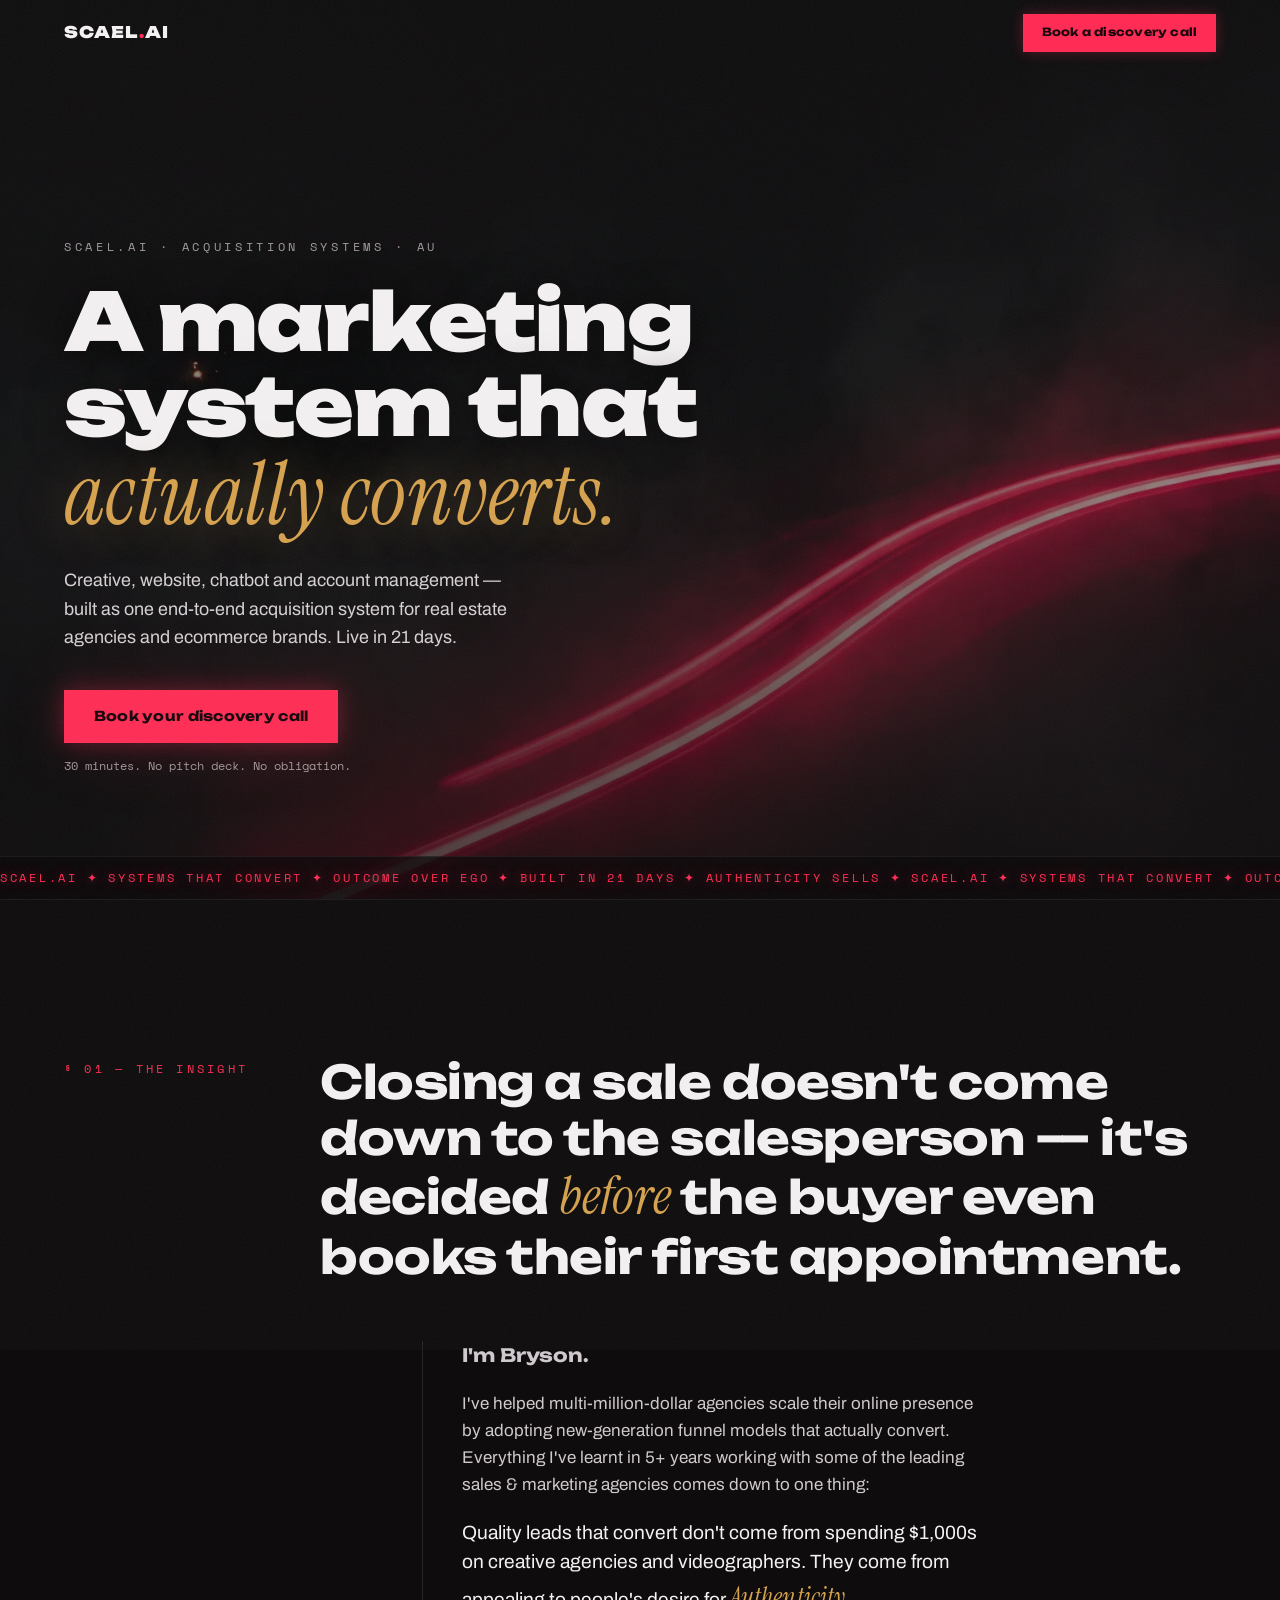
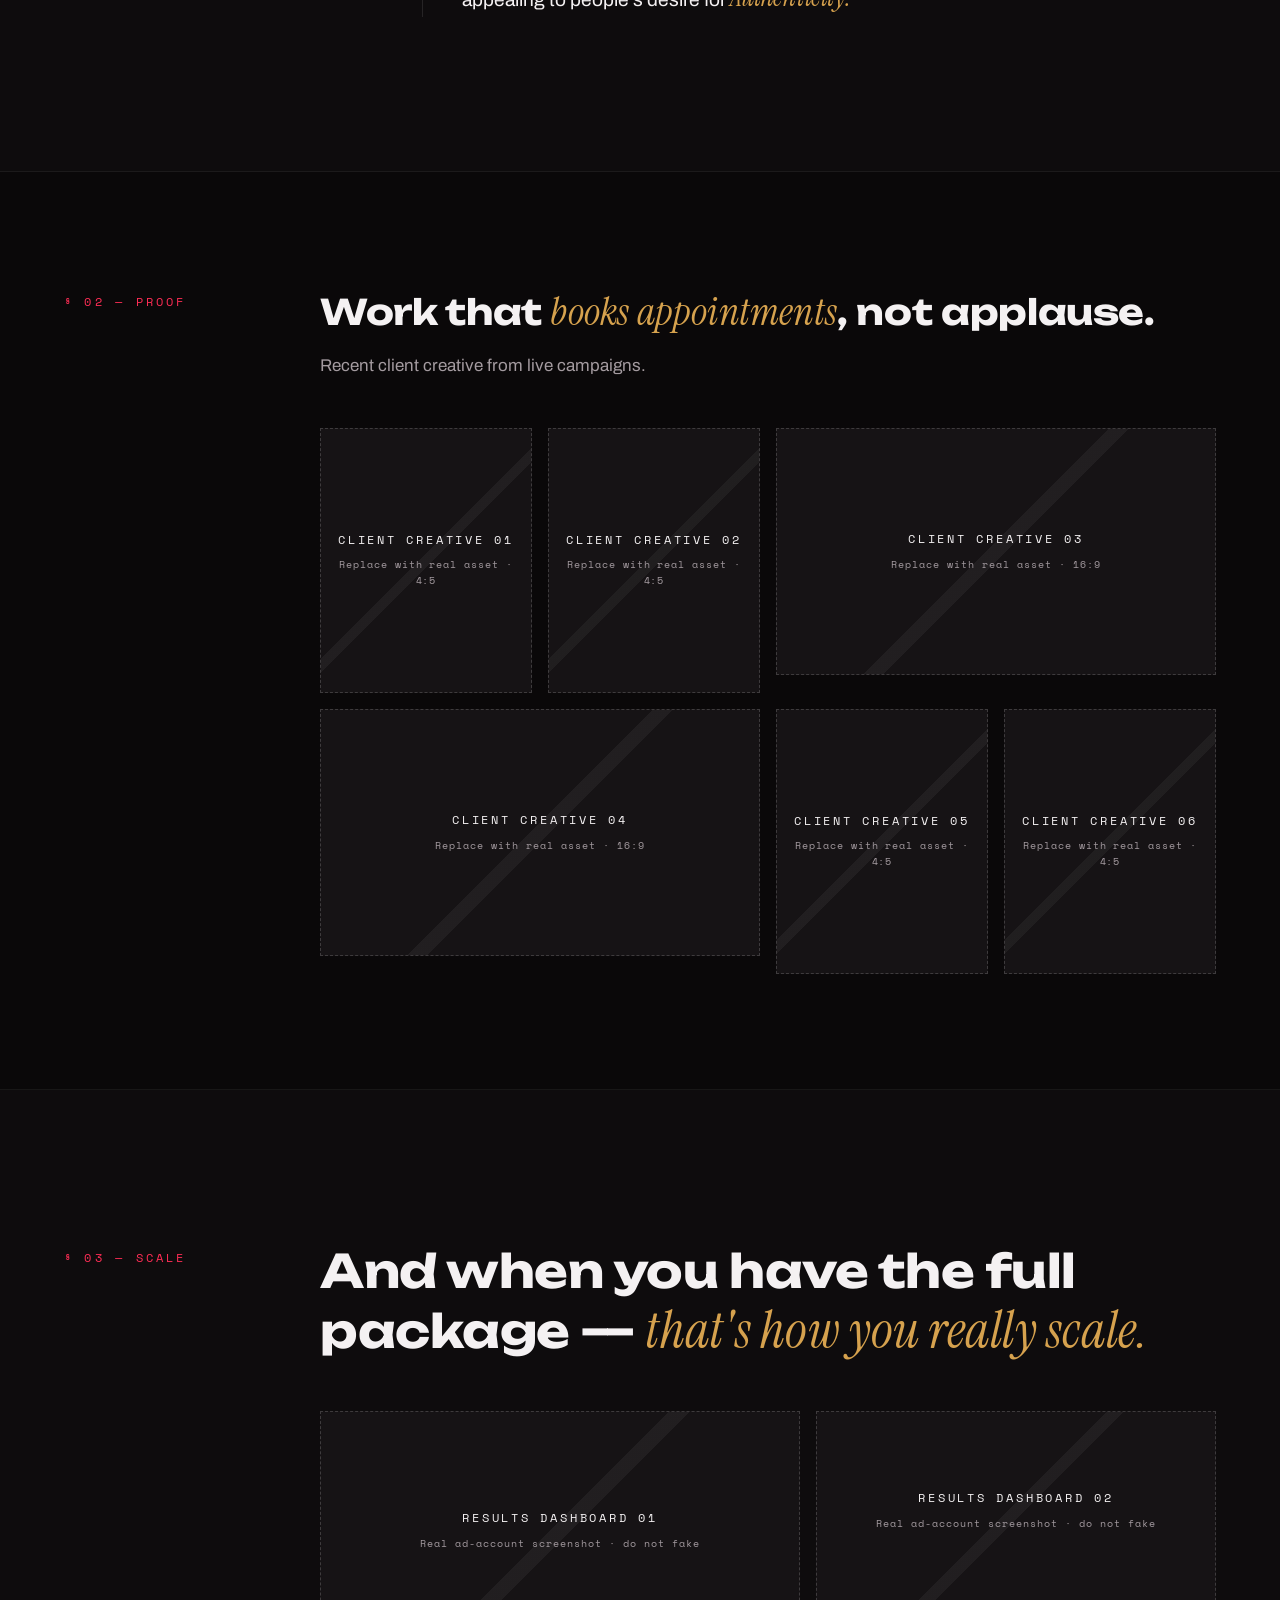
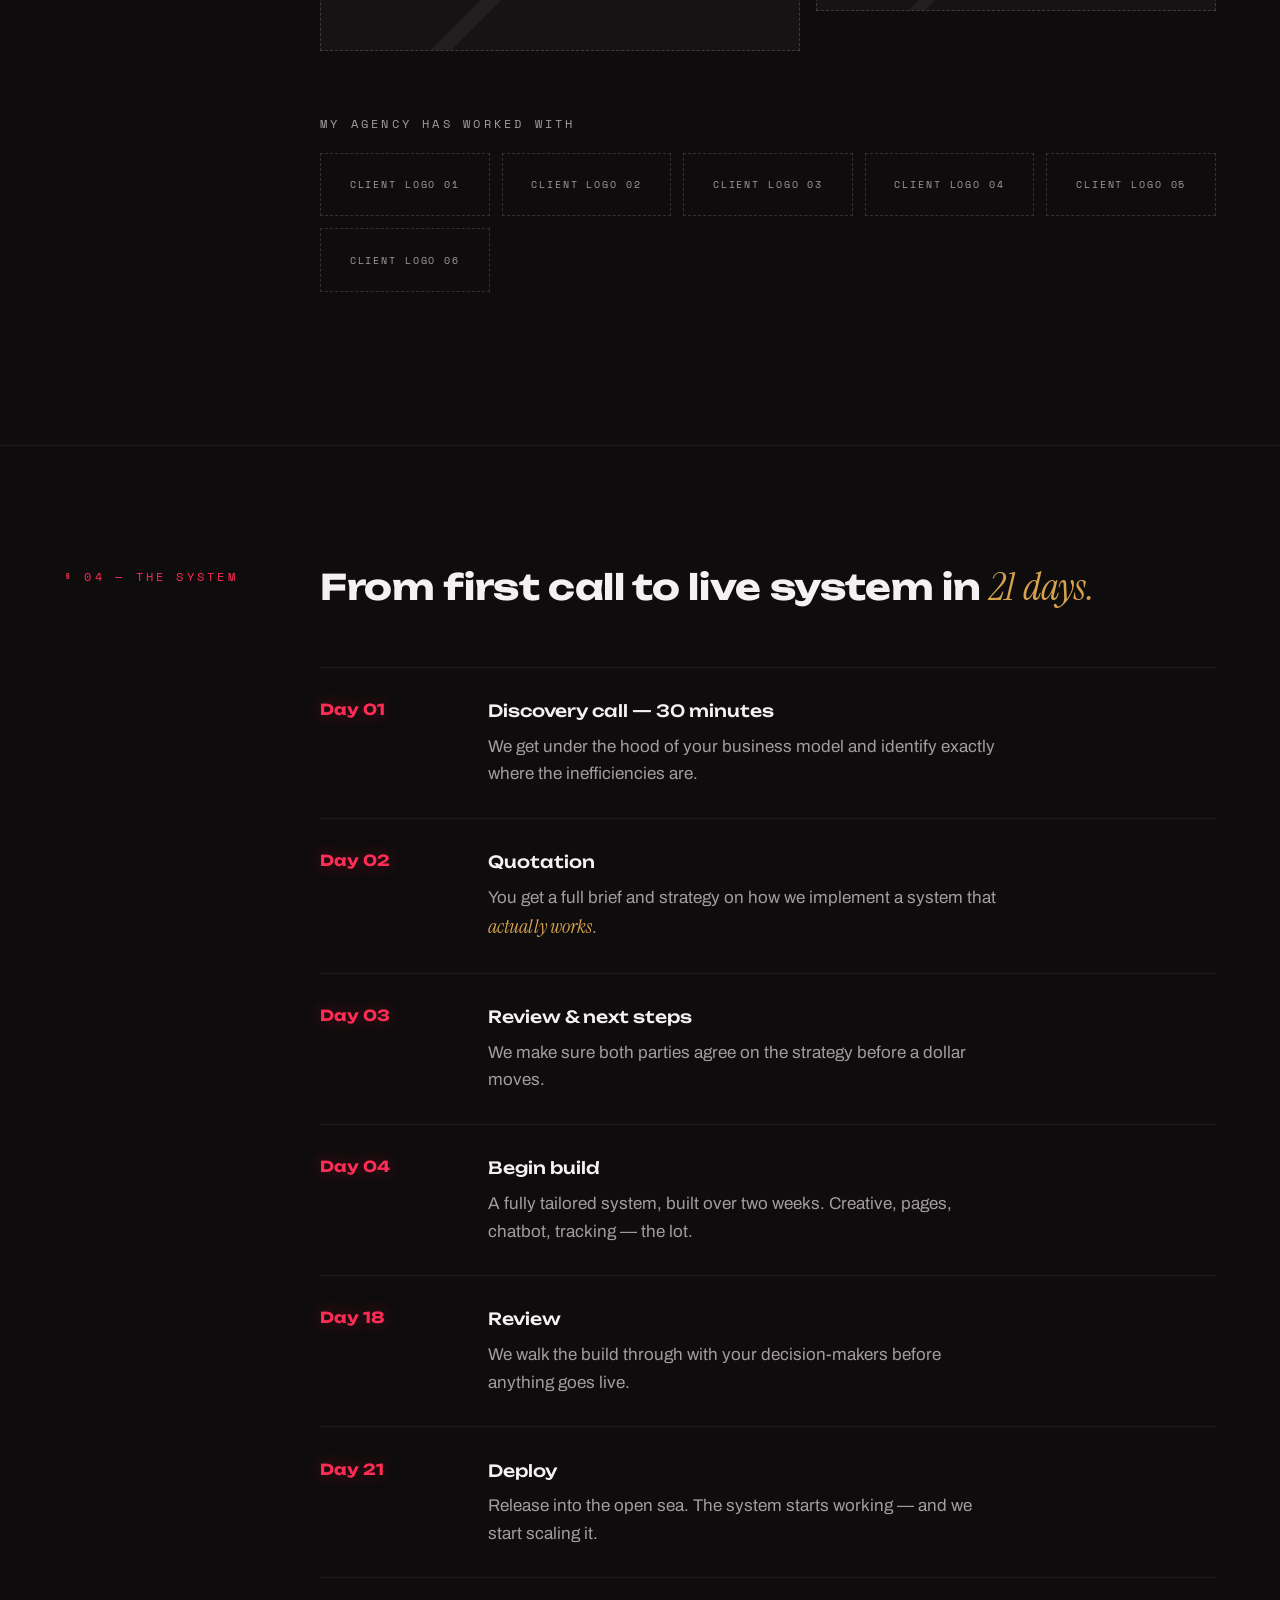
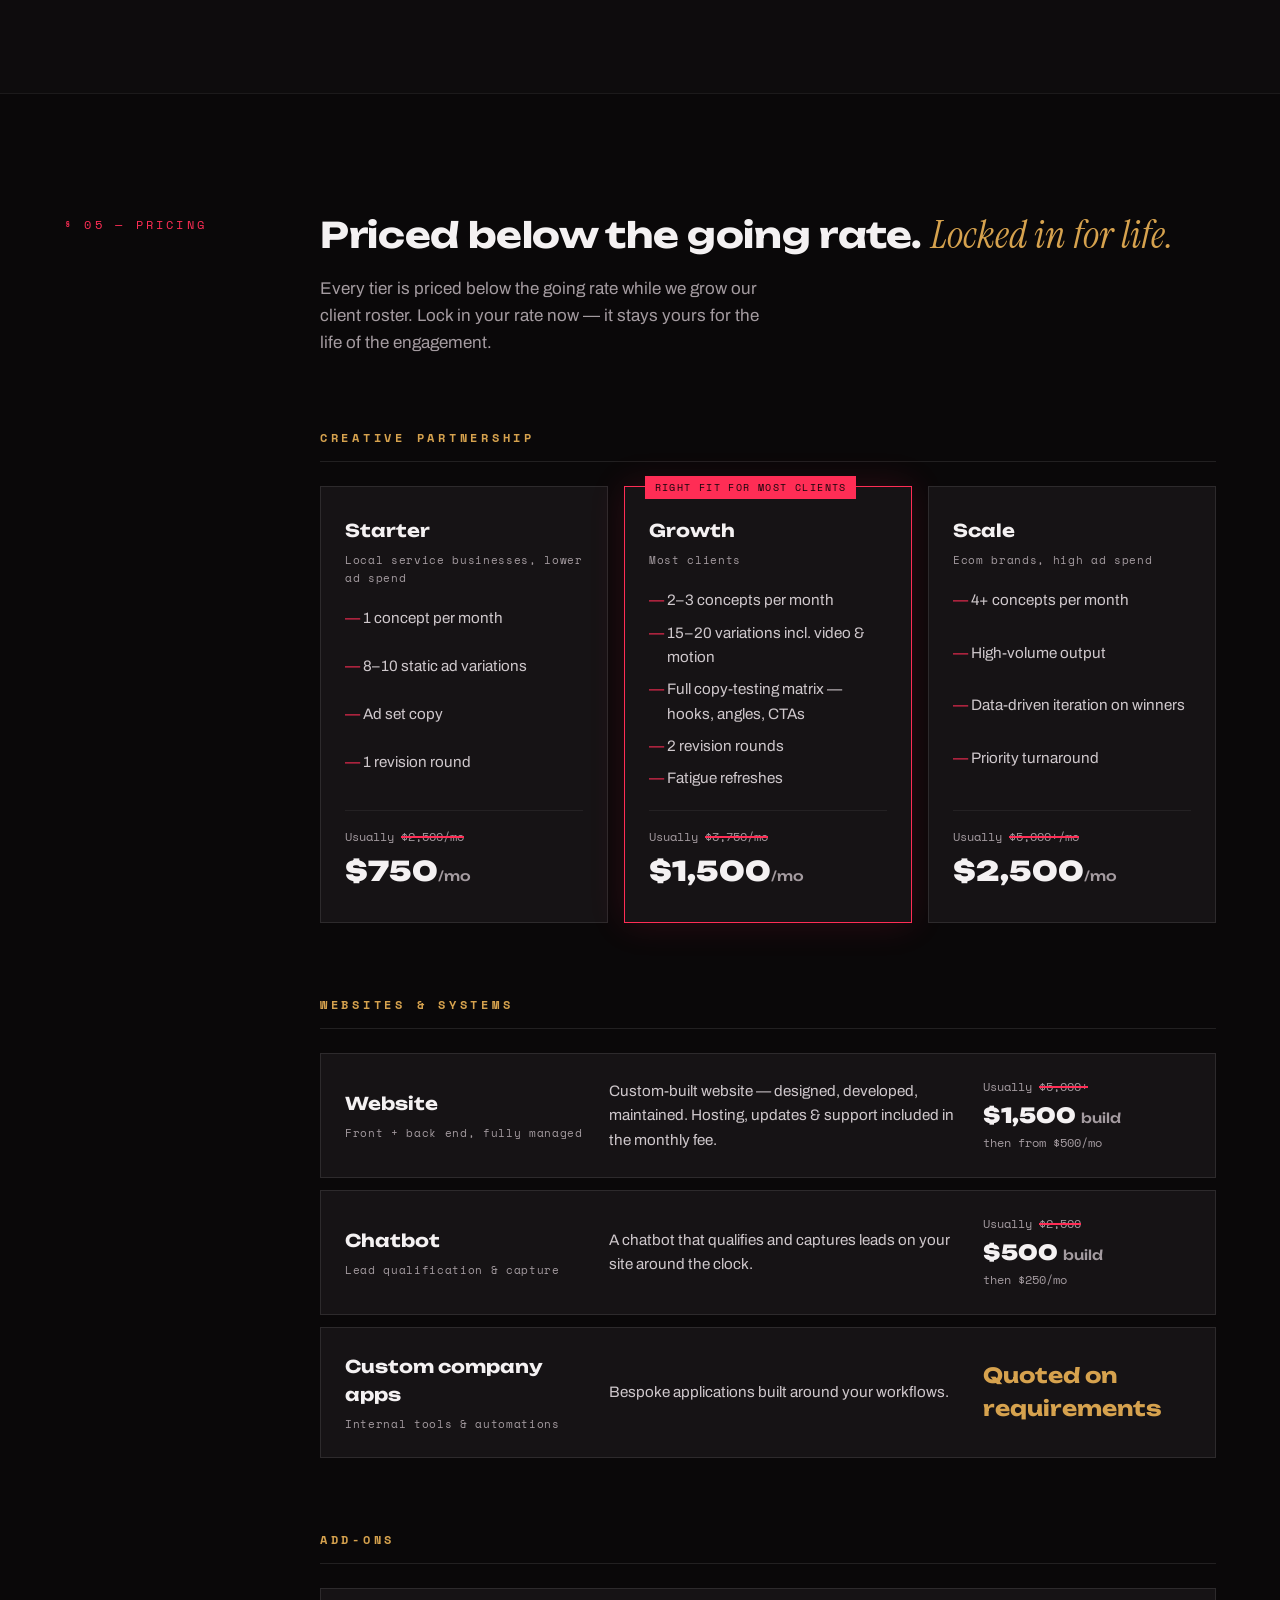
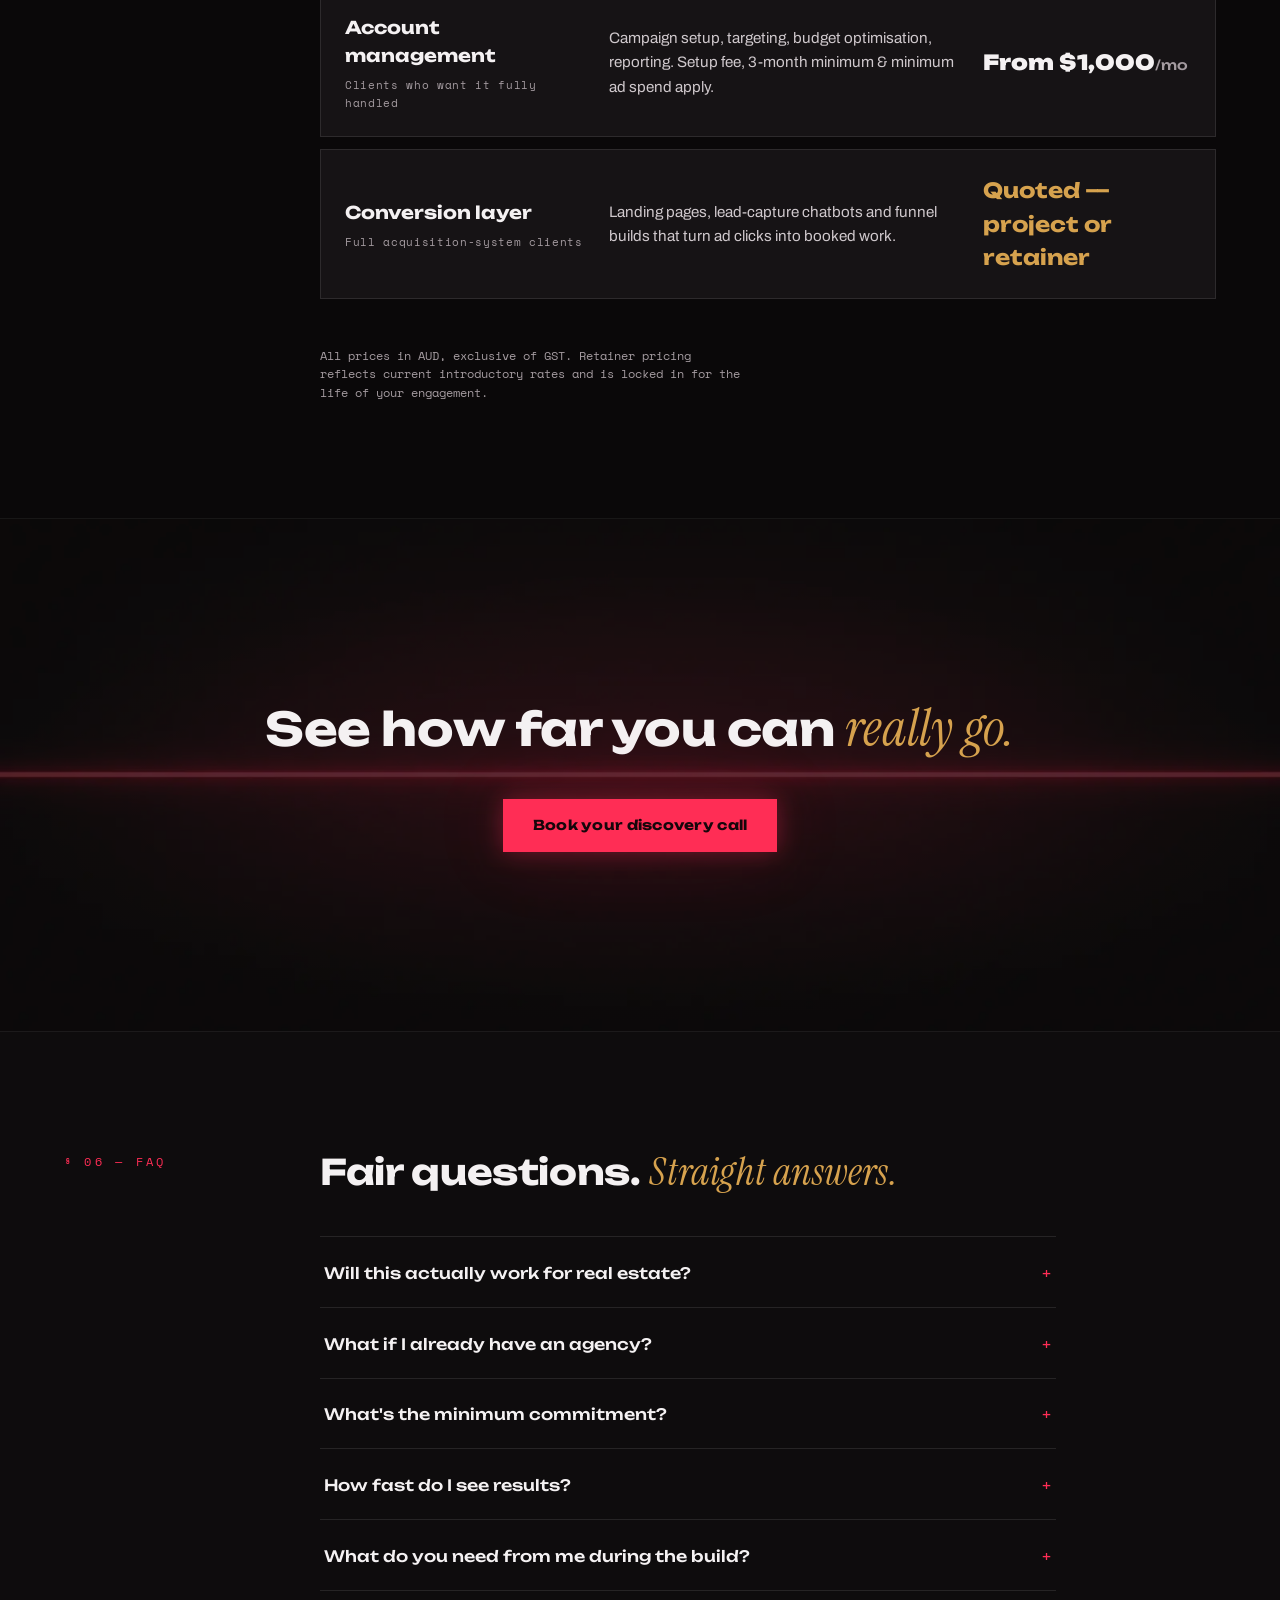
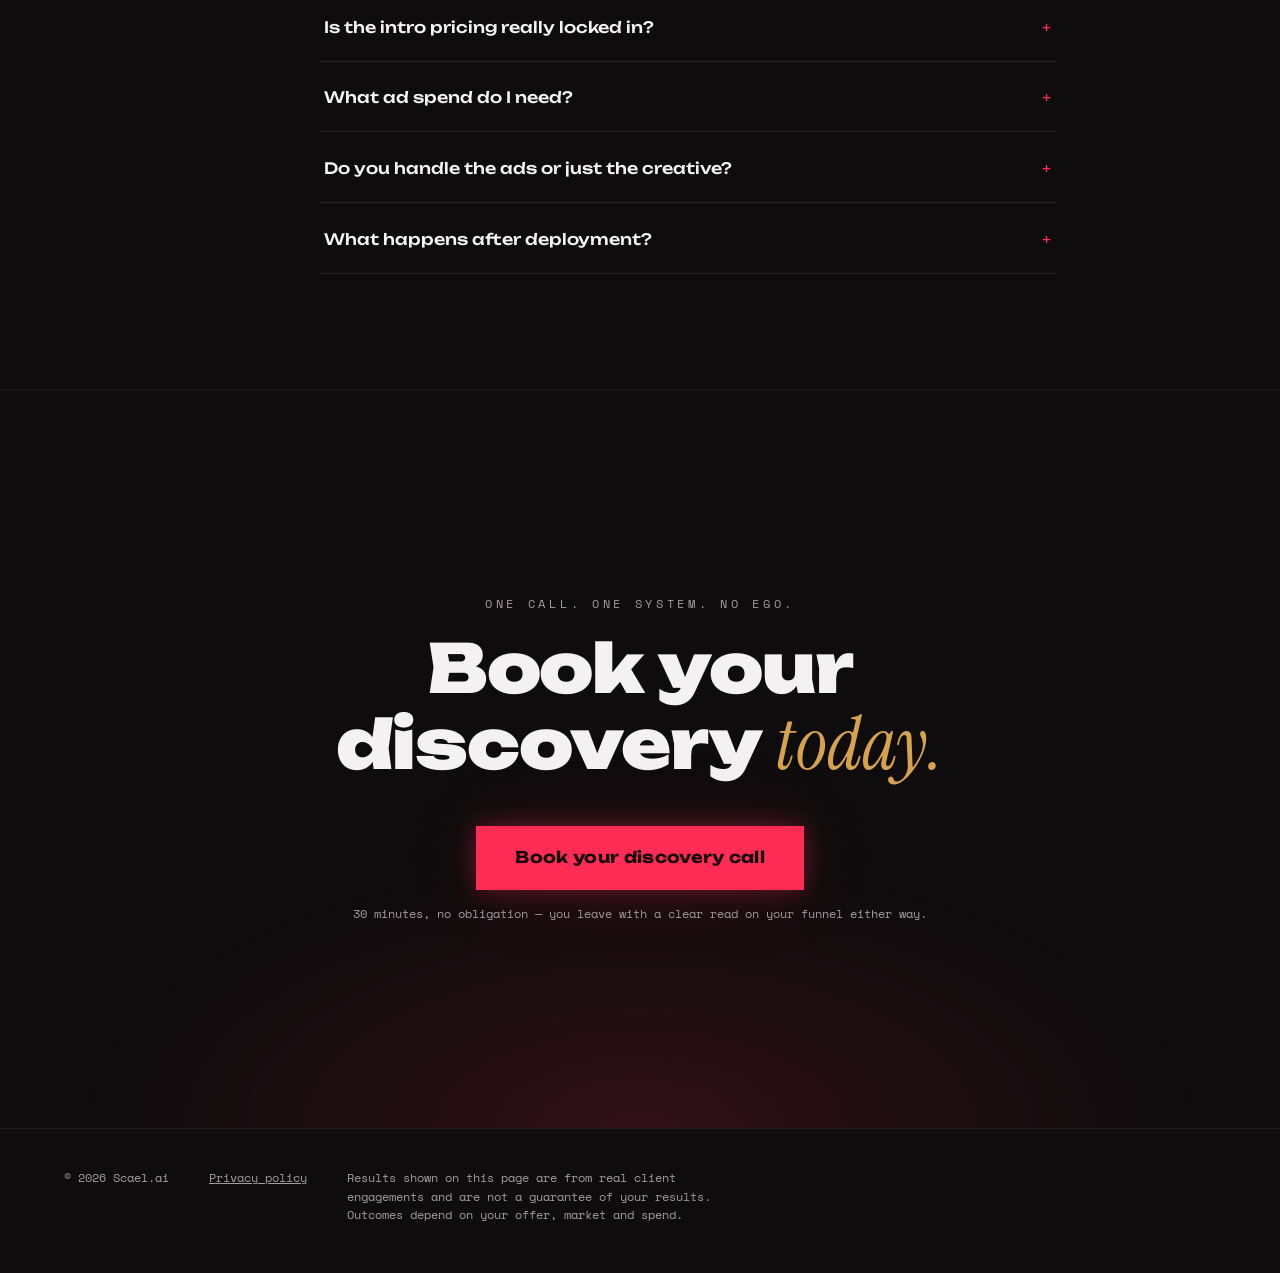
==== index.html @ 7724bd72 "Build Scael.ai single-page sales funnel Dark charcoal / neon red-pink funnel page with gold keyword " ====
<!doctype html>
<html lang="en-AU">
<head>
  <meta charset="utf-8">
  <meta name="viewport" content="width=device-width, initial-scale=1">
  <title>Scael.ai — Marketing systems that actually convert</title>
  <meta name="description" content="Scael.ai builds end-to-end acquisition systems for real estate agencies and ecommerce brands — creative, websites, chatbots and management. Live in 21 days. Book a discovery call.">
  <meta property="og:title" content="Scael.ai — Marketing systems that actually convert">
  <meta property="og:description" content="End-to-end acquisition systems: creative, websites, chatbots, management. Built in 21 days.">
  <meta name="theme-color" content="#0e0c0d">

  <link rel="preconnect" href="https://fonts.googleapis.com">
  <link rel="preconnect" href="https://fonts.gstatic.com" crossorigin>
  <link href="https://fonts.googleapis.com/css2?family=Unbounded:wght@500;700;900&family=Instrument+Serif:ital@1&family=Archivo:wght@400;500;600&family=Space+Mono&display=swap" rel="stylesheet">

  <link rel="stylesheet" href="styles.css">
</head>
<body>
  <a class="skip-link" href="#main">Skip to content</a>

  <header class="site-head">
    <a class="wordmark" href="#top" aria-label="Scael.ai — home">SCAEL<span class="wordmark-dot">.</span>AI</a>
    <a class="cta cta--compact" href="#book" data-booking-link>Book a discovery call</a>
  </header>

  <main id="main">

    <!-- ============ SECTION 1 — HERO ============ -->
    <section class="hero" id="top" aria-label="Introduction">
      <div class="hero-atmosphere" aria-hidden="true">
        <!-- Generated brand artwork (Higgsfield) — abstract neon light trail, decorative only -->
        <img src="[data-uri]" alt="" loading="eager" fetchpriority="high">
      </div>

      <div class="hero-inner">
        <p class="eyebrow">Scael.ai · Acquisition systems · AU</p>
        <h1 class="hero-title">
          A marketing system that<br>
          <em class="kw">actually converts.</em>
        </h1>
        <p class="hero-sub">
          Creative, website, chatbot and account management — built as one
          end-to-end acquisition system for real estate agencies and ecommerce
          brands. Live in 21 days.
        </p>
        <div class="hero-actions">
          <a class="cta cta--primary" href="#book" data-booking-link data-magnetic>Book your discovery call</a>
          <p class="cta-note">30 minutes. No pitch deck. No obligation.</p>
        </div>
      </div>

      <div class="ticker" aria-hidden="true">
        <div class="ticker-track">
          <span>SCAEL.AI&ensp;✦&ensp;SYSTEMS THAT CONVERT&ensp;✦&ensp;OUTCOME OVER EGO&ensp;✦&ensp;BUILT IN 21 DAYS&ensp;✦&ensp;AUTHENTICITY SELLS&ensp;✦&ensp;</span>
          <span>SCAEL.AI&ensp;✦&ensp;SYSTEMS THAT CONVERT&ensp;✦&ensp;OUTCOME OVER EGO&ensp;✦&ensp;BUILT IN 21 DAYS&ensp;✦&ensp;AUTHENTICITY SELLS&ensp;✦&ensp;</span>
        </div>
      </div>
    </section>

    <!-- ============ SECTION 2 — THE INSIGHT + FOUNDER ============ -->
    <section class="section section--insight" aria-labelledby="insight-title">
      <div class="section-rail">
        <span class="rail-mark">§ 01 — The insight</span>
      </div>
      <div class="section-body">
        <h2 class="statement reveal" id="insight-title">
          Closing a sale doesn't come down to the salesperson —
          it's decided <em class="kw">before</em> the buyer even books their
          first appointment.
        </h2>

        <div class="founder reveal">
          <p class="founder-lede">I'm Bryson.</p>
          <p>
            I've helped multi-million-dollar agencies scale their online
            presence by adopting new-generation funnel models that actually
            convert. Everything I've learnt in 5+ years working with some of
            the leading sales &amp; marketing agencies comes down to one thing:
          </p>
          <p class="founder-punch">
            Quality leads that convert don't come from spending $1,000s on
            creative agencies and videographers. They come from appealing to
            people's desire for <em class="kw kw--xl">Authenticity.</em>
          </p>
        </div>
      </div>
    </section>

    <!-- ============ SECTION 3 — CLIENT PROOF ============ -->
    <section class="section section--proof" aria-labelledby="proof-title">
      <div class="section-rail">
        <span class="rail-mark">§ 02 — Proof</span>
      </div>
      <div class="section-body">
        <h2 class="section-title reveal" id="proof-title">
          Work that <em class="kw">books appointments</em>, not applause.
        </h2>
        <p class="section-sub reveal">Recent client creative from live campaigns.</p>

        <!--
          PLACEHOLDERS — replace each frame's contents with a real client asset.
          Keep the outer <figure class="proof-slot"> and its aspect class; swap the
          .slot-fill div for an <img> or <video> and the layout won't move.
        -->
        <div class="proof-grid reveal-stagger">
          <figure class="proof-slot slot--tall"><div class="slot-fill"><span class="slot-label">Client creative 01</span><span class="slot-hint">Replace with real asset · 4:5</span></div></figure>
          <figure class="proof-slot slot--tall"><div class="slot-fill"><span class="slot-label">Client creative 02</span><span class="slot-hint">Replace with real asset · 4:5</span></div></figure>
          <figure class="proof-slot slot--wide"><div class="slot-fill"><span class="slot-label">Client creative 03</span><span class="slot-hint">Replace with real asset · 16:9</span></div></figure>
          <figure class="proof-slot slot--wide"><div class="slot-fill"><span class="slot-label">Client creative 04</span><span class="slot-hint">Replace with real asset · 16:9</span></div></figure>
          <figure class="proof-slot slot--tall"><div class="slot-fill"><span class="slot-label">Client creative 05</span><span class="slot-hint">Replace with real asset · 4:5</span></div></figure>
          <figure class="proof-slot slot--tall"><div class="slot-fill"><span class="slot-label">Client creative 06</span><span class="slot-hint">Replace with real asset · 4:5</span></div></figure>
        </div>
      </div>
    </section>

    <!-- ============ SECTION 4 — THE SCALE STATEMENT ============ -->
    <section class="section section--scale" aria-labelledby="scale-title">
      <div class="section-rail">
        <span class="rail-mark">§ 03 — Scale</span>
      </div>
      <div class="section-body">
        <h2 class="statement reveal" id="scale-title">
          And when you have the full package —
          <em class="kw">that's how you really scale.</em>
        </h2>

        <!-- PLACEHOLDERS — real scaling-dashboard screenshots go here. -->
        <div class="dash-row reveal-stagger">
          <figure class="proof-slot slot--dash"><div class="slot-fill"><span class="slot-label">Results dashboard 01</span><span class="slot-hint">Real ad-account screenshot · do not fake</span></div></figure>
          <figure class="proof-slot slot--dash"><div class="slot-fill"><span class="slot-label">Results dashboard 02</span><span class="slot-hint">Real ad-account screenshot · do not fake</span></div></figure>
        </div>

        <div class="logo-strip reveal">
          <p class="logo-strip-label">My agency has worked with</p>
          <ul class="logo-slots">
            <li class="logo-slot">Client logo 01</li>
            <li class="logo-slot">Client logo 02</li>
            <li class="logo-slot">Client logo 03</li>
            <li class="logo-slot">Client logo 04</li>
            <li class="logo-slot">Client logo 05</li>
            <li class="logo-slot">Client logo 06</li>
          </ul>
        </div>
      </div>
    </section>

    <!-- ============ SECTION 5 — THE SYSTEM (21 DAYS) ============ -->
    <section class="section section--system" aria-labelledby="system-title">
      <div class="section-rail">
        <span class="rail-mark">§ 04 — The system</span>
      </div>
      <div class="section-body">
        <h2 class="section-title reveal" id="system-title">
          From first call to live system in <em class="kw">21 days.</em>
        </h2>

        <ol class="timeline">
          <li class="tl-step reveal">
            <span class="tl-day">Day 01</span>
            <div class="tl-content">
              <h3>Discovery call — 30 minutes</h3>
              <p>We get under the hood of your business model and identify exactly where the inefficiencies are.</p>
            </div>
          </li>
          <li class="tl-step reveal">
            <span class="tl-day">Day 02</span>
            <div class="tl-content">
              <h3>Quotation</h3>
              <p>You get a full brief and strategy on how we implement a system that <em class="kw">actually works</em>.</p>
            </div>
          </li>
          <li class="tl-step reveal">
            <span class="tl-day">Day 03</span>
            <div class="tl-content">
              <h3>Review &amp; next steps</h3>
              <p>We make sure both parties agree on the strategy before a dollar moves.</p>
            </div>
          </li>
          <li class="tl-step reveal">
            <span class="tl-day">Day 04</span>
            <div class="tl-content">
              <h3>Begin build</h3>
              <p>A fully tailored system, built over two weeks. Creative, pages, chatbot, tracking — the lot.</p>
            </div>
          </li>
          <li class="tl-step reveal">
            <span class="tl-day">Day 18</span>
            <div class="tl-content">
              <h3>Review</h3>
              <p>We walk the build through with your decision-makers before anything goes live.</p>
            </div>
          </li>
          <li class="tl-step reveal">
            <span class="tl-day">Day 21</span>
            <div class="tl-content">
              <h3>Deploy</h3>
              <p>Release into the open sea. The system starts working — and we start scaling it.</p>
            </div>
          </li>
        </ol>
      </div>
    </section>

    <!-- ============ SECTION 6 — PRICING ============ -->
    <section class="section section--pricing" aria-labelledby="pricing-title">
      <div class="section-rail">
        <span class="rail-mark">§ 05 — Pricing</span>
      </div>
      <div class="section-body">
        <h2 class="section-title reveal" id="pricing-title">
          Priced below the going rate. <em class="kw">Locked in for life.</em>
        </h2>
        <p class="section-sub reveal">
          Every tier is priced below the going rate while we grow our client
          roster. Lock in your rate now — it stays yours for the life of the
          engagement.
        </p>

        <h3 class="price-group-label reveal">Creative partnership</h3>
        <div class="price-grid reveal-stagger">
          <article class="price-card">
            <header class="price-head">
              <h4>Starter</h4>
              <p class="price-for">Local service businesses, lower ad spend</p>
            </header>
            <ul class="price-includes">
              <li>1 concept per month</li>
              <li>8–10 static ad variations</li>
              <li>Ad set copy</li>
              <li>1 revision round</li>
            </ul>
            <footer class="price-foot">
              <span class="price-was">Usually <s>$2,500/mo</s></span>
              <span class="price-now">$750<small>/mo</small></span>
            </footer>
          </article>

          <article class="price-card price-card--hot">
            <span class="hot-tag">Right fit for most clients</span>
            <header class="price-head">
              <h4>Growth</h4>
              <p class="price-for">Most clients</p>
            </header>
            <ul class="price-includes">
              <li>2–3 concepts per month</li>
              <li>15–20 variations incl. video &amp; motion</li>
              <li>Full copy-testing matrix — hooks, angles, CTAs</li>
              <li>2 revision rounds</li>
              <li>Fatigue refreshes</li>
            </ul>
            <footer class="price-foot">
              <span class="price-was">Usually <s>$3,750/mo</s></span>
              <span class="price-now">$1,500<small>/mo</small></span>
            </footer>
          </article>

          <article class="price-card">
            <header class="price-head">
              <h4>Scale</h4>
              <p class="price-for">Ecom brands, high ad spend</p>
            </header>
            <ul class="price-includes">
              <li>4+ concepts per month</li>
              <li>High-volume output</li>
              <li>Data-driven iteration on winners</li>
              <li>Priority turnaround</li>
            </ul>
            <footer class="price-foot">
              <span class="price-was">Usually <s>$5,000+/mo</s></span>
              <span class="price-now">$2,500<small>/mo</small></span>
            </footer>
          </article>
        </div>

        <h3 class="price-group-label reveal">Websites &amp; systems</h3>
        <div class="price-rows reveal-stagger">
          <article class="price-row">
            <div class="row-name"><h4>Website</h4><p>Front + back end, fully managed</p></div>
            <p class="row-detail">Custom-built website — designed, developed, maintained. Hosting, updates &amp; support included in the monthly fee.</p>
            <div class="row-price"><span class="price-was">Usually <s>$5,000+</s></span><span class="price-now">$1,500 <small>build</small></span><span class="price-then">then from $500/mo</span></div>
          </article>
          <article class="price-row">
            <div class="row-name"><h4>Chatbot</h4><p>Lead qualification &amp; capture</p></div>
            <p class="row-detail">A chatbot that qualifies and captures leads on your site around the clock.</p>
            <div class="row-price"><span class="price-was">Usually <s>$2,500</s></span><span class="price-now">$500 <small>build</small></span><span class="price-then">then $250/mo</span></div>
          </article>
          <article class="price-row">
            <div class="row-name"><h4>Custom company apps</h4><p>Internal tools &amp; automations</p></div>
            <p class="row-detail">Bespoke applications built around your workflows.</p>
            <div class="row-price"><span class="price-now price-now--quote">Quoted on requirements</span></div>
          </article>
        </div>

        <h3 class="price-group-label reveal">Add-ons</h3>
        <div class="price-rows reveal-stagger">
          <article class="price-row">
            <div class="row-name"><h4>Account management</h4><p>Clients who want it fully handled</p></div>
            <p class="row-detail">Campaign setup, targeting, budget optimisation, reporting. Setup fee, 3-month minimum &amp; minimum ad spend apply.</p>
            <div class="row-price"><span class="price-now">From $1,000<small>/mo</small></span></div>
          </article>
          <article class="price-row">
            <div class="row-name"><h4>Conversion layer</h4><p>Full acquisition-system clients</p></div>
            <p class="row-detail">Landing pages, lead-capture chatbots and funnel builds that turn ad clicks into booked work.</p>
            <div class="row-price"><span class="price-now price-now--quote">Quoted — project or retainer</span></div>
          </article>
        </div>

        <p class="price-fine reveal">
          All prices in AUD, exclusive of GST. Retainer pricing reflects current
          introductory rates and is locked in for the life of your engagement.
        </p>
      </div>
    </section>

    <!-- ============ SECTION 7 — MID-PAGE CTA ============ -->
    <section class="midcta" aria-label="Call to action">
      <div class="midcta-atmosphere" aria-hidden="true">
        <!-- Generated brand artwork (Higgsfield) — neon horizon texture, decorative only -->
        <img src="[data-uri]" alt="" loading="lazy">
      </div>
      <div class="midcta-inner reveal">
        <h2 class="statement statement--center">See how far you can <em class="kw">really go.</em></h2>
        <a class="cta cta--primary" href="#book" data-booking-link data-magnetic>Book your discovery call</a>
      </div>
    </section>

    <!-- ============ SECTION 8 — FAQ ============ -->
    <section class="section section--faq" aria-labelledby="faq-title">
      <div class="section-rail">
        <span class="rail-mark">§ 06 — FAQ</span>
      </div>
      <div class="section-body">
        <h2 class="section-title reveal" id="faq-title">Fair questions. <em class="kw">Straight answers.</em></h2>

        <div class="faq-list reveal">
          <details class="faq">
            <summary>Will this actually work for real estate?</summary>
            <div class="faq-a"><p>It's what the system was built for. Vendors decide who to trust before they ever book an appraisal — usually from what they see of you online. We build the funnel that wins that decision: authentic creative, a site that positions you as the obvious choice, and a chatbot that captures the enquiry the moment it happens. Ecommerce runs on the same logic with a shorter loop.</p></div>
          </details>
          <details class="faq">
            <summary>What if I already have an agency?</summary>
            <div class="faq-a"><p>Keep them if they're converting. If you're paying retainers for polished creative that doesn't book work, that's exactly the problem we exist to fix. Book the discovery call, show us your numbers, and we'll tell you honestly whether we'd do better. If we wouldn't, we'll say so.</p></div>
          </details>
          <details class="faq">
            <summary>What's the minimum commitment?</summary>
            <div class="faq-a"><p>Creative partnerships are month to month. Account management carries a 3-month minimum and a minimum ad spend, because paid campaigns need at least one full optimisation cycle to prove out. Website and chatbot builds are one-off builds with an ongoing management fee you can end any time.</p></div>
          </details>
          <details class="faq">
            <summary>How fast do I see results?</summary>
            <div class="faq-a"><p>The system is live on day 21. Leads typically start moving within the first fortnight of deployment; meaningful, decision-grade data lands inside the first optimisation cycle — around 90 days. Anyone promising overnight results is selling you hope, not a system.</p></div>
          </details>
          <details class="faq">
            <summary>What do you need from me during the build?</summary>
            <div class="faq-a"><p>Three things: the 30-minute discovery call, a sign-off on strategy at day 3, and a walkthrough with your decision-makers at day 18. Plus raw material — real photos, real people, real wins. Authenticity converts; we can't fabricate it and won't try.</p></div>
          </details>
          <details class="faq">
            <summary>Is the intro pricing really locked in?</summary>
            <div class="faq-a"><p>Yes. The rate you sign at is the rate you keep for the life of your engagement, in writing. Prices rise as the roster fills — that only affects new clients, never you.</p></div>
          </details>
          <details class="faq">
            <summary>What ad spend do I need?</summary>
            <div class="faq-a"><p>For creative-only partnerships, whatever you're spending now. For managed campaigns we set a minimum spend at quotation — enough for the algorithm to learn and the data to mean something. We'd rather turn you away than take a budget that can't win.</p></div>
          </details>
          <details class="faq">
            <summary>Do you handle the ads or just the creative?</summary>
            <div class="faq-a"><p>Your choice. The creative partnership feeds your existing media buyer. Add account management and we run the lot — setup, targeting, budget optimisation, reporting. Most clients start with creative and hand over the accounts once they've seen it convert.</p></div>
          </details>
          <details class="faq">
            <summary>What happens after deployment?</summary>
            <div class="faq-a"><p>Day 21 is the start line, not the finish. From there it's iteration: refreshing creative before it fatigues, feeding winners, cutting losers, and reporting in numbers you can read in 30 seconds. The system compounds — that's the point of owning one.</p></div>
          </details>
        </div>
      </div>
    </section>

    <!-- ============ SECTION 9 — CLOSING CTA ============ -->
    <section class="closer" id="book" aria-labelledby="closer-title">
      <div class="closer-inner reveal">
        <p class="eyebrow eyebrow--center">One call. One system. No ego.</p>
        <h2 class="closer-title" id="closer-title">Book your discovery <em class="kw">today.</em></h2>
        <a class="cta cta--primary cta--big" href="#book" data-booking-link data-magnetic>Book your discovery call</a>
        <p class="cta-note">30 minutes, no obligation — you leave with a clear read on your funnel either way.</p>
      </div>
    </section>
  </main>

  <footer class="site-foot">
    <p class="foot-brand">© <span id="year">2026</span> Scael.ai</p>
    <a class="foot-link" href="#">Privacy policy<!-- PLACEHOLDER: link privacy page --></a>
    <p class="foot-disclaimer">
      Results shown on this page are from real client engagements and are not a
      guarantee of your results. Outcomes depend on your offer, market and spend.
    </p>
  </footer>

  <div class="grain" aria-hidden="true"></div>

  <script src="script.js" defer></script>
</body>
</html>
---- styles.css ----
/* ============================================================
   SCAEL.AI — sales funnel
   Direction: glow + grain · charcoal / neon red-pink / gold
   Type: Unbounded (display) · Instrument Serif italic (keywords)
         Archivo (body) · Space Mono (labels)
   ============================================================ */

:root {
  --bg:        #0e0c0d;
  --bg-raised: #161315;
  --bg-sunk:   #0a0809;
  --line:      rgba(244, 241, 242, 0.10);
  --line-soft: rgba(244, 241, 242, 0.06);
  --ink:       #f4f1f2;
  --muted:     #a49ba0;
  --neon:      #ff2d55;
  --neon-dim:  #c81f40;
  --gold:      #d6a24e;

  --font-display: "Unbounded", "Arial Black", sans-serif;
  --font-serif:   "Instrument Serif", Georgia, serif;
  --font-body:    "Archivo", "Helvetica Neue", Arial, sans-serif;
  --font-mono:    "Space Mono", "Courier New", monospace;

  --pad-x: clamp(1.25rem, 5vw, 5rem);
}

/* ---------- reset ---------- */
*, *::before, *::after { box-sizing: border-box; }
html { scroll-behavior: smooth; }
body {
  margin: 0;
  background: var(--bg);
  color: var(--ink);
  font-family: var(--font-body);
  font-size: 1.0625rem;
  line-height: 1.6;
  -webkit-font-smoothing: antialiased;
  overflow-x: hidden;
}
img { max-width: 100%; display: block; }
h1, h2, h3, h4, p, ul, ol, figure { margin: 0; }
ul, ol { padding: 0; list-style: none; }
a { color: inherit; }
s { text-decoration-thickness: 2px; text-decoration-color: var(--neon); }

:focus-visible {
  outline: 2px solid var(--neon);
  outline-offset: 3px;
  border-radius: 2px;
}

.skip-link {
  position: absolute; left: -9999px; top: 0;
  background: var(--neon); color: #16060b; padding: 0.6rem 1rem;
  font-family: var(--font-mono); font-size: 0.8rem; z-index: 100;
}
.skip-link:focus { left: 0; }

/* ---------- grain overlay ---------- */
.grain {
  position: fixed; inset: -50%;
  width: 200%; height: 200%;
  pointer-events: none; z-index: 9;
  opacity: 0.055;
  background-image: url("data:image/svg+xml,%3Csvg xmlns='http://www.w3.org/2000/svg' width='240' height='240'%3E%3Cfilter id='n'%3E%3CfeTurbulence type='fractalNoise' baseFrequency='0.85' numOctaves='2'/%3E%3C/filter%3E%3Crect width='100%25' height='100%25' filter='url(%23n)'/%3E%3C/svg%3E");
}

/* ---------- shared type ---------- */
.eyebrow {
  font-family: var(--font-mono);
  font-size: 0.72rem;
  letter-spacing: 0.32em;
  text-transform: uppercase;
  color: var(--muted);
}
.eyebrow--center { text-align: center; }

.kw {
  font-family: var(--font-serif);
  font-style: italic;
  font-weight: 400;
  color: var(--gold);
  letter-spacing: 0.005em;
}
.kw--xl { font-size: 1.35em; }

.statement {
  font-family: var(--font-display);
  font-weight: 700;
  font-size: clamp(1.55rem, 3.6vw, 2.9rem);
  line-height: 1.22;
  letter-spacing: -0.01em;
  max-width: 21em;
  text-wrap: balance;
}
.statement--center { max-width: 18em; margin-inline: auto; text-align: center; }
.statement .kw { font-size: 1.12em; }

.section-title {
  font-family: var(--font-display);
  font-weight: 700;
  font-size: clamp(1.35rem, 2.8vw, 2.2rem);
  line-height: 1.25;
  letter-spacing: -0.01em;
  text-wrap: balance;
}
.section-title .kw { font-size: 1.12em; }

.section-sub {
  color: var(--muted);
  max-width: 44ch;
  margin-top: 1rem;
}

/* ---------- CTA buttons ---------- */
.cta {
  display: inline-block;
  font-family: var(--font-display);
  font-weight: 700;
  text-decoration: none;
  background: var(--neon);
  color: #16060b;
  border: 1px solid var(--neon);
  padding: 0.9rem 1.8rem;
  font-size: 0.85rem;
  letter-spacing: 0.02em;
  box-shadow: 0 0 24px rgba(255, 45, 85, 0.35), 0 0 80px rgba(255, 45, 85, 0.12);
  transition: box-shadow 0.25s ease, transform 0.25s ease, background 0.25s ease;
  will-change: transform;
}
.cta:hover {
  background: #ff4d6f;
  box-shadow: 0 0 36px rgba(255, 45, 85, 0.55), 0 0 120px rgba(255, 45, 85, 0.22);
}
.cta--compact {
  padding: 0.55rem 1.1rem;
  font-size: 0.7rem;
  box-shadow: 0 0 14px rgba(255, 45, 85, 0.3);
}
.cta--big { padding: 1.15rem 2.4rem; font-size: 1rem; }
.cta-note {
  font-family: var(--font-mono);
  font-size: 0.72rem;
  color: var(--muted);
  margin-top: 0.9rem;
}

/* ---------- header ---------- */
.site-head {
  position: fixed; top: 0; left: 0; right: 0; z-index: 20;
  display: flex; align-items: center; justify-content: space-between;
  padding: 0.9rem var(--pad-x);
  transition: background 0.3s ease, border-color 0.3s ease;
  border-bottom: 1px solid transparent;
}
.site-head.is-scrolled {
  background: rgba(14, 12, 13, 0.86);
  backdrop-filter: blur(12px);
  border-bottom-color: var(--line-soft);
}
.wordmark {
  font-family: var(--font-display);
  font-weight: 900;
  font-size: 1rem;
  letter-spacing: 0.06em;
  text-decoration: none;
}
.wordmark-dot { color: var(--neon); }

/* ---------- hero ---------- */
.hero {
  position: relative;
  min-height: 100svh;
  display: flex;
  flex-direction: column;
  justify-content: flex-end;
  isolation: isolate;
  border-bottom: 1px solid var(--line-soft);
  overflow: hidden;
}
.hero-atmosphere {
  position: absolute; inset: 0; z-index: -1;
  /* CSS fallback atmosphere renders even if the image is missing */
  background:
    radial-gradient(90rem 40rem at 85% 90%, rgba(255, 45, 85, 0.14), transparent 60%),
    radial-gradient(50rem 30rem at 10% 10%, rgba(214, 162, 78, 0.05), transparent 60%),
    var(--bg);
}
.hero-atmosphere img {
  width: 100%; height: 100%;
  object-fit: cover; object-position: center bottom;
  opacity: 0.8;
}
.hero-atmosphere::after {
  content: "";
  position: absolute; inset: 0;
  background: linear-gradient(180deg, rgba(14,12,13,0.65) 0%, rgba(14,12,13,0.25) 45%, rgba(14,12,13,0.7) 100%);
}
.hero-inner {
  position: relative;
  padding: 9rem var(--pad-x) 5rem;
  max-width: 68rem;
}
.hero-title {
  font-family: var(--font-display);
  font-weight: 900;
  font-size: clamp(2.1rem, 6.4vw, 5rem);
  line-height: 1.06;
  letter-spacing: -0.015em;
  margin-top: 1.4rem;
  text-shadow: 0 2px 40px rgba(0, 0, 0, 0.6);
}
.hero-title .kw {
  font-size: 1.08em;
  text-shadow: 0 0 50px rgba(214, 162, 78, 0.35);
}
.hero-sub {
  margin-top: 1.6rem;
  max-width: 46ch;
  font-size: clamp(1rem, 1.4vw, 1.2rem);
  color: #d8d2d5;
}
.hero-actions { margin-top: 2.4rem; }

/* ---------- ticker ---------- */
.ticker {
  position: relative;
  border-top: 1px solid var(--line-soft);
  background: rgba(10, 8, 9, 0.72);
  overflow: hidden;
  padding: 0.7rem 0;
}
.ticker-track {
  display: flex;
  width: max-content;
  animation: ticker 28s linear infinite;
}
.ticker-track span {
  font-family: var(--font-mono);
  font-size: 0.78rem;
  letter-spacing: 0.22em;
  color: var(--neon);
  white-space: nowrap;
  text-shadow: 0 0 12px rgba(255, 45, 85, 0.5);
}
@keyframes ticker {
  to { transform: translateX(-50%); }
}

/* ---------- section scaffold (asymmetric rail layout) ---------- */
.section {
  display: grid;
  grid-template-columns: minmax(0, 14rem) minmax(0, 1fr);
  gap: 2rem;
  padding: clamp(4.5rem, 9vw, 8.5rem) var(--pad-x);
  border-bottom: 1px solid var(--line-soft);
}
.section-rail { position: relative; }
.rail-mark {
  position: sticky; top: 6rem;
  display: inline-block;
  font-family: var(--font-mono);
  font-size: 0.72rem;
  letter-spacing: 0.28em;
  text-transform: uppercase;
  color: var(--neon);
}
.section-body { min-width: 0; }

/* rhythm variation between sections */
.section--insight { padding-block: clamp(5.5rem, 12vw, 11rem); }
.section--proof   { background: var(--bg-sunk); }
.section--scale   { padding-block: clamp(5.5rem, 12vw, 10rem); }
.section--pricing { background: var(--bg-sunk); }

/* ---------- insight / founder ---------- */
.founder {
  margin-top: 3.5rem;
  max-width: 56ch;
  margin-left: clamp(0rem, 8vw, 7rem); /* asymmetric offset */
  border-left: 1px solid var(--line);
  padding-left: clamp(1.25rem, 3vw, 2.5rem);
  display: grid;
  gap: 1.2rem;
}
.founder-lede {
  font-family: var(--font-display);
  font-weight: 700;
  font-size: 1.15rem;
}
.founder p { color: #cfc8cc; }
.founder-punch {
  font-size: 1.2rem;
  color: var(--ink) !important;
  line-height: 1.55;
}

/* ---------- proof grid ---------- */
.proof-grid {
  margin-top: 3rem;
  display: grid;
  grid-template-columns: repeat(4, minmax(0, 1fr));
  gap: 1rem;
}
.slot--tall { grid-column: span 1; aspect-ratio: 4 / 5; }
.slot--wide { grid-column: span 2; aspect-ratio: 16 / 9; }
.slot--dash { aspect-ratio: 16 / 8; }

.proof-slot {
  position: relative;
  background: var(--bg-raised);
  border: 1px dashed rgba(244, 241, 242, 0.18);
  transition: border-color 0.3s ease, box-shadow 0.3s ease;
}
.proof-slot:hover {
  border-color: rgba(255, 45, 85, 0.5);
  box-shadow: 0 0 30px rgba(255, 45, 85, 0.08) inset;
}
.slot-fill {
  position: absolute; inset: 0;
  display: flex; flex-direction: column;
  align-items: center; justify-content: center;
  gap: 0.5rem; text-align: center; padding: 1rem;
  background:
    linear-gradient(135deg, transparent 48.5%, rgba(244,241,242,0.05) 48.5%, rgba(244,241,242,0.05) 51.5%, transparent 51.5%);
}
.slot-label {
  font-family: var(--font-mono);
  font-size: 0.72rem;
  letter-spacing: 0.24em;
  text-transform: uppercase;
  color: var(--ink);
}
.slot-hint {
  font-family: var(--font-mono);
  font-size: 0.62rem;
  letter-spacing: 0.1em;
  color: var(--muted);
}

/* ---------- scale / dashboards / logos ---------- */
.dash-row {
  margin-top: 3rem;
  display: grid;
  grid-template-columns: minmax(0, 1.2fr) minmax(0, 1fr); /* asymmetric pair */
  gap: 1rem;
}
.logo-strip { margin-top: 4rem; }
.logo-strip-label {
  font-family: var(--font-mono);
  font-size: 0.72rem;
  letter-spacing: 0.28em;
  text-transform: uppercase;
  color: var(--muted);
  margin-bottom: 1.25rem;
}
.logo-slots {
  display: grid;
  grid-template-columns: repeat(auto-fill, minmax(9rem, 1fr));
  gap: 0.75rem;
}
.logo-slot {
  border: 1px dashed rgba(244, 241, 242, 0.16);
  padding: 1.4rem 0.5rem;
  text-align: center;
  font-family: var(--font-mono);
  font-size: 0.65rem;
  letter-spacing: 0.18em;
  text-transform: uppercase;
  color: var(--muted);
}

/* ---------- timeline ---------- */
.timeline {
  margin-top: 3.5rem;
  position: relative;
  display: grid;
  gap: 0;
}
.tl-step {
  display: grid;
  grid-template-columns: minmax(0, 9rem) minmax(0, 1fr);
  gap: 1.5rem;
  padding: 1.9rem 0;
  border-top: 1px solid var(--line-soft);
  position: relative;
}
.tl-step:last-child { border-bottom: 1px solid var(--line-soft); }
.tl-day {
  font-family: var(--font-display);
  font-weight: 700;
  font-size: 0.95rem;
  color: var(--neon);
  text-shadow: 0 0 18px rgba(255, 45, 85, 0.4);
}
.tl-content h3 {
  font-family: var(--font-display);
  font-weight: 500;
  font-size: 1.05rem;
  margin-bottom: 0.5rem;
}
.tl-content p { color: var(--muted); max-width: 52ch; }
.tl-content .kw { font-size: 1.15em; }

/* ---------- pricing ---------- */
.price-group-label {
  margin-top: 4.5rem;
  font-family: var(--font-mono);
  font-size: 0.78rem;
  letter-spacing: 0.3em;
  text-transform: uppercase;
  color: var(--gold);
  border-bottom: 1px solid var(--line);
  padding-bottom: 0.8rem;
}
.price-grid {
  margin-top: 1.5rem;
  display: grid;
  grid-template-columns: repeat(3, minmax(0, 1fr));
  gap: 1rem;
  align-items: stretch;
}
.price-card {
  position: relative;
  background: var(--bg-raised);
  border: 1px solid var(--line);
  padding: 1.8rem 1.5rem;
  display: flex;
  flex-direction: column;
  gap: 1.2rem;
}
.price-card--hot {
  border-color: var(--neon);
  box-shadow: 0 0 34px rgba(255, 45, 85, 0.14);
}
.hot-tag {
  position: absolute; top: -0.72rem; left: 1.25rem;
  background: var(--neon); color: #16060b;
  font-family: var(--font-mono);
  font-size: 0.62rem;
  letter-spacing: 0.14em;
  text-transform: uppercase;
  padding: 0.25rem 0.6rem;
}
.price-head h4, .row-name h4 {
  font-family: var(--font-display);
  font-weight: 700;
  font-size: 1.1rem;
}
.price-for, .row-name p {
  font-family: var(--font-mono);
  font-size: 0.7rem;
  letter-spacing: 0.06em;
  color: var(--muted);
  margin-top: 0.45rem;
}
.price-includes {
  display: grid; gap: 0.5rem;
  color: #cfc8cc; font-size: 0.95rem;
  flex-grow: 1;
}
.price-includes li {
  padding-left: 1.1rem;
  position: relative;
}
.price-includes li::before {
  content: "—";
  position: absolute; left: 0;
  color: var(--neon);
}
.price-foot {
  border-top: 1px solid var(--line-soft);
  padding-top: 1.1rem;
  display: grid; gap: 0.2rem;
}
.price-was {
  font-family: var(--font-mono);
  font-size: 0.72rem;
  color: var(--muted);
}
.price-now {
  font-family: var(--font-display);
  font-weight: 900;
  font-size: 1.7rem;
  color: var(--ink);
}
.price-now small {
  font-size: 0.85rem;
  font-weight: 500;
  color: var(--muted);
}
.price-now--quote { font-size: 1.05rem; font-weight: 700; color: var(--gold); }
.price-then {
  font-family: var(--font-mono);
  font-size: 0.72rem;
  color: var(--muted);
}

.price-rows { margin-top: 1.5rem; display: grid; gap: 0.75rem; }
.price-row {
  display: grid;
  grid-template-columns: minmax(0, 15rem) minmax(0, 1fr) minmax(0, 13rem);
  gap: 1.5rem;
  align-items: center;
  background: var(--bg-raised);
  border: 1px solid var(--line);
  padding: 1.5rem;
}
.row-detail { color: #cfc8cc; font-size: 0.95rem; }
.row-price { display: grid; gap: 0.15rem; justify-items: start; }
.price-row .price-now { font-size: 1.3rem; }

.price-fine {
  margin-top: 3rem;
  font-family: var(--font-mono);
  font-size: 0.72rem;
  color: var(--muted);
  max-width: 60ch;
}

/* ---------- mid CTA ---------- */
.midcta {
  position: relative;
  isolation: isolate;
  overflow: hidden;
  padding: clamp(6rem, 14vw, 12rem) var(--pad-x);
  text-align: center;
  border-bottom: 1px solid var(--line-soft);
}
.midcta-atmosphere {
  position: absolute; inset: 0; z-index: -1;
  background:
    radial-gradient(60rem 20rem at 50% 55%, rgba(255, 45, 85, 0.12), transparent 70%),
    var(--bg-sunk);
}
.midcta-atmosphere img {
  width: 100%; height: 100%;
  object-fit: cover;
  opacity: 0.55;
}
.midcta-atmosphere::after {
  content: "";
  position: absolute; inset: 0;
  background: rgba(14, 12, 13, 0.45);
}
.midcta-inner .cta { margin-top: 2.4rem; }

/* ---------- FAQ ---------- */
.faq-list {
  margin-top: 2.5rem;
  max-width: 46rem;
  border-top: 1px solid var(--line);
}
.faq { border-bottom: 1px solid var(--line); }
.faq summary {
  cursor: pointer;
  list-style: none;
  display: flex;
  align-items: baseline;
  justify-content: space-between;
  gap: 1.5rem;
  padding: 1.3rem 0.25rem;
  font-family: var(--font-display);
  font-weight: 500;
  font-size: 0.98rem;
  transition: color 0.2s ease;
}
.faq summary::-webkit-details-marker { display: none; }
.faq summary::after {
  content: "+";
  font-family: var(--font-mono);
  color: var(--neon);
  font-size: 1.1rem;
  flex-shrink: 0;
  transition: transform 0.25s ease;
}
.faq[open] summary { color: var(--gold); }
.faq[open] summary::after { transform: rotate(45deg); }
.faq summary:hover { color: var(--gold); }
.faq-a { padding: 0 0.25rem 1.4rem; }
.faq-a p { color: var(--muted); max-width: 60ch; }

/* ---------- closer ---------- */
.closer {
  padding: clamp(6rem, 16vw, 13rem) var(--pad-x);
  text-align: center;
  position: relative;
  isolation: isolate;
  overflow: hidden;
}
.closer::before {
  content: "";
  position: absolute; inset: 0; z-index: -1;
  background: radial-gradient(50rem 24rem at 50% 100%, rgba(255, 45, 85, 0.14), transparent 70%);
}
.closer-title {
  font-family: var(--font-display);
  font-weight: 900;
  font-size: clamp(2rem, 6vw, 4.2rem);
  line-height: 1.08;
  letter-spacing: -0.015em;
  margin: 1.2rem auto 0;
  max-width: 14em;
  text-wrap: balance;
}
.closer-title .kw { font-size: 1.1em; }
.closer .cta { margin-top: 2.6rem; }

/* ---------- footer ---------- */
.site-foot {
  border-top: 1px solid var(--line-soft);
  padding: 2.5rem var(--pad-x) 3rem;
  display: flex;
  flex-wrap: wrap;
  gap: 1rem 2.5rem;
  align-items: baseline;
  font-family: var(--font-mono);
  font-size: 0.72rem;
  color: var(--muted);
}
.foot-link { color: var(--muted); }
.foot-link:hover { color: var(--ink); }
.foot-disclaimer { max-width: 52ch; flex-basis: 100%; }

/* ---------- reveal motion ---------- */
.reveal,
.reveal-stagger > * {
  opacity: 0;
  transform: translateY(24px);
  transition: opacity 0.7s ease, transform 0.7s cubic-bezier(0.22, 1, 0.36, 1);
}
.reveal.in,
.reveal-stagger.in > * { opacity: 1; transform: none; }
.reveal-stagger.in > *:nth-child(2) { transition-delay: 0.08s; }
.reveal-stagger.in > *:nth-child(3) { transition-delay: 0.16s; }
.reveal-stagger.in > *:nth-child(4) { transition-delay: 0.24s; }
.reveal-stagger.in > *:nth-child(5) { transition-delay: 0.32s; }
.reveal-stagger.in > *:nth-child(6) { transition-delay: 0.4s; }

/* no-JS safety: everything visible */
.no-observer .reveal,
.no-observer .reveal-stagger > * { opacity: 1; transform: none; }

/* ---------- reduced motion ---------- */
@media (prefers-reduced-motion: reduce) {
  html { scroll-behavior: auto; }
  .ticker-track { animation: none; }
  .reveal, .reveal-stagger > * {
    opacity: 1; transform: none; transition: none;
  }
  .cta { transition: none; }
  * { scroll-behavior: auto !important; }
}

/* ============================================================
   RESPONSIVE
   ============================================================ */
@media (max-width: 64rem) {
  .price-grid { grid-template-columns: 1fr; max-width: 30rem; }
  .price-card--hot { order: -1; }
  .price-row {
    grid-template-columns: 1fr;
    gap: 0.9rem;
  }
  .dash-row { grid-template-columns: 1fr; }
}

@media (max-width: 48rem) {
  .section {
    grid-template-columns: 1fr;
    gap: 1.5rem;
  }
  .rail-mark { position: static; }
  .founder { margin-left: 0; }
  .proof-grid { grid-template-columns: repeat(2, minmax(0, 1fr)); }
  .slot--wide { grid-column: span 2; }
  .tl-step { grid-template-columns: minmax(0, 5.5rem) minmax(0, 1fr); gap: 1rem; }
  .hero-inner { padding-top: 7rem; }
}

@media (max-width: 30rem) {
  .proof-grid { grid-template-columns: 1fr; }
  .slot--wide { grid-column: span 1; }
  .cta--big { padding: 1rem 1.6rem; font-size: 0.85rem; }
  .site-head { padding-inline: 1.25rem; }
}
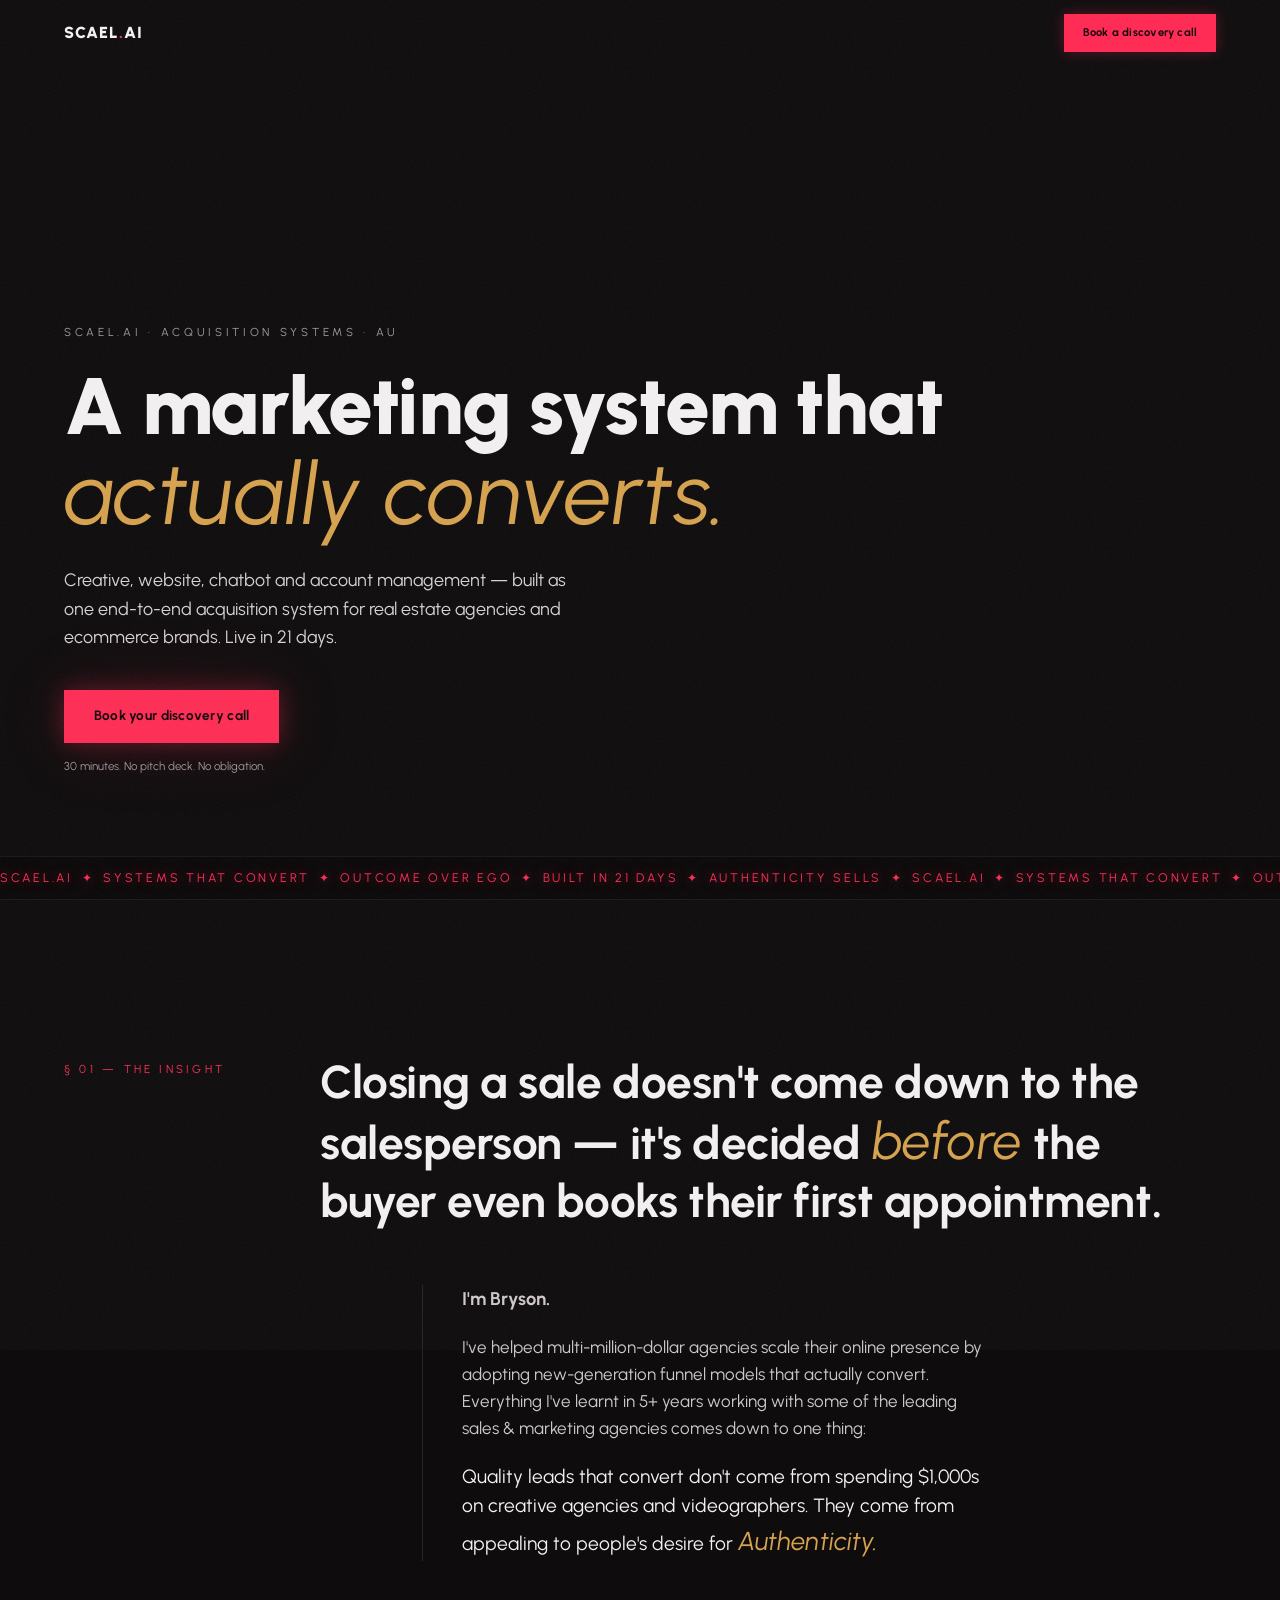
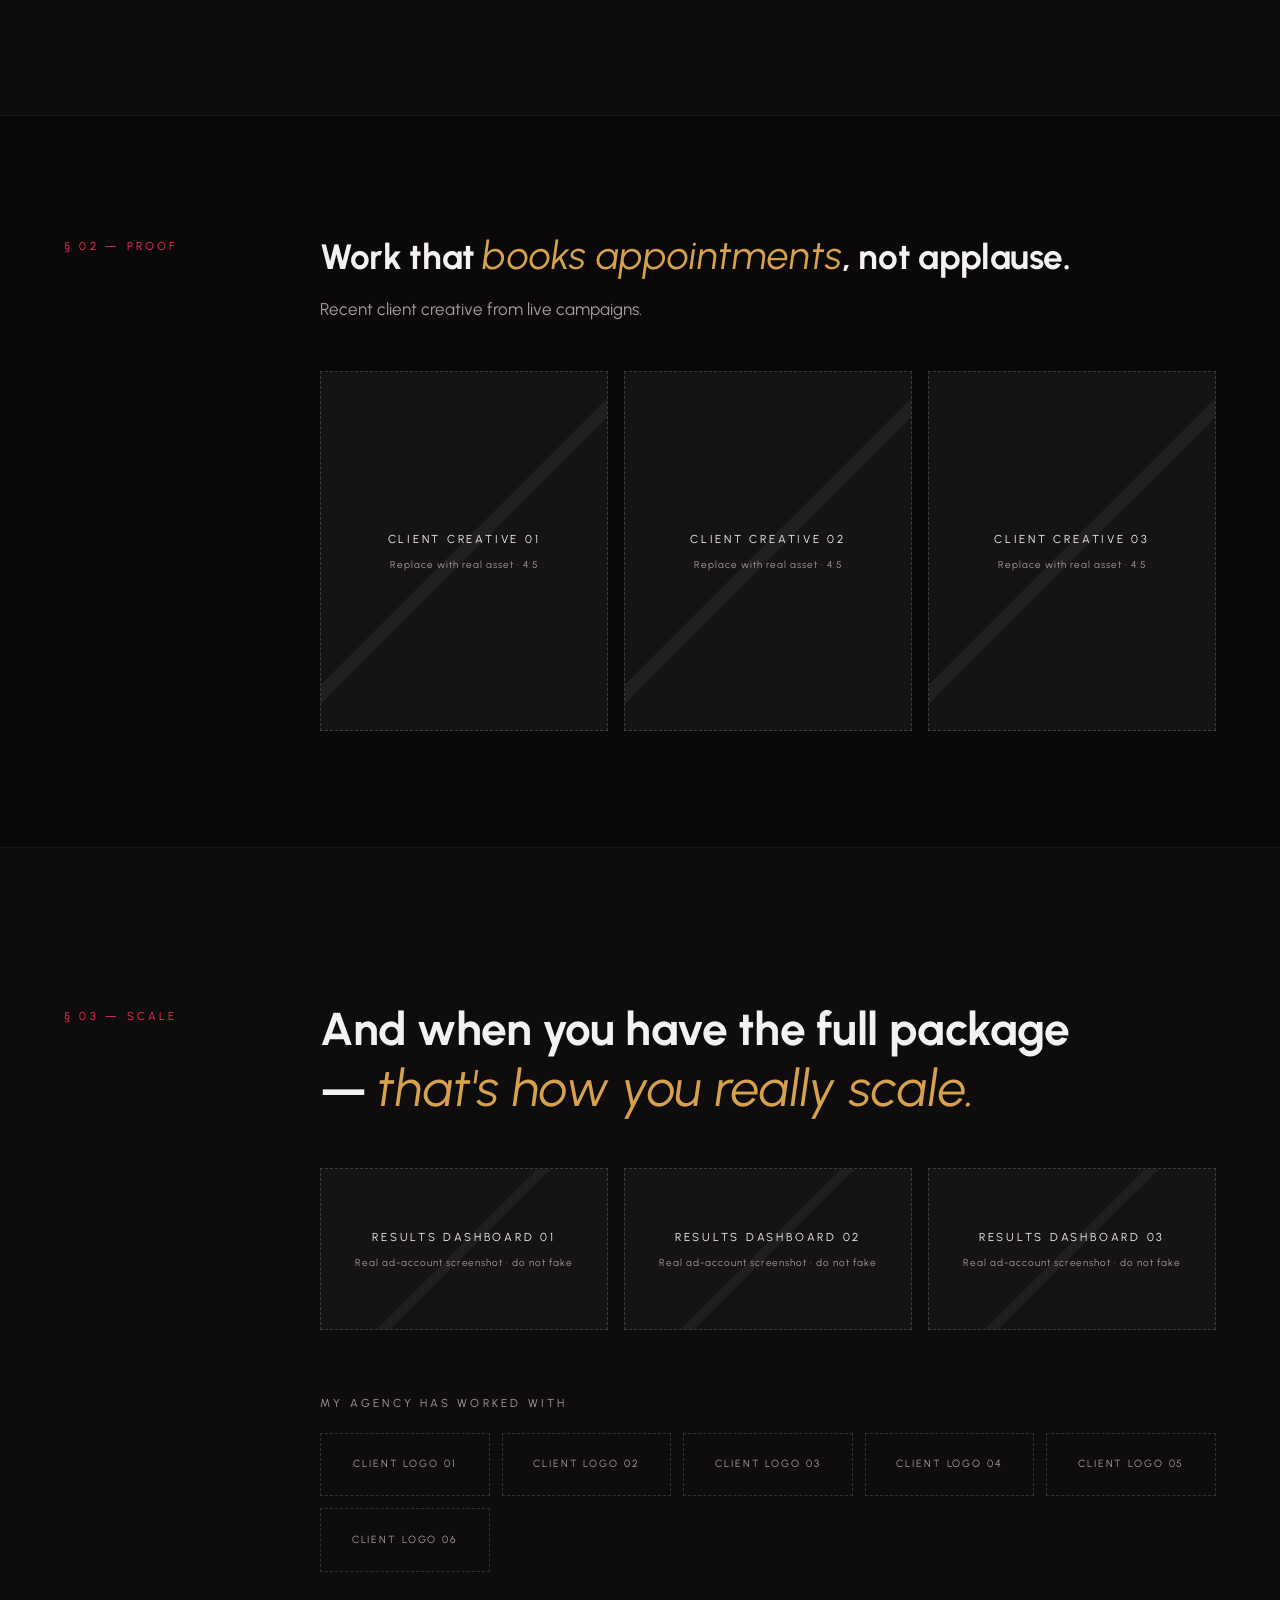
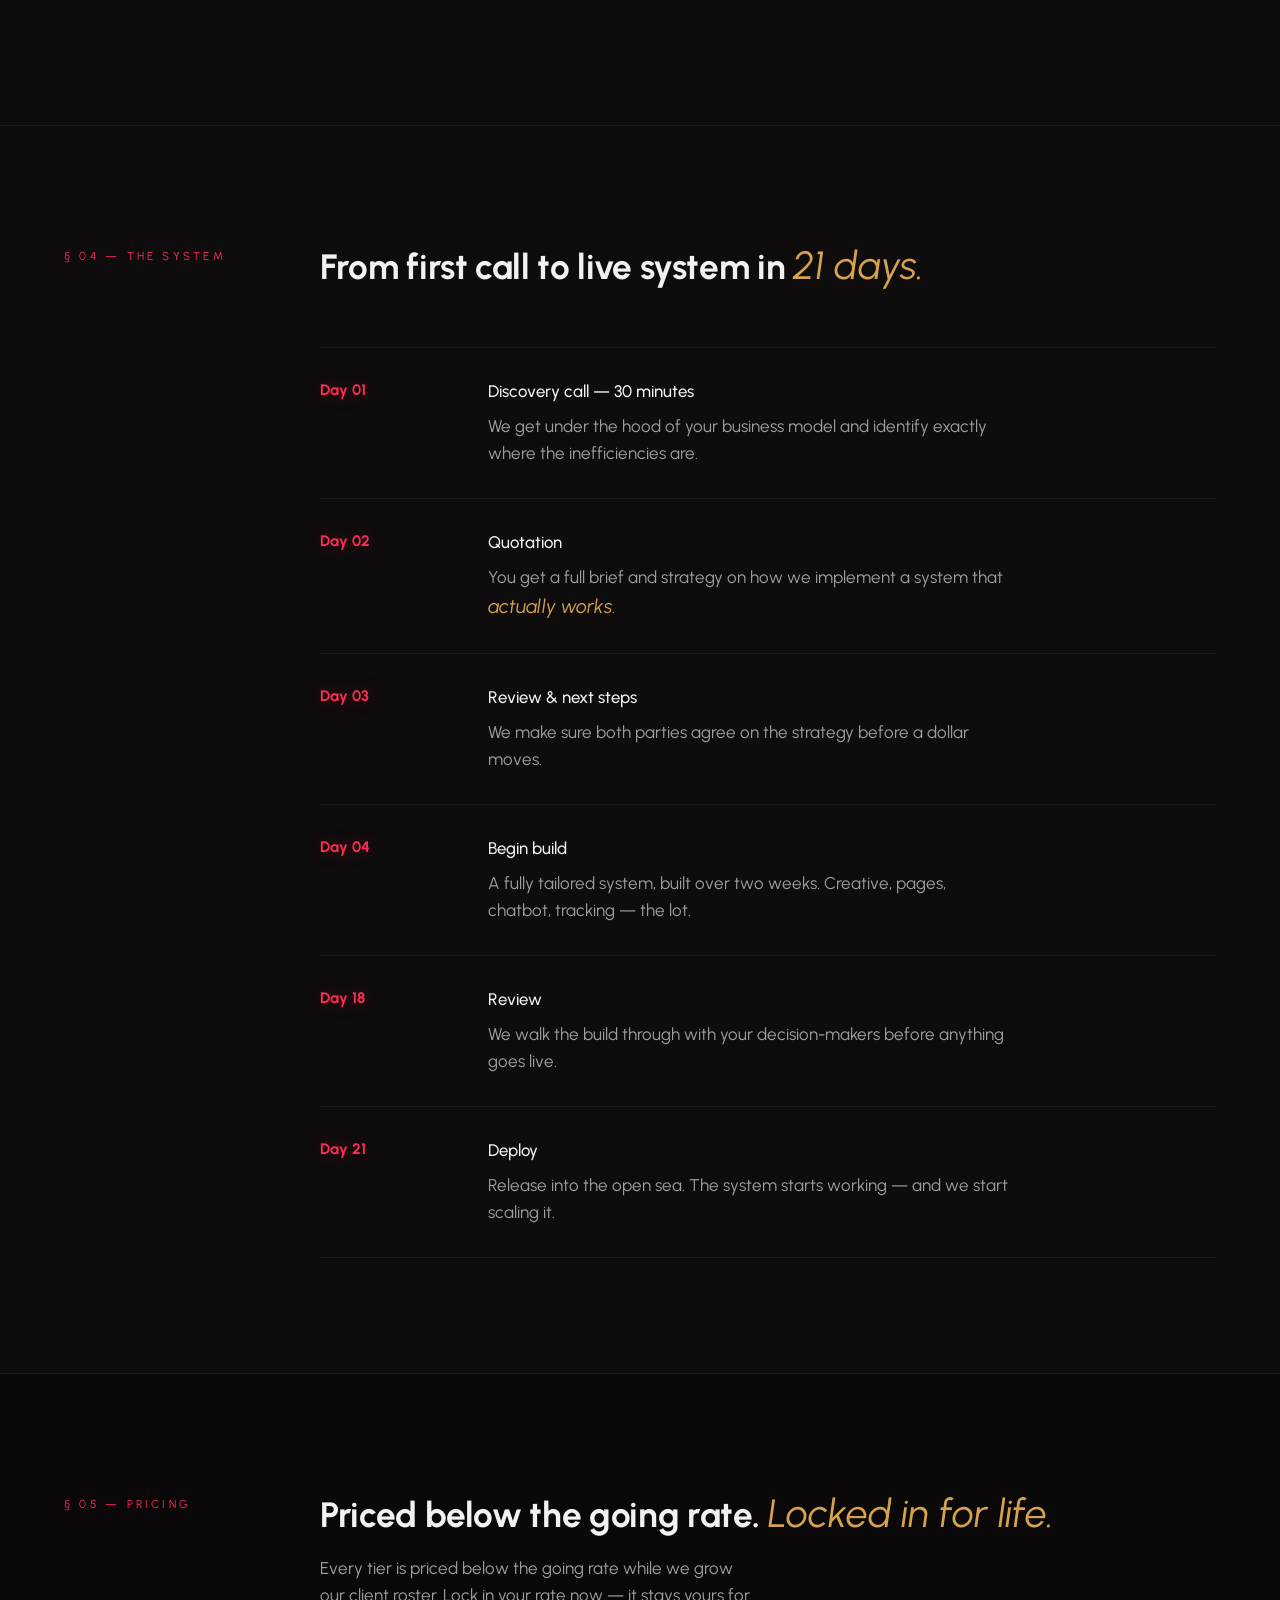
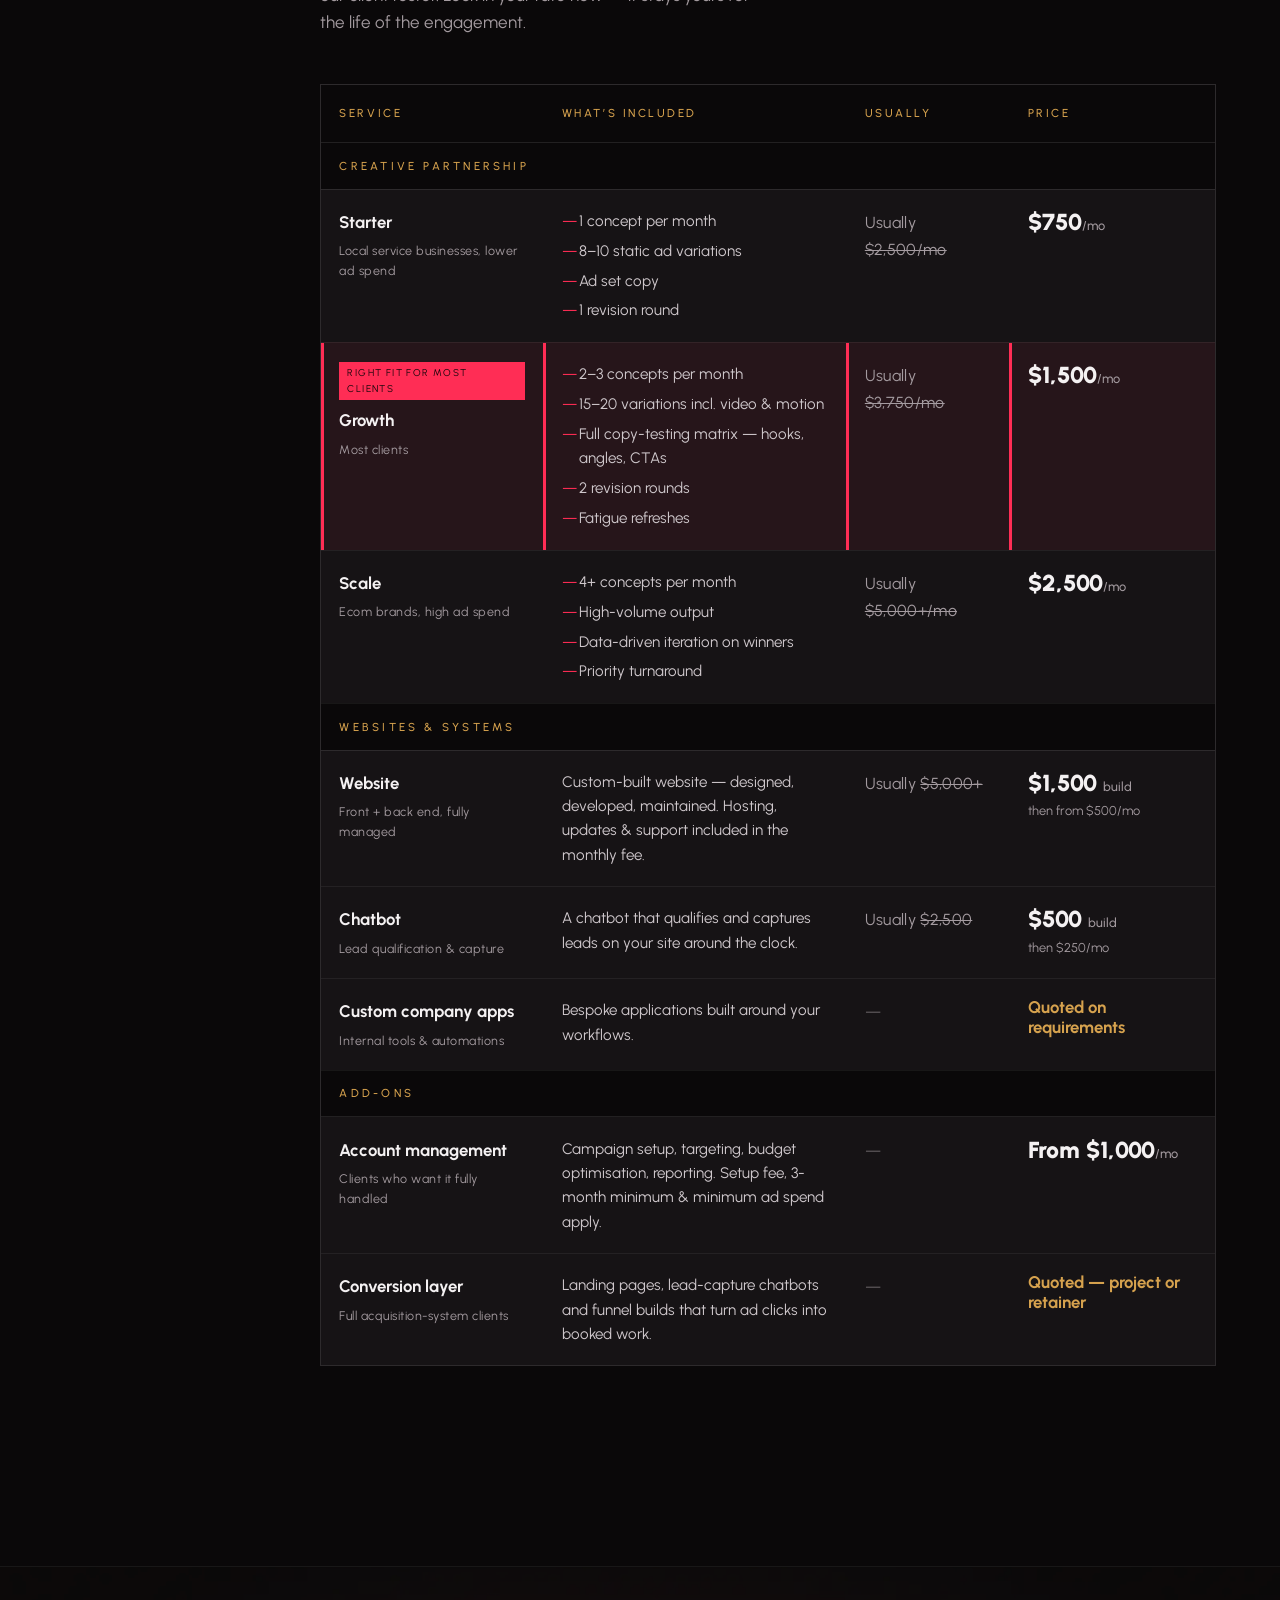
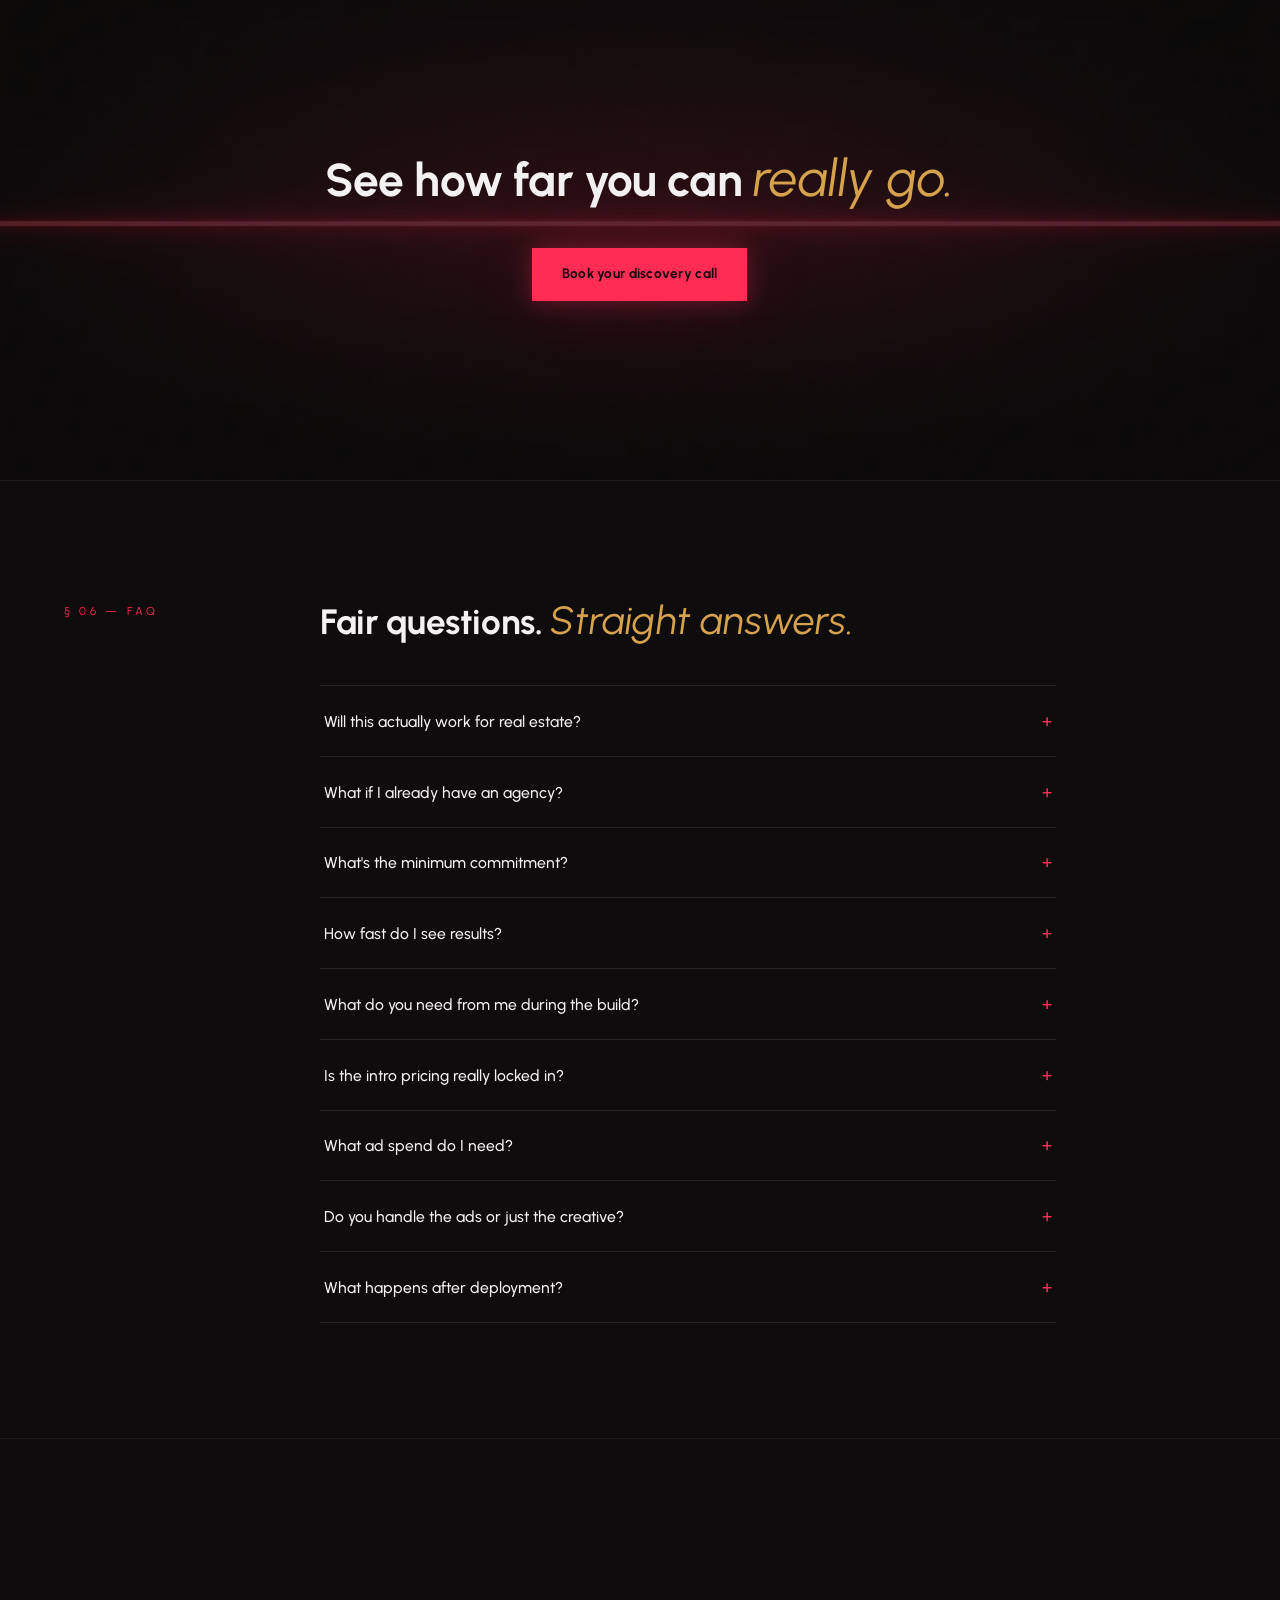
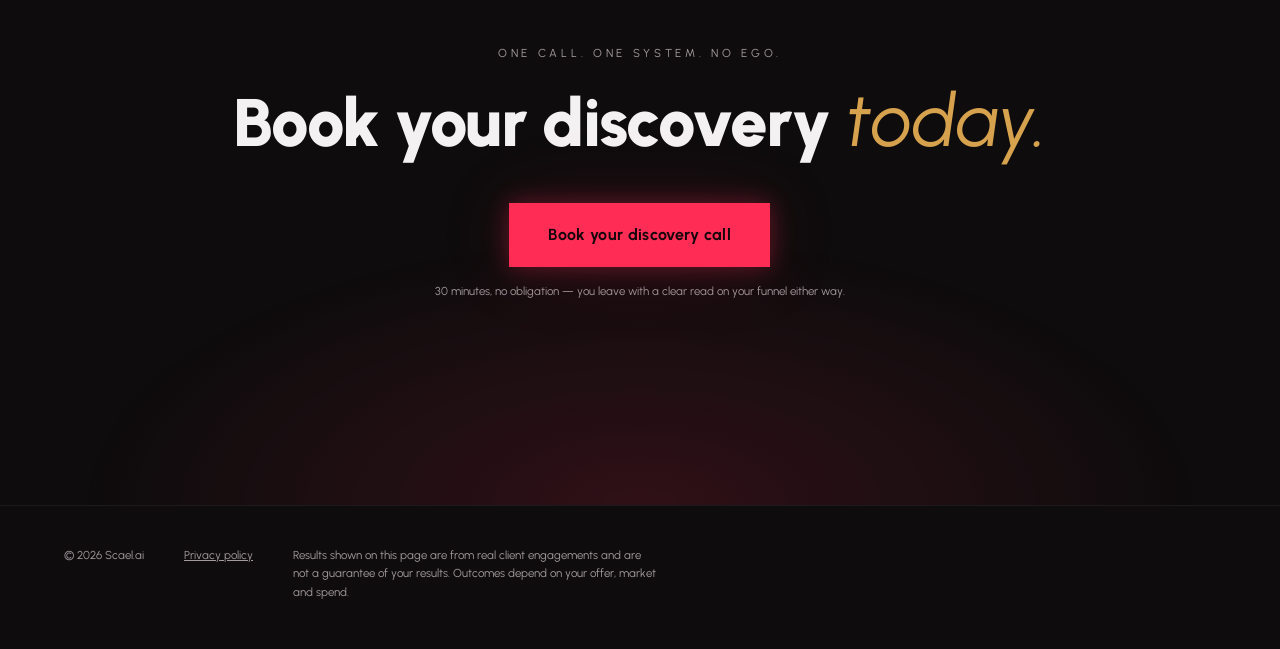
==== commit 0b841342: "Update styles and content for Scael.ai sales funnel - Replaced font family from Unbounded and Instru" ====
--- a/index.html
+++ b/index.html
@@ -11,7 +11,7 @@
 
   <link rel="preconnect" href="https://fonts.googleapis.com">
   <link rel="preconnect" href="https://fonts.gstatic.com" crossorigin>
-  <link href="https://fonts.googleapis.com/css2?family=Unbounded:wght@500;700;900&family=Instrument+Serif:ital@1&family=Archivo:wght@400;500;600&family=Space+Mono&display=swap" rel="stylesheet">
+  <link href="https://fonts.googleapis.com/css2?family=Urbanist:ital,wght@0,400;0,500;0,700;0,900;1,400;1,500;1,700&display=swap" rel="stylesheet">
 
   <link rel="stylesheet" href="styles.css">
 </head>
@@ -27,11 +27,6 @@
 
     <!-- ============ SECTION 1 — HERO ============ -->
     <section class="hero" id="top" aria-label="Introduction">
-      <div class="hero-atmosphere" aria-hidden="true">
-        <!-- Generated brand artwork (Higgsfield) — abstract neon light trail, decorative only -->
-        <img src="[data-uri]" alt="" loading="eager" fetchpriority="high">
-      </div>
-
       <div class="hero-inner">
         <p class="eyebrow">Scael.ai · Acquisition systems · AU</p>
         <h1 class="hero-title">
@@ -99,16 +94,13 @@
 
         <!--
           PLACEHOLDERS — replace each frame's contents with a real client asset.
-          Keep the outer <figure class="proof-slot"> and its aspect class; swap the
-          .slot-fill div for an <img> or <video> and the layout won't move.
+          Keep the outer <figure class="proof-slot">; swap the .slot-fill div
+          for an <img> or <video> and the layout won't move.
         -->
         <div class="proof-grid reveal-stagger">
-          <figure class="proof-slot slot--tall"><div class="slot-fill"><span class="slot-label">Client creative 01</span><span class="slot-hint">Replace with real asset · 4:5</span></div></figure>
-          <figure class="proof-slot slot--tall"><div class="slot-fill"><span class="slot-label">Client creative 02</span><span class="slot-hint">Replace with real asset · 4:5</span></div></figure>
-          <figure class="proof-slot slot--wide"><div class="slot-fill"><span class="slot-label">Client creative 03</span><span class="slot-hint">Replace with real asset · 16:9</span></div></figure>
-          <figure class="proof-slot slot--wide"><div class="slot-fill"><span class="slot-label">Client creative 04</span><span class="slot-hint">Replace with real asset · 16:9</span></div></figure>
-          <figure class="proof-slot slot--tall"><div class="slot-fill"><span class="slot-label">Client creative 05</span><span class="slot-hint">Replace with real asset · 4:5</span></div></figure>
-          <figure class="proof-slot slot--tall"><div class="slot-fill"><span class="slot-label">Client creative 06</span><span class="slot-hint">Replace with real asset · 4:5</span></div></figure>
+          <figure class="proof-slot"><div class="slot-fill"><span class="slot-label">Client creative 01</span><span class="slot-hint">Replace with real asset · 4:5</span></div></figure>
+          <figure class="proof-slot"><div class="slot-fill"><span class="slot-label">Client creative 02</span><span class="slot-hint">Replace with real asset · 4:5</span></div></figure>
+          <figure class="proof-slot"><div class="slot-fill"><span class="slot-label">Client creative 03</span><span class="slot-hint">Replace with real asset · 4:5</span></div></figure>
         </div>
       </div>
     </section>
@@ -128,6 +120,7 @@
         <div class="dash-row reveal-stagger">
           <figure class="proof-slot slot--dash"><div class="slot-fill"><span class="slot-label">Results dashboard 01</span><span class="slot-hint">Real ad-account screenshot · do not fake</span></div></figure>
           <figure class="proof-slot slot--dash"><div class="slot-fill"><span class="slot-label">Results dashboard 02</span><span class="slot-hint">Real ad-account screenshot · do not fake</span></div></figure>
+          <figure class="proof-slot slot--dash"><div class="slot-fill"><span class="slot-label">Results dashboard 03</span><span class="slot-hint">Real ad-account screenshot · do not fake</span></div></figure>
         </div>
 
         <div class="logo-strip reveal">
@@ -216,93 +209,141 @@
           engagement.
         </p>
 
-        <h3 class="price-group-label reveal">Creative partnership</h3>
-        <div class="price-grid reveal-stagger">
-          <article class="price-card">
-            <header class="price-head">
-              <h4>Starter</h4>
-              <p class="price-for">Local service businesses, lower ad spend</p>
-            </header>
-            <ul class="price-includes">
-              <li>1 concept per month</li>
-              <li>8–10 static ad variations</li>
-              <li>Ad set copy</li>
-              <li>1 revision round</li>
-            </ul>
-            <footer class="price-foot">
-              <span class="price-was">Usually <s>$2,500/mo</s></span>
-              <span class="price-now">$750<small>/mo</small></span>
-            </footer>
-          </article>
-
-          <article class="price-card price-card--hot">
-            <span class="hot-tag">Right fit for most clients</span>
-            <header class="price-head">
-              <h4>Growth</h4>
-              <p class="price-for">Most clients</p>
-            </header>
-            <ul class="price-includes">
-              <li>2–3 concepts per month</li>
-              <li>15–20 variations incl. video &amp; motion</li>
-              <li>Full copy-testing matrix — hooks, angles, CTAs</li>
-              <li>2 revision rounds</li>
-              <li>Fatigue refreshes</li>
-            </ul>
-            <footer class="price-foot">
-              <span class="price-was">Usually <s>$3,750/mo</s></span>
-              <span class="price-now">$1,500<small>/mo</small></span>
-            </footer>
-          </article>
-
-          <article class="price-card">
-            <header class="price-head">
-              <h4>Scale</h4>
-              <p class="price-for">Ecom brands, high ad spend</p>
-            </header>
-            <ul class="price-includes">
-              <li>4+ concepts per month</li>
-              <li>High-volume output</li>
-              <li>Data-driven iteration on winners</li>
-              <li>Priority turnaround</li>
-            </ul>
-            <footer class="price-foot">
-              <span class="price-was">Usually <s>$5,000+/mo</s></span>
-              <span class="price-now">$2,500<small>/mo</small></span>
-            </footer>
-          </article>
-        </div>
-
-        <h3 class="price-group-label reveal">Websites &amp; systems</h3>
-        <div class="price-rows reveal-stagger">
-          <article class="price-row">
-            <div class="row-name"><h4>Website</h4><p>Front + back end, fully managed</p></div>
-            <p class="row-detail">Custom-built website — designed, developed, maintained. Hosting, updates &amp; support included in the monthly fee.</p>
-            <div class="row-price"><span class="price-was">Usually <s>$5,000+</s></span><span class="price-now">$1,500 <small>build</small></span><span class="price-then">then from $500/mo</span></div>
-          </article>
-          <article class="price-row">
-            <div class="row-name"><h4>Chatbot</h4><p>Lead qualification &amp; capture</p></div>
-            <p class="row-detail">A chatbot that qualifies and captures leads on your site around the clock.</p>
-            <div class="row-price"><span class="price-was">Usually <s>$2,500</s></span><span class="price-now">$500 <small>build</small></span><span class="price-then">then $250/mo</span></div>
-          </article>
-          <article class="price-row">
-            <div class="row-name"><h4>Custom company apps</h4><p>Internal tools &amp; automations</p></div>
-            <p class="row-detail">Bespoke applications built around your workflows.</p>
-            <div class="row-price"><span class="price-now price-now--quote">Quoted on requirements</span></div>
-          </article>
-        </div>
-
-        <h3 class="price-group-label reveal">Add-ons</h3>
-        <div class="price-rows reveal-stagger">
-          <article class="price-row">
-            <div class="row-name"><h4>Account management</h4><p>Clients who want it fully handled</p></div>
-            <p class="row-detail">Campaign setup, targeting, budget optimisation, reporting. Setup fee, 3-month minimum &amp; minimum ad spend apply.</p>
-            <div class="row-price"><span class="price-now">From $1,000<small>/mo</small></span></div>
-          </article>
-          <article class="price-row">
-            <div class="row-name"><h4>Conversion layer</h4><p>Full acquisition-system clients</p></div>
-            <p class="row-detail">Landing pages, lead-capture chatbots and funnel builds that turn ad clicks into booked work.</p>
-            <div class="row-price"><span class="price-now price-now--quote">Quoted — project or retainer</span></div>
-          </article>
+        <div class="price-matrix-wrap reveal">
+          <table class="price-matrix">
+            <thead>
+              <tr>
+                <th scope="col">Service</th>
+                <th scope="col">What’s included</th>
+                <th scope="col">Usually</th>
+                <th scope="col">Price</th>
+              </tr>
+            </thead>
+            <tbody>
+              <tr class="price-group">
+                <th scope="rowgroup" colspan="4">Creative partnership</th>
+              </tr>
+              <tr>
+                <td data-label="Service">
+                  <h4>Starter</h4>
+                  <p class="price-for">Local service businesses, lower ad spend</p>
+                </td>
+                <td data-label="What’s included">
+                  <ul class="price-includes">
+                    <li>1 concept per month</li>
+                    <li>8–10 static ad variations</li>
+                    <li>Ad set copy</li>
+                    <li>1 revision round</li>
+                  </ul>
+                </td>
+                <td data-label="Usually"><span class="price-was">Usually <s>$2,500/mo</s></span></td>
+                <td data-label="Price"><span class="price-now">$750<small>/mo</small></span></td>
+              </tr>
+              <tr class="price-row--hot">
+                <td data-label="Service">
+                  <span class="hot-tag">Right fit for most clients</span>
+                  <h4>Growth</h4>
+                  <p class="price-for">Most clients</p>
+                </td>
+                <td data-label="What’s included">
+                  <ul class="price-includes">
+                    <li>2–3 concepts per month</li>
+                    <li>15–20 variations incl. video &amp; motion</li>
+                    <li>Full copy-testing matrix — hooks, angles, CTAs</li>
+                    <li>2 revision rounds</li>
+                    <li>Fatigue refreshes</li>
+                  </ul>
+                </td>
+                <td data-label="Usually"><span class="price-was">Usually <s>$3,750/mo</s></span></td>
+                <td data-label="Price"><span class="price-now">$1,500<small>/mo</small></span></td>
+              </tr>
+              <tr>
+                <td data-label="Service">
+                  <h4>Scale</h4>
+                  <p class="price-for">Ecom brands, high ad spend</p>
+                </td>
+                <td data-label="What’s included">
+                  <ul class="price-includes">
+                    <li>4+ concepts per month</li>
+                    <li>High-volume output</li>
+                    <li>Data-driven iteration on winners</li>
+                    <li>Priority turnaround</li>
+                  </ul>
+                </td>
+                <td data-label="Usually"><span class="price-was">Usually <s>$5,000+/mo</s></span></td>
+                <td data-label="Price"><span class="price-now">$2,500<small>/mo</small></span></td>
+              </tr>
+
+              <tr class="price-group">
+                <th scope="rowgroup" colspan="4">Websites &amp; systems</th>
+              </tr>
+              <tr>
+                <td data-label="Service">
+                  <h4>Website</h4>
+                  <p class="price-for">Front + back end, fully managed</p>
+                </td>
+                <td data-label="What’s included">
+                  <p class="row-detail">Custom-built website — designed, developed, maintained. Hosting, updates &amp; support included in the monthly fee.</p>
+                </td>
+                <td data-label="Usually"><span class="price-was">Usually <s>$5,000+</s></span></td>
+                <td data-label="Price">
+                  <span class="price-now">$1,500 <small>build</small></span>
+                  <span class="price-then">then from $500/mo</span>
+                </td>
+              </tr>
+              <tr>
+                <td data-label="Service">
+                  <h4>Chatbot</h4>
+                  <p class="price-for">Lead qualification &amp; capture</p>
+                </td>
+                <td data-label="What’s included">
+                  <p class="row-detail">A chatbot that qualifies and captures leads on your site around the clock.</p>
+                </td>
+                <td data-label="Usually"><span class="price-was">Usually <s>$2,500</s></span></td>
+                <td data-label="Price">
+                  <span class="price-now">$500 <small>build</small></span>
+                  <span class="price-then">then $250/mo</span>
+                </td>
+              </tr>
+              <tr>
+                <td data-label="Service">
+                  <h4>Custom company apps</h4>
+                  <p class="price-for">Internal tools &amp; automations</p>
+                </td>
+                <td data-label="What’s included">
+                  <p class="row-detail">Bespoke applications built around your workflows.</p>
+                </td>
+                <td data-label="Usually"><span class="price-was price-was--none">—</span></td>
+                <td data-label="Price"><span class="price-now price-now--quote">Quoted on requirements</span></td>
+              </tr>
+
+              <tr class="price-group">
+                <th scope="rowgroup" colspan="4">Add-ons</th>
+              </tr>
+              <tr>
+                <td data-label="Service">
+                  <h4>Account management</h4>
+                  <p class="price-for">Clients who want it fully handled</p>
+                </td>
+                <td data-label="What’s included">
+                  <p class="row-detail">Campaign setup, targeting, budget optimisation, reporting. Setup fee, 3-month minimum &amp; minimum ad spend apply.</p>
+                </td>
+                <td data-label="Usually"><span class="price-was price-was--none">—</span></td>
+                <td data-label="Price"><span class="price-now">From $1,000<small>/mo</small></span></td>
+              </tr>
+              <tr>
+                <td data-label="Service">
+                  <h4>Conversion layer</h4>
+                  <p class="price-for">Full acquisition-system clients</p>
+                </td>
+                <td data-label="What’s included">
+                  <p class="row-detail">Landing pages, lead-capture chatbots and funnel builds that turn ad clicks into booked work.</p>
+                </td>
+                <td data-label="Usually"><span class="price-was price-was--none">—</span></td>
+                <td data-label="Price"><span class="price-now price-now--quote">Quoted — project or retainer</span></td>
+              </tr>
+            </tbody>
+          </table>
         </div>
 
         <p class="price-fine reveal">
--- a/styles.css
+++ b/styles.css
@@ -1,8 +1,7 @@
 /* ============================================================
    SCAEL.AI — sales funnel
    Direction: glow + grain · charcoal / neon red-pink / gold
-   Type: Unbounded (display) · Instrument Serif italic (keywords)
-         Archivo (body) · Space Mono (labels)
+   Type: Urbanist (display, body, labels) · Urbanist italic (keywords)
    ============================================================ */
 
 :root {
@@ -17,10 +16,10 @@
   --neon-dim:  #c81f40;
   --gold:      #d6a24e;
 
-  --font-display: "Unbounded", "Arial Black", sans-serif;
-  --font-serif:   "Instrument Serif", Georgia, serif;
-  --font-body:    "Archivo", "Helvetica Neue", Arial, sans-serif;
-  --font-mono:    "Space Mono", "Courier New", monospace;
+  --font-display: "Urbanist", "Helvetica Neue", Arial, sans-serif;
+  --font-serif:   "Urbanist", "Helvetica Neue", Arial, sans-serif;
+  --font-body:    "Urbanist", "Helvetica Neue", Arial, sans-serif;
+  --font-mono:    "Urbanist", "Helvetica Neue", Arial, sans-serif;
 
   --pad-x: clamp(1.25rem, 5vw, 5rem);
 }
@@ -42,7 +41,11 @@
 h1, h2, h3, h4, p, ul, ol, figure { margin: 0; }
 ul, ol { padding: 0; list-style: none; }
 a { color: inherit; }
-s { text-decoration-thickness: 2px; text-decoration-color: var(--neon); }
+s {
+  text-decoration-thickness: 1px;
+  text-decoration-color: currentColor;
+  text-decoration-skip-ink: none;
+}
 
 :focus-visible {
   outline: 2px solid var(--neon);
@@ -176,26 +179,9 @@
   flex-direction: column;
   justify-content: flex-end;
   isolation: isolate;
+  background: var(--bg);
   border-bottom: 1px solid var(--line-soft);
   overflow: hidden;
-}
-.hero-atmosphere {
-  position: absolute; inset: 0; z-index: -1;
-  /* CSS fallback atmosphere renders even if the image is missing */
-  background:
-    radial-gradient(90rem 40rem at 85% 90%, rgba(255, 45, 85, 0.14), transparent 60%),
-    radial-gradient(50rem 30rem at 10% 10%, rgba(214, 162, 78, 0.05), transparent 60%),
-    var(--bg);
-}
-.hero-atmosphere img {
-  width: 100%; height: 100%;
-  object-fit: cover; object-position: center bottom;
-  opacity: 0.8;
-}
-.hero-atmosphere::after {
-  content: "";
-  position: absolute; inset: 0;
-  background: linear-gradient(180deg, rgba(14,12,13,0.65) 0%, rgba(14,12,13,0.25) 45%, rgba(14,12,13,0.7) 100%);
 }
 .hero-inner {
   position: relative;
@@ -209,11 +195,9 @@
   line-height: 1.06;
   letter-spacing: -0.015em;
   margin-top: 1.4rem;
-  text-shadow: 0 2px 40px rgba(0, 0, 0, 0.6);
 }
 .hero-title .kw {
   font-size: 1.08em;
-  text-shadow: 0 0 50px rgba(214, 162, 78, 0.35);
 }
 .hero-sub {
   margin-top: 1.6rem;
@@ -300,19 +284,17 @@
 .proof-grid {
   margin-top: 3rem;
   display: grid;
-  grid-template-columns: repeat(4, minmax(0, 1fr));
+  grid-template-columns: repeat(3, minmax(0, 1fr));
   gap: 1rem;
 }
-.slot--tall { grid-column: span 1; aspect-ratio: 4 / 5; }
-.slot--wide { grid-column: span 2; aspect-ratio: 16 / 9; }
-.slot--dash { aspect-ratio: 16 / 8; }
-
 .proof-slot {
   position: relative;
+  aspect-ratio: 4 / 5;
   background: var(--bg-raised);
   border: 1px dashed rgba(244, 241, 242, 0.18);
   transition: border-color 0.3s ease, box-shadow 0.3s ease;
 }
+.slot--dash { aspect-ratio: 16 / 9; }
 .proof-slot:hover {
   border-color: rgba(255, 45, 85, 0.5);
   box-shadow: 0 0 30px rgba(255, 45, 85, 0.08) inset;
@@ -343,7 +325,7 @@
 .dash-row {
   margin-top: 3rem;
   display: grid;
-  grid-template-columns: minmax(0, 1.2fr) minmax(0, 1fr); /* asymmetric pair */
+  grid-template-columns: repeat(3, minmax(0, 1fr));
   gap: 1rem;
 }
 .logo-strip { margin-top: 4rem; }
@@ -403,62 +385,79 @@
 .tl-content p { color: var(--muted); max-width: 52ch; }
 .tl-content .kw { font-size: 1.15em; }
 
-/* ---------- pricing ---------- */
-.price-group-label {
-  margin-top: 4.5rem;
-  font-family: var(--font-mono);
-  font-size: 0.78rem;
-  letter-spacing: 0.3em;
+/* ---------- pricing matrix ---------- */
+.price-matrix-wrap {
+  margin-top: 3rem;
+  border: 1px solid var(--line);
+  background: var(--bg-raised);
+  overflow-x: auto;
+}
+.price-matrix {
+  width: 100%;
+  border-collapse: collapse;
+  min-width: 44rem;
+}
+.price-matrix th,
+.price-matrix td {
+  text-align: left;
+  vertical-align: top;
+  padding: 1.2rem 1.15rem;
+  border-bottom: 1px solid var(--line-soft);
+}
+.price-matrix thead th {
+  font-family: var(--font-mono);
+  font-size: 0.72rem;
+  font-weight: 500;
+  letter-spacing: 0.22em;
   text-transform: uppercase;
   color: var(--gold);
+  background: var(--bg-sunk);
   border-bottom: 1px solid var(--line);
-  padding-bottom: 0.8rem;
-}
-.price-grid {
-  margin-top: 1.5rem;
-  display: grid;
-  grid-template-columns: repeat(3, minmax(0, 1fr));
-  gap: 1rem;
-  align-items: stretch;
-}
-.price-card {
-  position: relative;
-  background: var(--bg-raised);
-  border: 1px solid var(--line);
-  padding: 1.8rem 1.5rem;
-  display: flex;
-  flex-direction: column;
-  gap: 1.2rem;
-}
-.price-card--hot {
-  border-color: var(--neon);
-  box-shadow: 0 0 34px rgba(255, 45, 85, 0.14);
+}
+.price-matrix tbody tr:last-child td { border-bottom: 0; }
+.price-group th {
+  font-family: var(--font-mono);
+  font-size: 0.72rem;
+  font-weight: 500;
+  letter-spacing: 0.28em;
+  text-transform: uppercase;
+  color: var(--gold);
+  background: var(--bg-sunk);
+  border-bottom: 1px solid var(--line);
+  padding: 0.85rem 1.15rem;
+}
+.price-row--hot td {
+  background: rgba(255, 45, 85, 0.07);
+  box-shadow: inset 3px 0 0 var(--neon);
+}
+.price-matrix h4 {
+  font-family: var(--font-display);
+  font-weight: 700;
+  font-size: 1.05rem;
 }
 .hot-tag {
-  position: absolute; top: -0.72rem; left: 1.25rem;
-  background: var(--neon); color: #16060b;
+  display: inline-block;
+  background: var(--neon);
+  color: #16060b;
   font-family: var(--font-mono);
   font-size: 0.62rem;
   letter-spacing: 0.14em;
   text-transform: uppercase;
-  padding: 0.25rem 0.6rem;
-}
-.price-head h4, .row-name h4 {
-  font-family: var(--font-display);
-  font-weight: 700;
-  font-size: 1.1rem;
-}
-.price-for, .row-name p {
-  font-family: var(--font-mono);
-  font-size: 0.7rem;
-  letter-spacing: 0.06em;
-  color: var(--muted);
-  margin-top: 0.45rem;
+  padding: 0.2rem 0.5rem;
+  margin-bottom: 0.45rem;
+}
+.price-for {
+  font-family: var(--font-mono);
+  font-size: 0.78rem;
+  letter-spacing: 0.04em;
+  color: var(--muted);
+  margin-top: 0.35rem;
 }
 .price-includes {
-  display: grid; gap: 0.5rem;
-  color: #cfc8cc; font-size: 0.95rem;
-  flex-grow: 1;
+  display: grid;
+  gap: 0.35rem;
+  color: #cfc8cc;
+  font-size: 0.95rem;
 }
 .price-includes li {
   padding-left: 1.1rem;
@@ -469,47 +468,40 @@
   position: absolute; left: 0;
   color: var(--neon);
 }
-.price-foot {
-  border-top: 1px solid var(--line-soft);
-  padding-top: 1.1rem;
-  display: grid; gap: 0.2rem;
-}
+.row-detail { color: #cfc8cc; font-size: 0.95rem; max-width: 42ch; }
 .price-was {
   font-family: var(--font-mono);
-  font-size: 0.72rem;
-  color: var(--muted);
-}
+  font-size: 1rem;
+  font-weight: 400;
+  color: var(--muted);
+  letter-spacing: 0.02em;
+}
+.price-was--none { opacity: 0.55; }
 .price-now {
+  display: block;
   font-family: var(--font-display);
   font-weight: 900;
-  font-size: 1.7rem;
+  font-size: 1.45rem;
   color: var(--ink);
+  line-height: 1.15;
 }
 .price-now small {
-  font-size: 0.85rem;
+  font-size: 0.8rem;
   font-weight: 500;
   color: var(--muted);
 }
-.price-now--quote { font-size: 1.05rem; font-weight: 700; color: var(--gold); }
+.price-now--quote {
+  font-size: 1.05rem;
+  font-weight: 700;
+  color: var(--gold);
+}
 .price-then {
-  font-family: var(--font-mono);
-  font-size: 0.72rem;
-  color: var(--muted);
-}
-
-.price-rows { margin-top: 1.5rem; display: grid; gap: 0.75rem; }
-.price-row {
-  display: grid;
-  grid-template-columns: minmax(0, 15rem) minmax(0, 1fr) minmax(0, 13rem);
-  gap: 1.5rem;
-  align-items: center;
-  background: var(--bg-raised);
-  border: 1px solid var(--line);
-  padding: 1.5rem;
-}
-.row-detail { color: #cfc8cc; font-size: 0.95rem; }
-.row-price { display: grid; gap: 0.15rem; justify-items: start; }
-.price-row .price-now { font-size: 1.3rem; }
+  display: block;
+  font-family: var(--font-mono);
+  font-size: 0.8rem;
+  color: var(--muted);
+  margin-top: 0.3rem;
+}
 
 .price-fine {
   margin-top: 3rem;
@@ -657,13 +649,45 @@
    RESPONSIVE
    ============================================================ */
 @media (max-width: 64rem) {
-  .price-grid { grid-template-columns: 1fr; max-width: 30rem; }
-  .price-card--hot { order: -1; }
-  .price-row {
-    grid-template-columns: 1fr;
-    gap: 0.9rem;
+  .price-matrix { min-width: 0; }
+  .price-matrix thead { display: none; }
+  .price-matrix,
+  .price-matrix tbody,
+  .price-matrix tr,
+  .price-matrix th,
+  .price-matrix td {
+    display: block;
+    width: 100%;
   }
-  .dash-row { grid-template-columns: 1fr; }
+  .price-matrix th,
+  .price-matrix td {
+    padding: 0;
+    border: 0;
+  }
+  .price-group th {
+    padding: 0.85rem 1.15rem;
+    border-bottom: 1px solid var(--line);
+  }
+  .price-matrix tbody tr:not(.price-group) {
+    padding: 1.35rem 1.15rem;
+    border-bottom: 1px solid var(--line-soft);
+  }
+  .price-matrix tbody tr:not(.price-group):last-child { border-bottom: 0; }
+  .price-row--hot {
+    box-shadow: inset 3px 0 0 var(--neon);
+  }
+  .price-row--hot td { box-shadow: none; }
+  .price-matrix td + td { margin-top: 0.85rem; }
+  .price-matrix td::before {
+    content: attr(data-label);
+    display: block;
+    font-family: var(--font-mono);
+    font-size: 0.68rem;
+    letter-spacing: 0.2em;
+    text-transform: uppercase;
+    color: var(--muted);
+    margin-bottom: 0.3rem;
+  }
 }
 
 @media (max-width: 48rem) {
@@ -673,15 +697,13 @@
   }
   .rail-mark { position: static; }
   .founder { margin-left: 0; }
-  .proof-grid { grid-template-columns: repeat(2, minmax(0, 1fr)); }
-  .slot--wide { grid-column: span 2; }
+  .proof-grid,
+  .dash-row { grid-template-columns: 1fr; }
   .tl-step { grid-template-columns: minmax(0, 5.5rem) minmax(0, 1fr); gap: 1rem; }
   .hero-inner { padding-top: 7rem; }
 }
 
 @media (max-width: 30rem) {
-  .proof-grid { grid-template-columns: 1fr; }
-  .slot--wide { grid-column: span 1; }
   .cta--big { padding: 1rem 1.6rem; font-size: 0.85rem; }
   .site-head { padding-inline: 1.25rem; }
 }
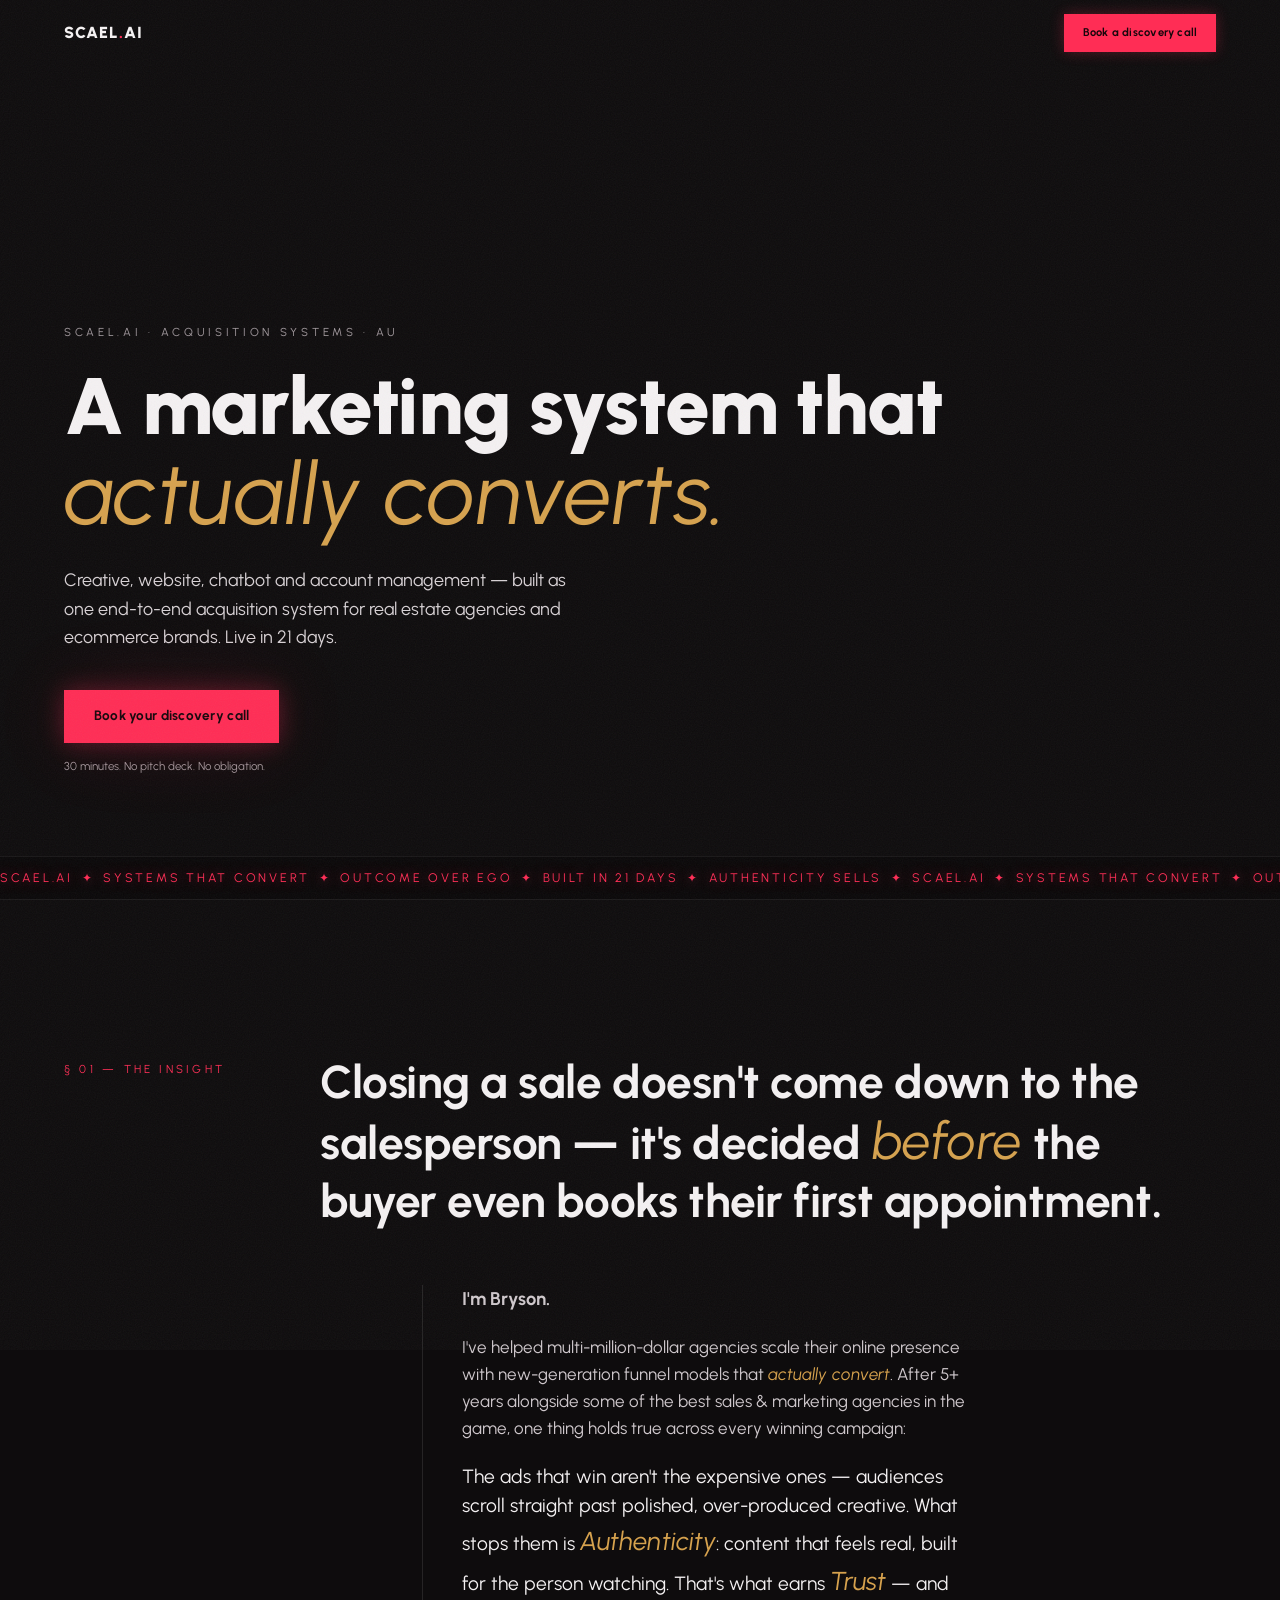
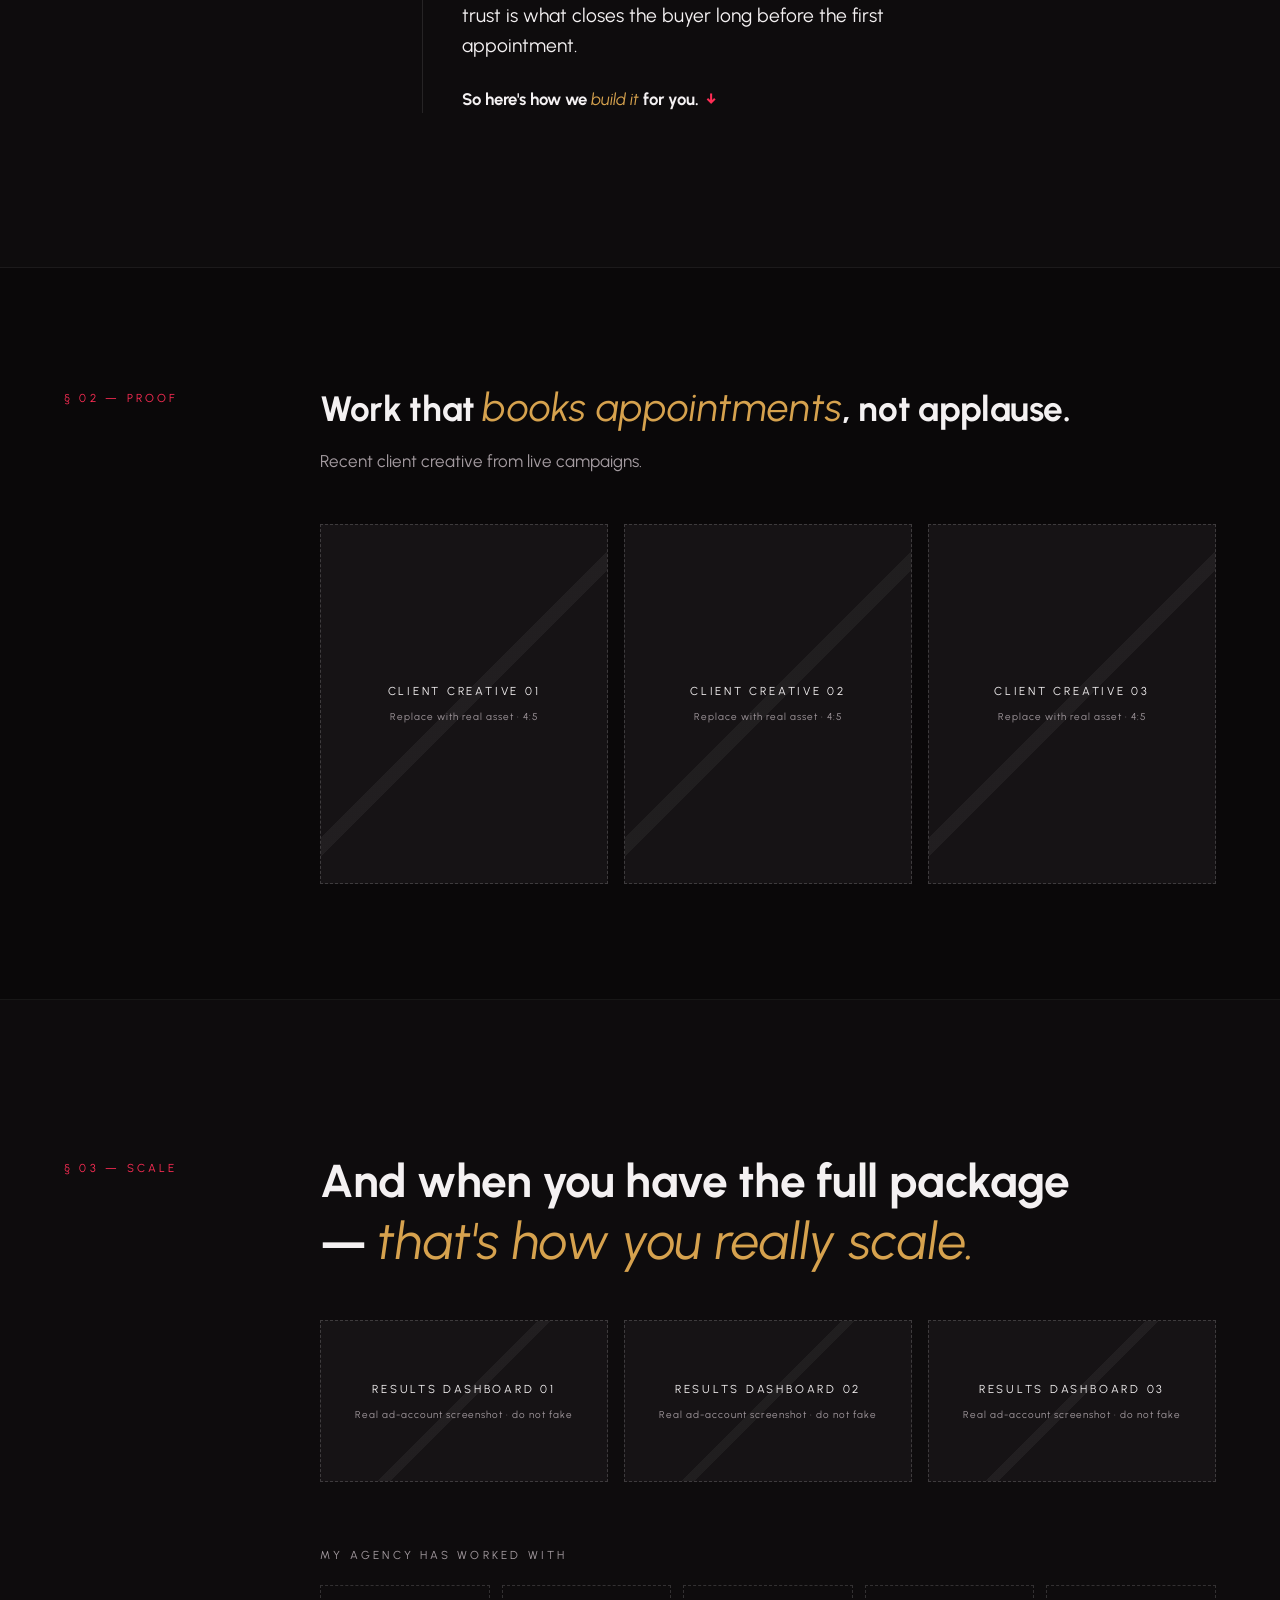
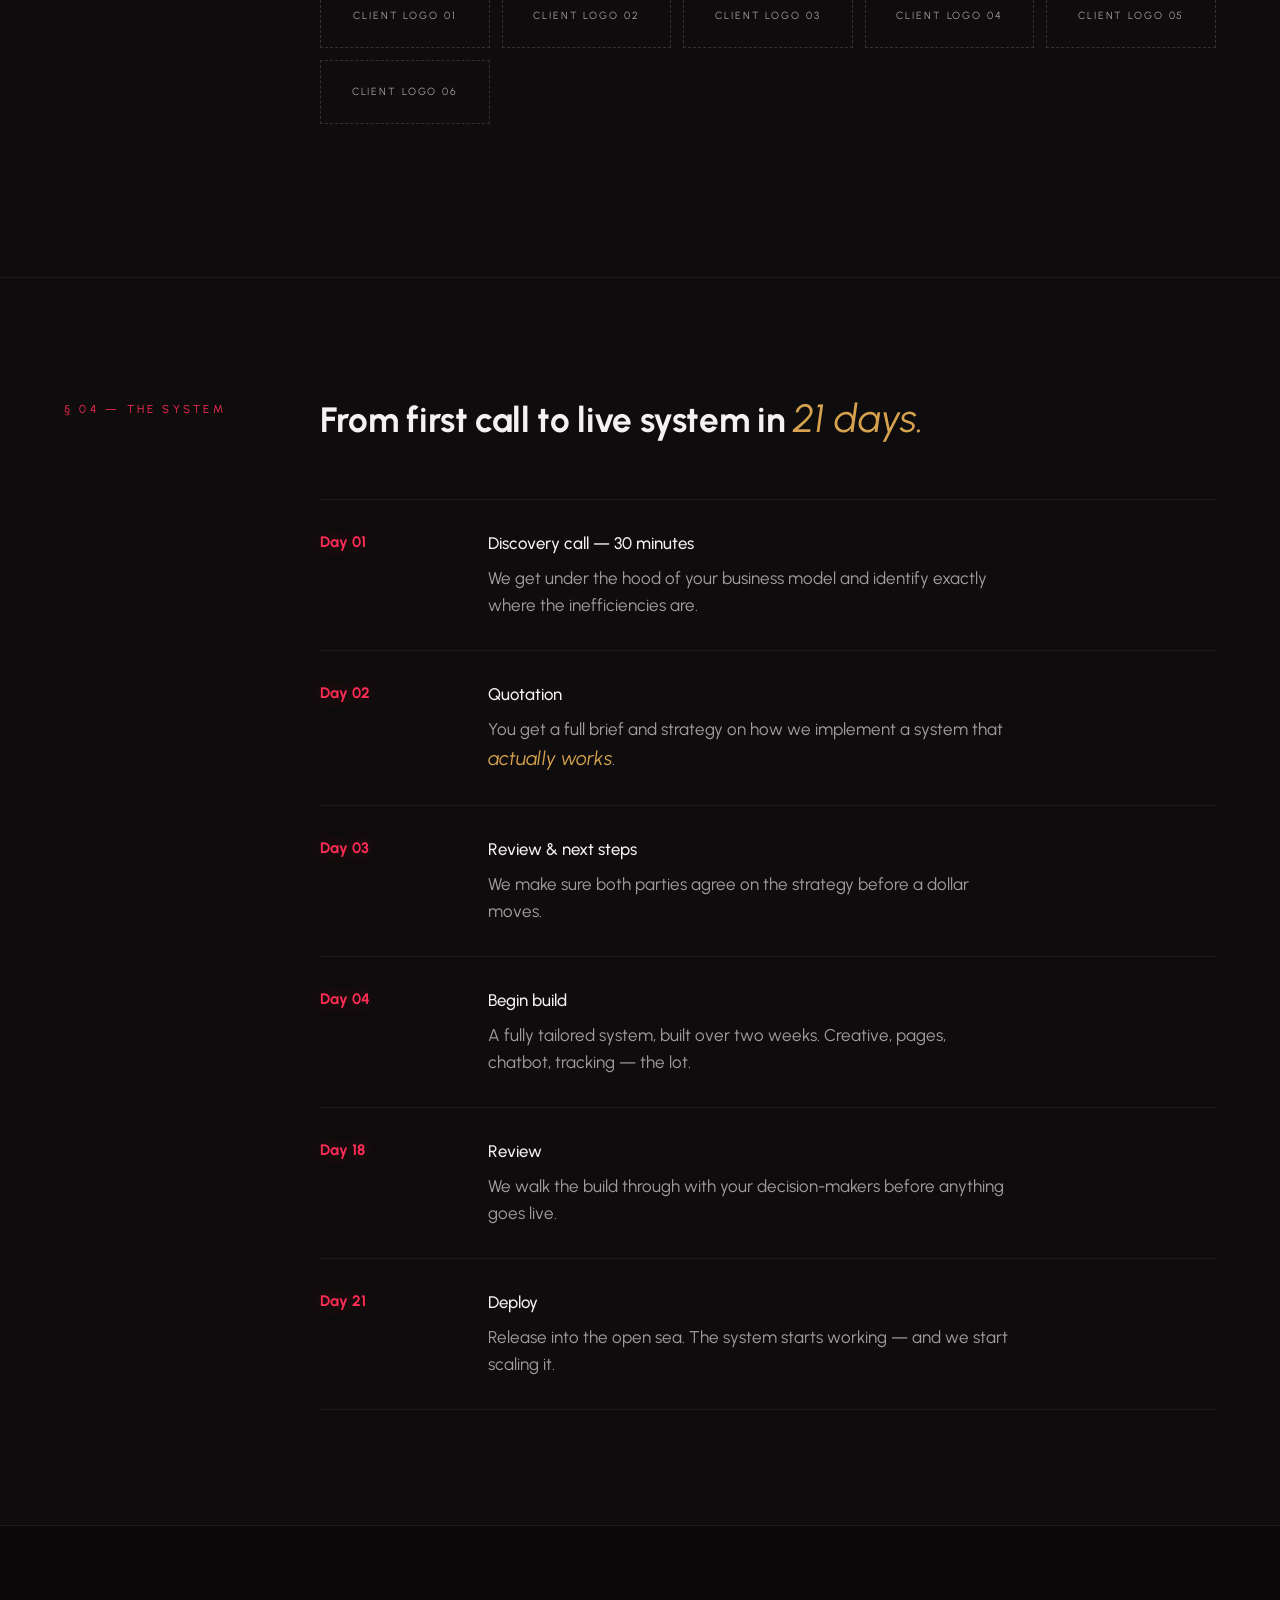
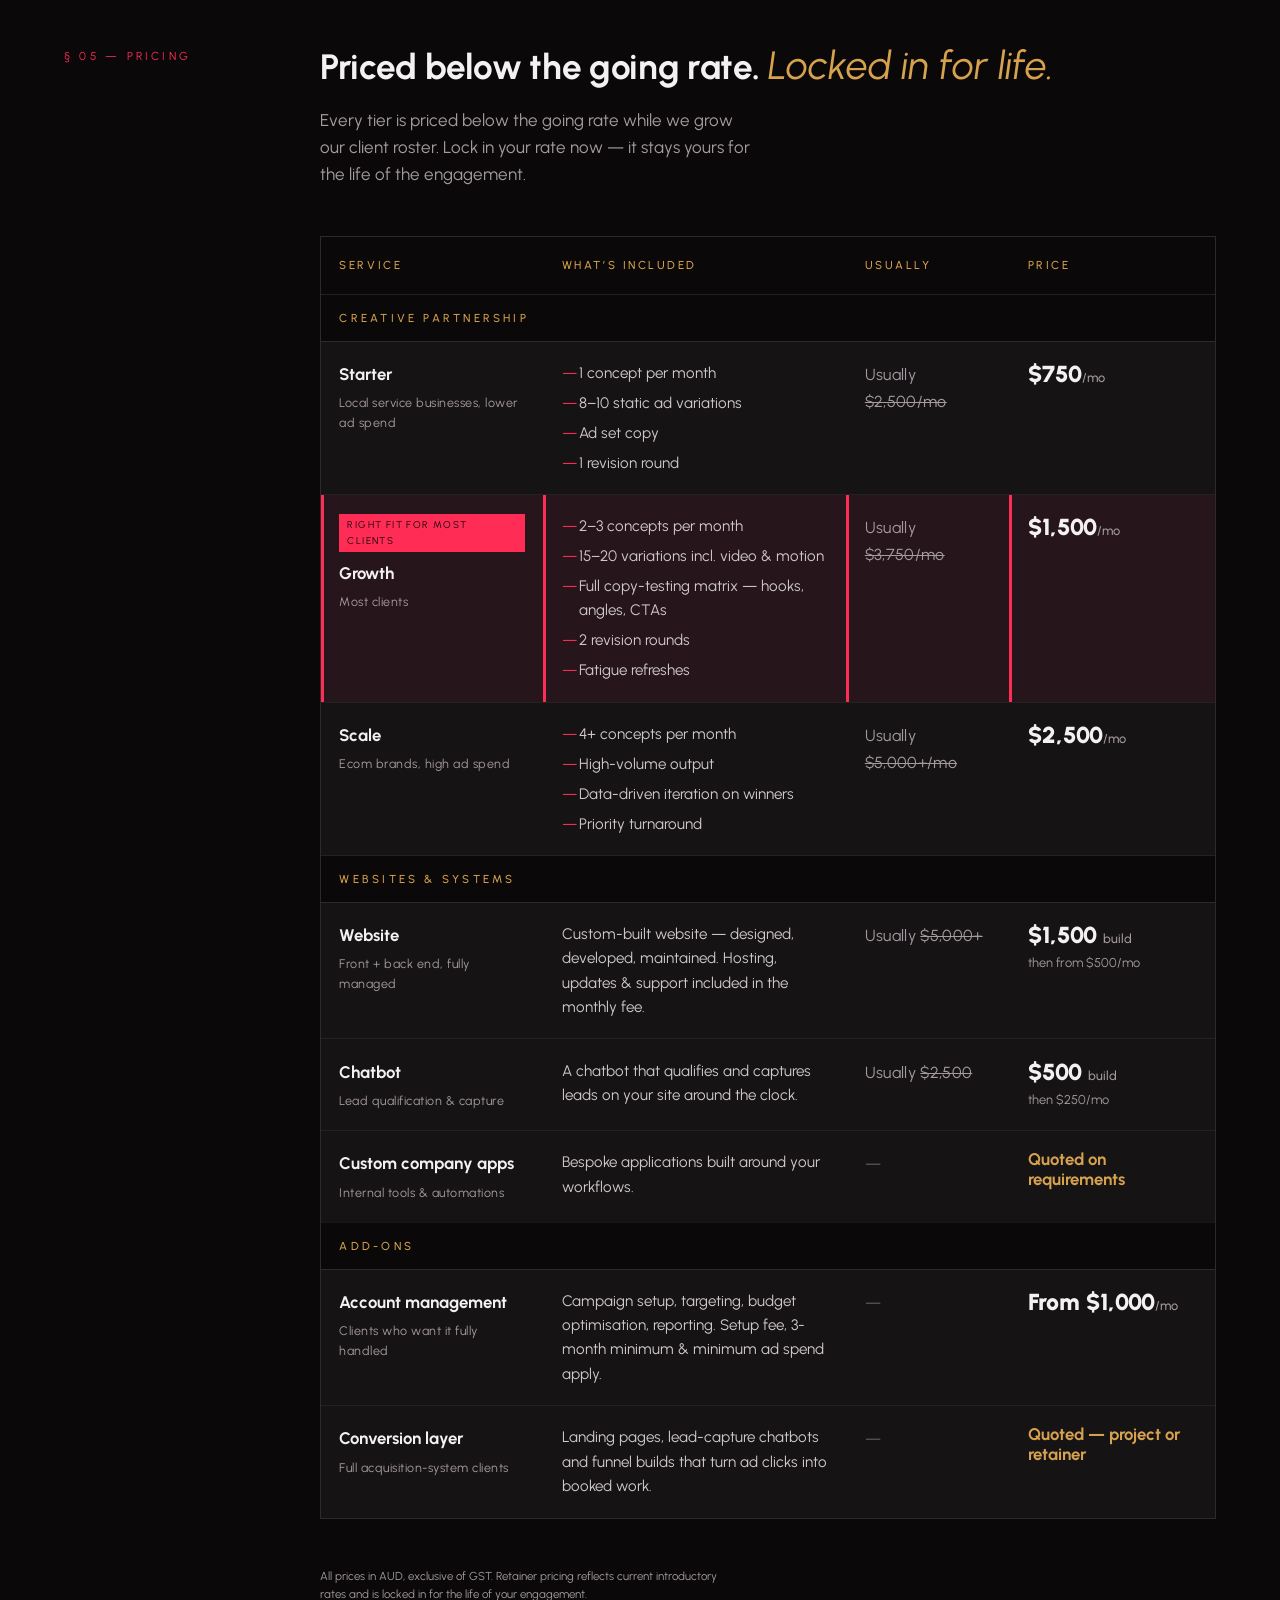
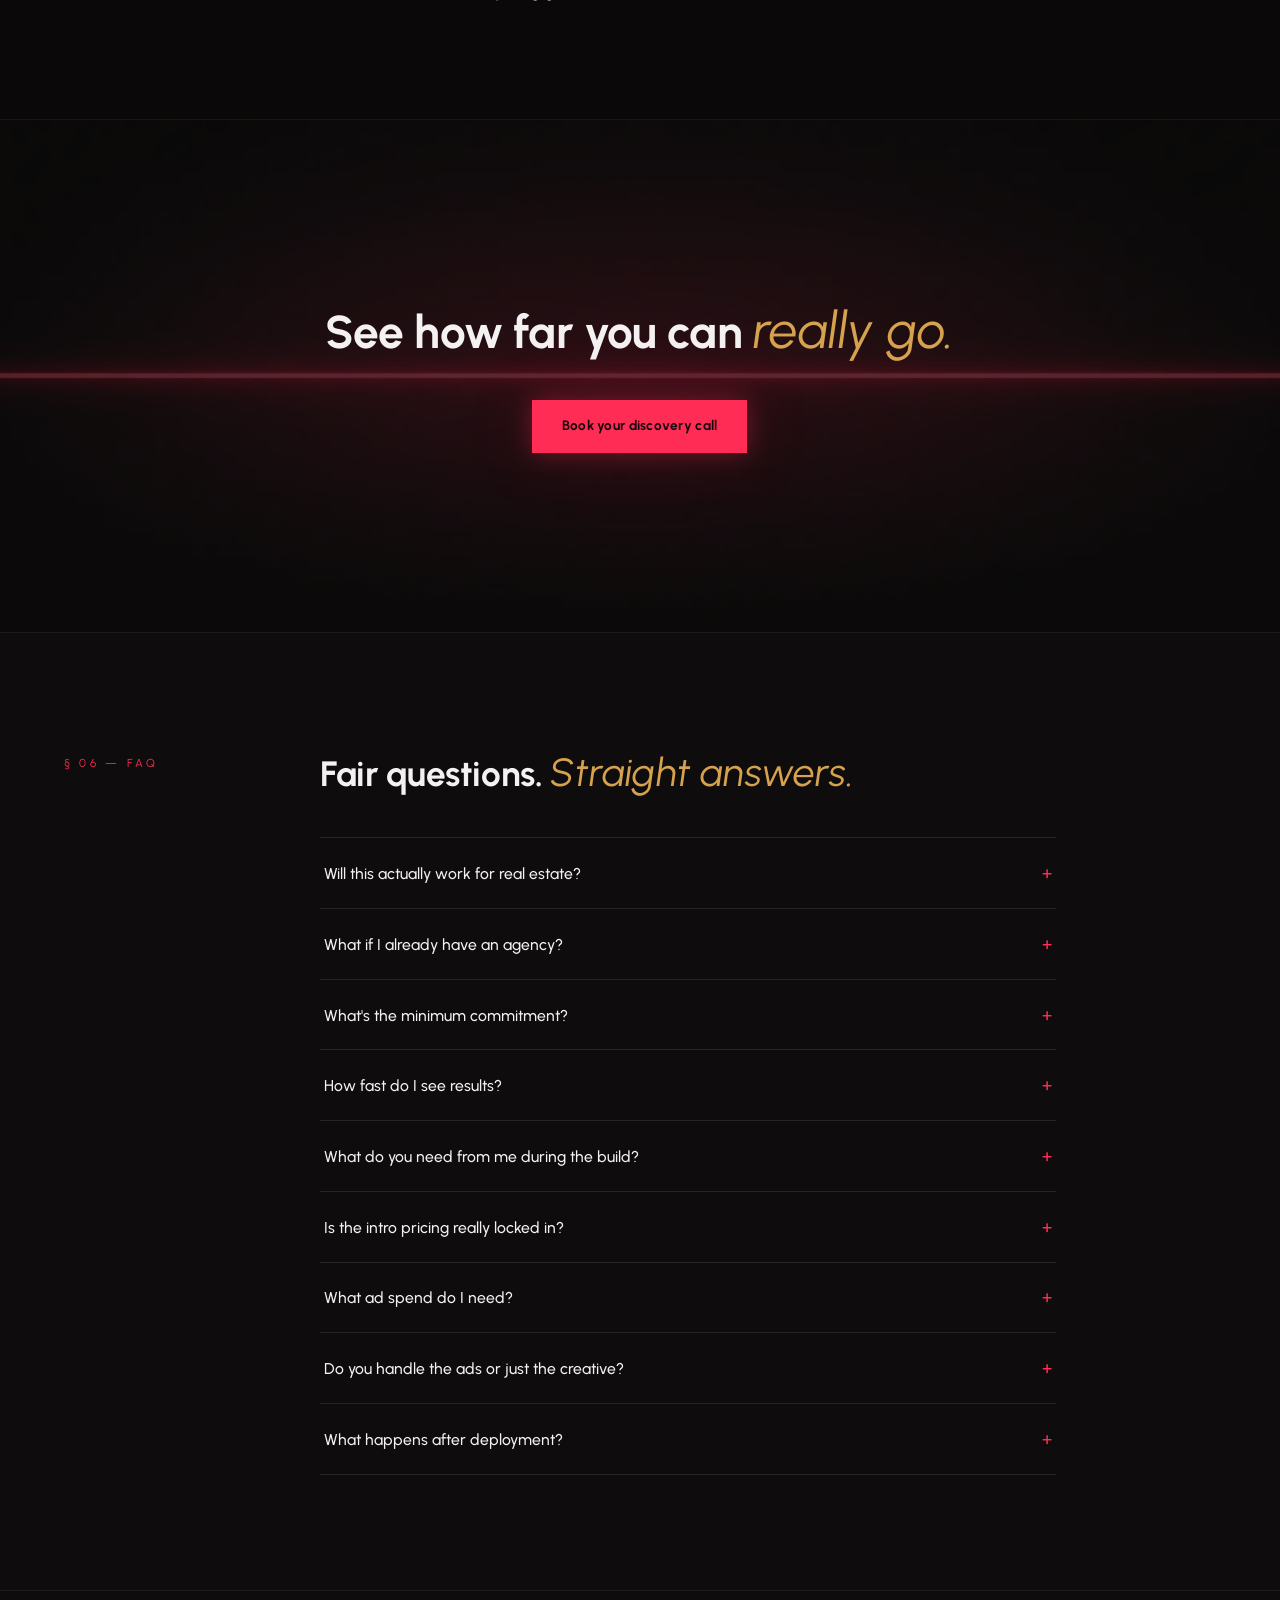
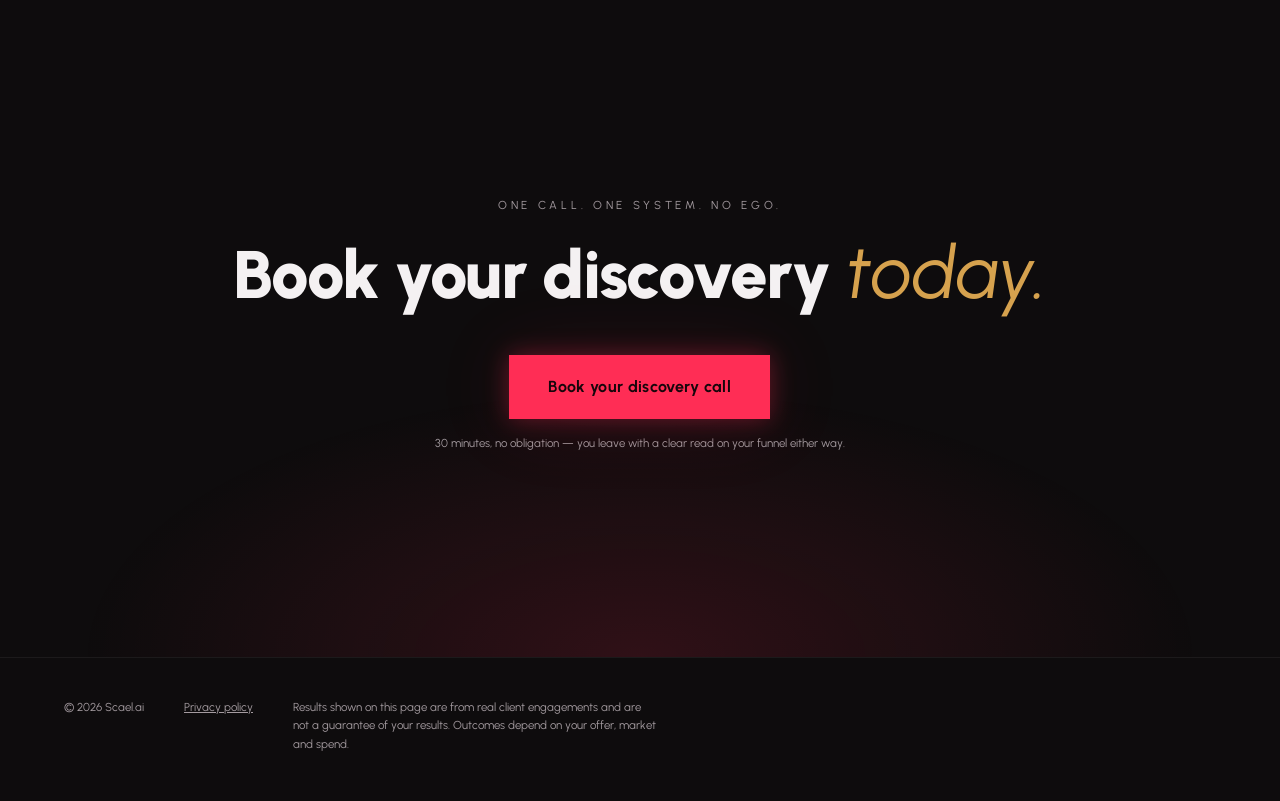
==== commit 7e945800: "Enhance founder section and add proof navigation - Updated the founder's narrative to emphasize auth" ====
--- a/index.html
+++ b/index.html
@@ -68,21 +68,29 @@
           <p class="founder-lede">I'm Bryson.</p>
           <p>
             I've helped multi-million-dollar agencies scale their online
-            presence by adopting new-generation funnel models that actually
-            convert. Everything I've learnt in 5+ years working with some of
-            the leading sales &amp; marketing agencies comes down to one thing:
+            presence with new-generation funnel models that
+            <em class="kw">actually convert</em>. After 5+ years alongside some
+            of the best sales &amp; marketing agencies in the game, one thing
+            holds true across every winning campaign:
           </p>
           <p class="founder-punch">
-            Quality leads that convert don't come from spending $1,000s on
-            creative agencies and videographers. They come from appealing to
-            people's desire for <em class="kw kw--xl">Authenticity.</em>
+            The ads that win aren't the expensive ones — audiences scroll
+            straight past polished, over-produced creative. What stops them is
+            <em class="kw kw--xl">Authenticity</em>: content that feels real,
+            built for the person watching. That's what earns
+            <em class="kw kw--xl">Trust</em> — and trust is what closes the
+            buyer long before the first appointment.
           </p>
+          <p class="founder-next">
+            So here's how we <em class="kw">build it</em> for you.
+            <a href="#proof" aria-label="Continue to proof">↓</a>
+          </p>
         </div>
       </div>
     </section>
 
     <!-- ============ SECTION 3 — CLIENT PROOF ============ -->
-    <section class="section section--proof" aria-labelledby="proof-title">
+    <section class="section section--proof" id="proof" aria-labelledby="proof-title">
       <div class="section-rail">
         <span class="rail-mark">§ 02 — Proof</span>
       </div>
--- a/styles.css
+++ b/styles.css
@@ -278,6 +278,18 @@
   font-size: 1.2rem;
   color: var(--ink) !important;
   line-height: 1.55;
+}
+.founder-next {
+  margin-top: 0.4rem;
+  font-family: var(--font-display);
+  font-weight: 700;
+  font-size: 1.05rem;
+  color: var(--ink) !important;
+}
+.founder-next a {
+  color: var(--neon);
+  text-decoration: none;
+  margin-left: 0.15em;
 }
 
 /* ---------- proof grid ---------- */
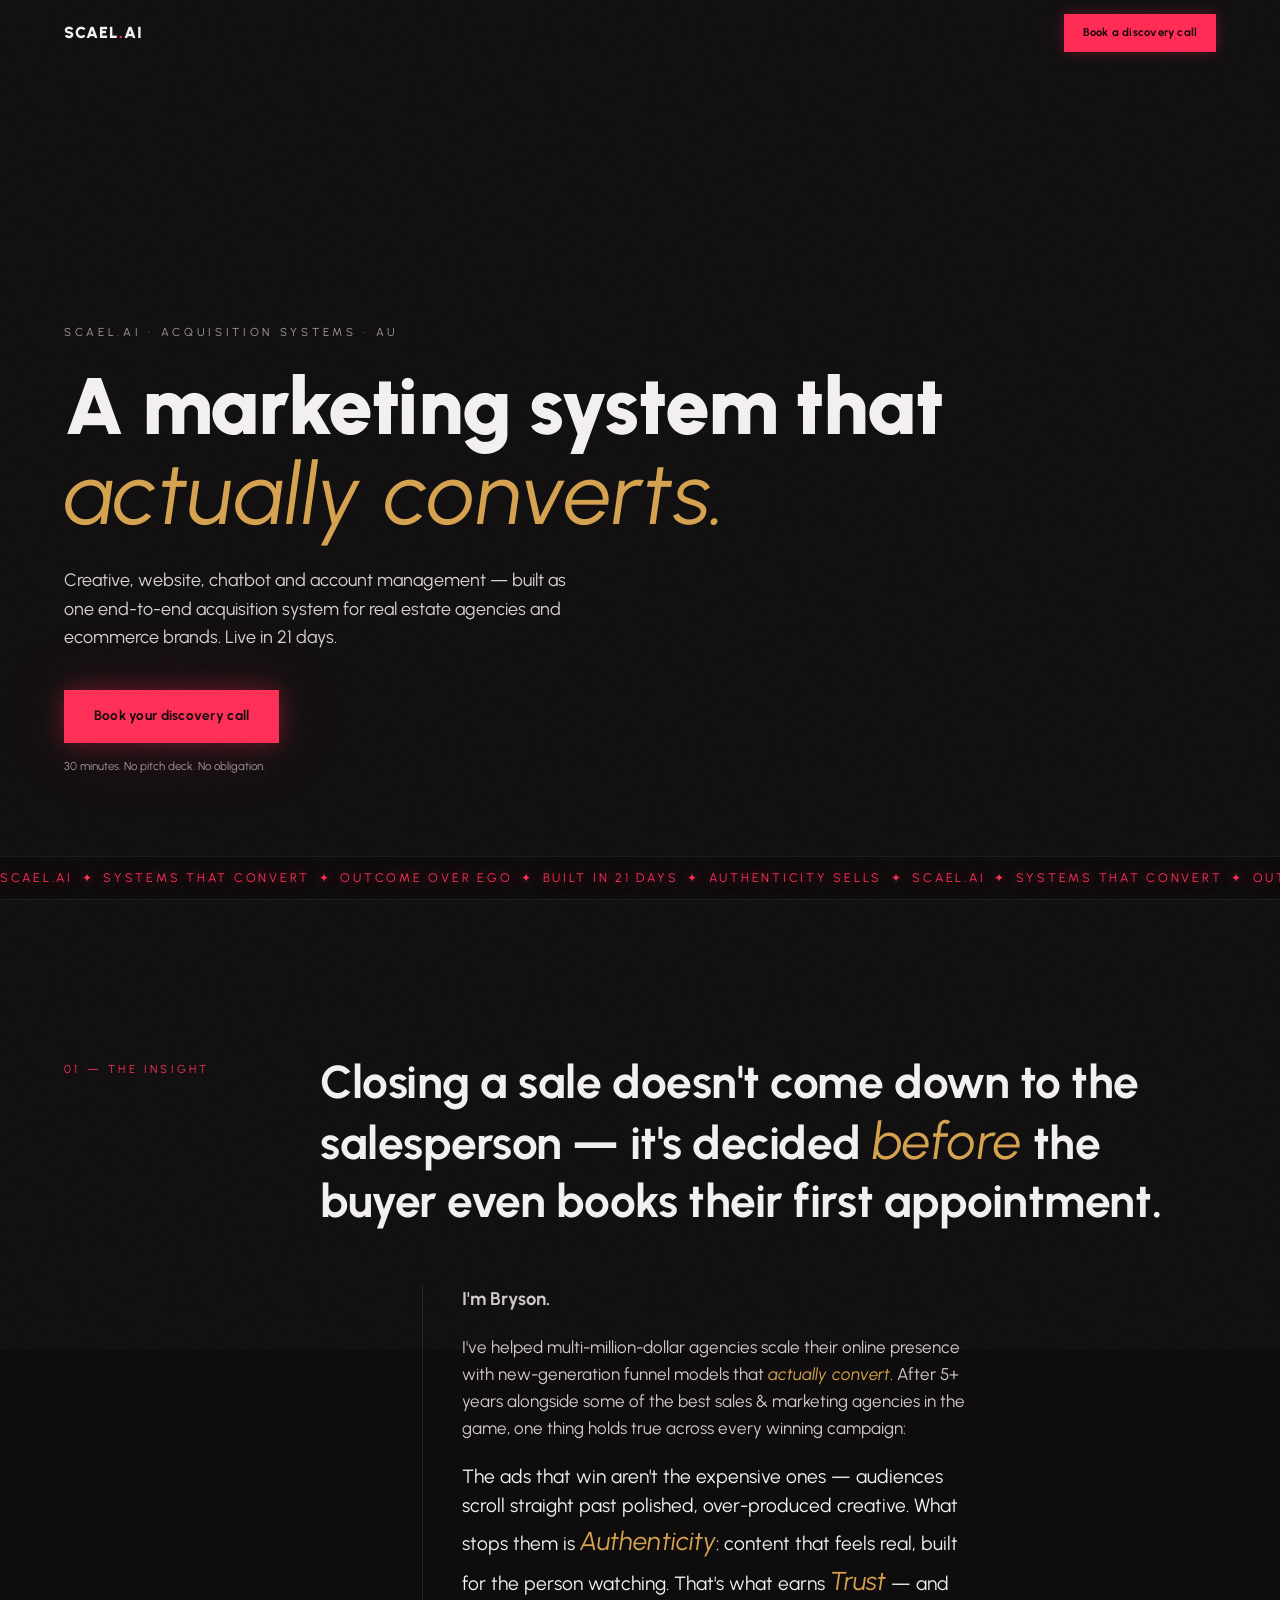
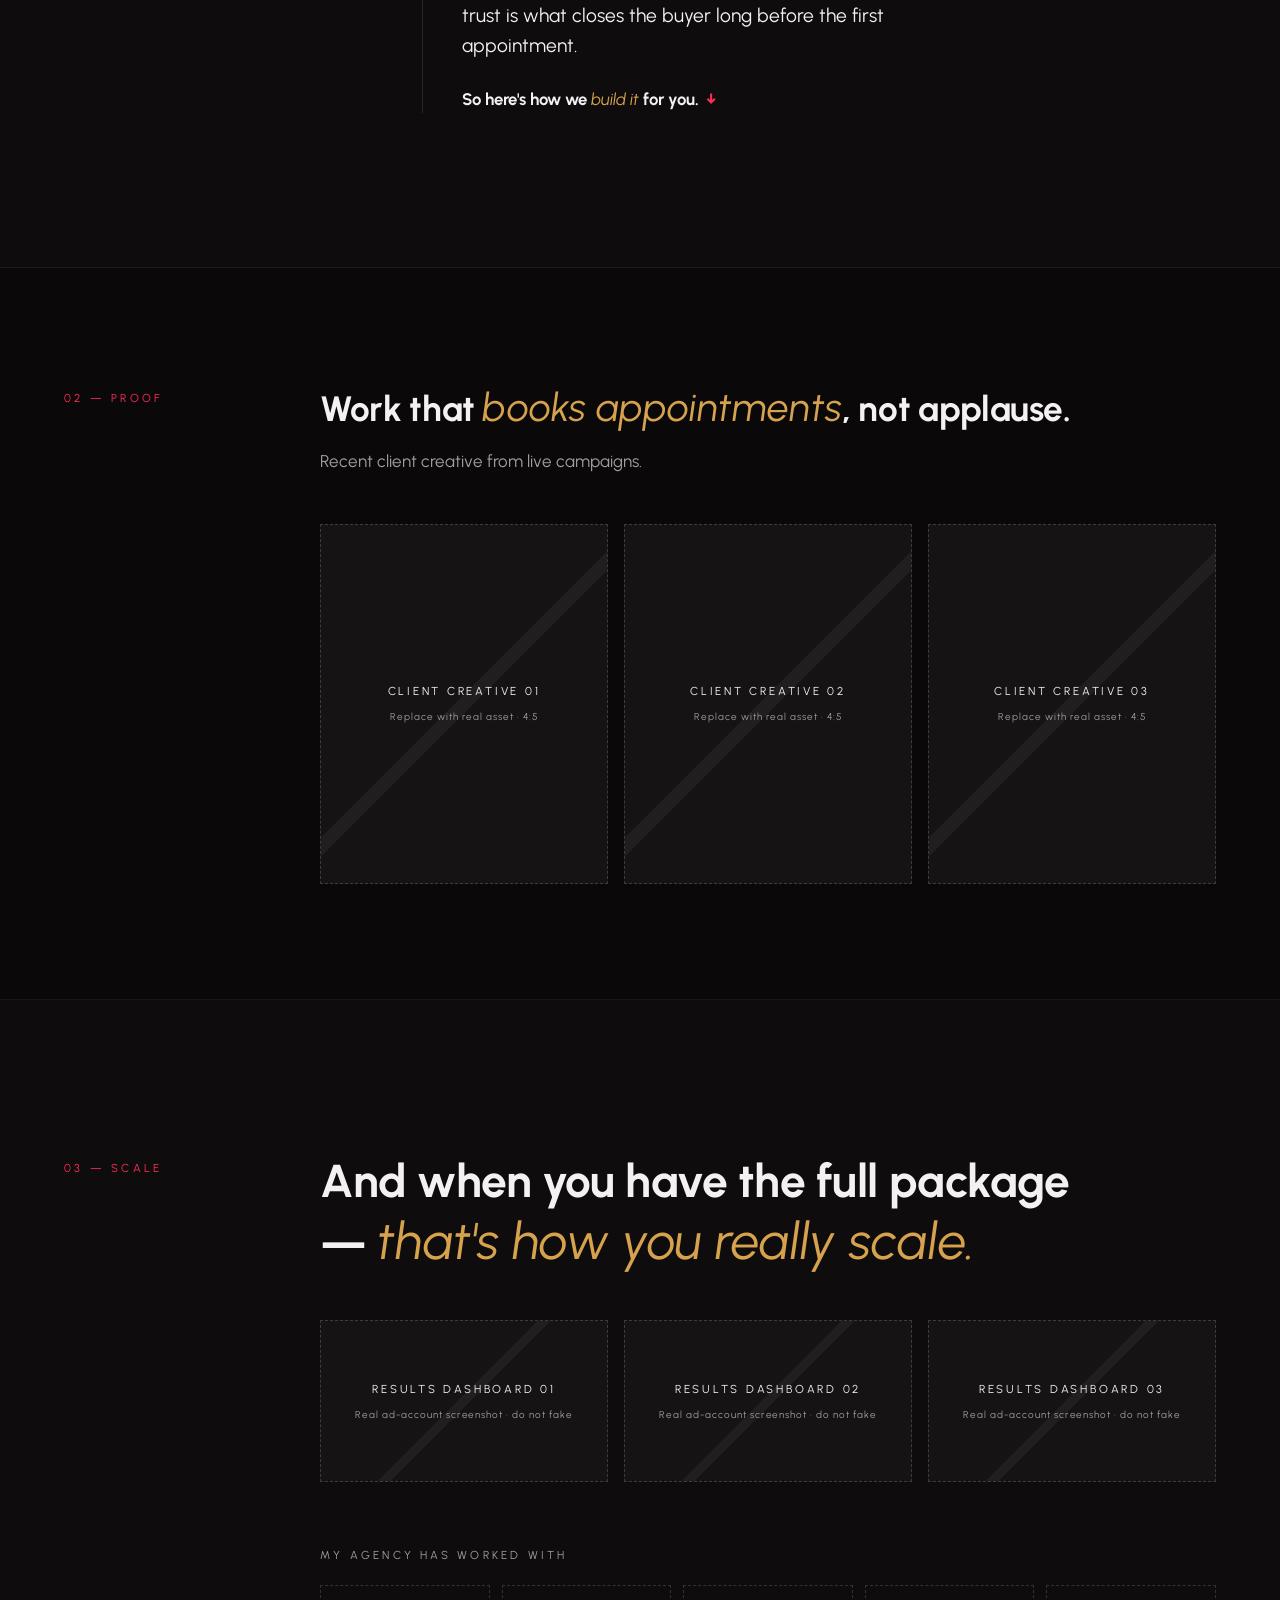
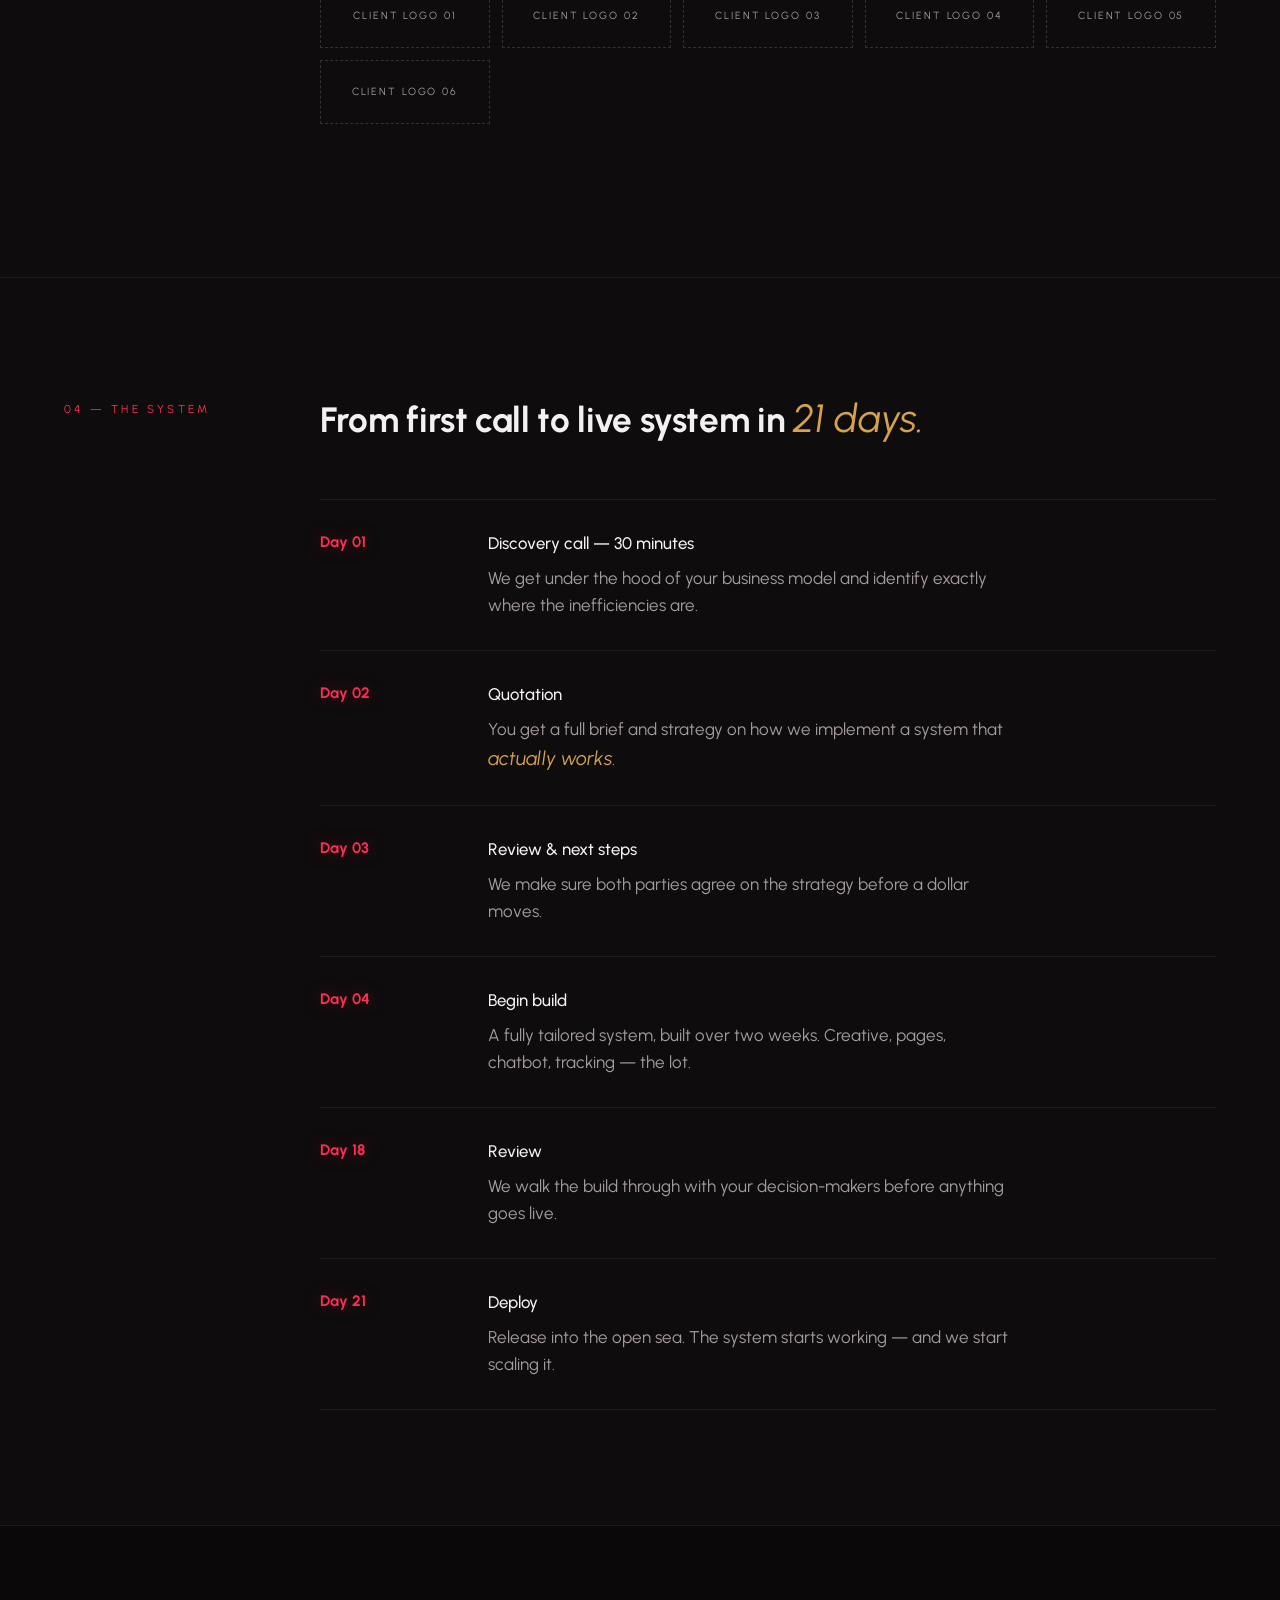
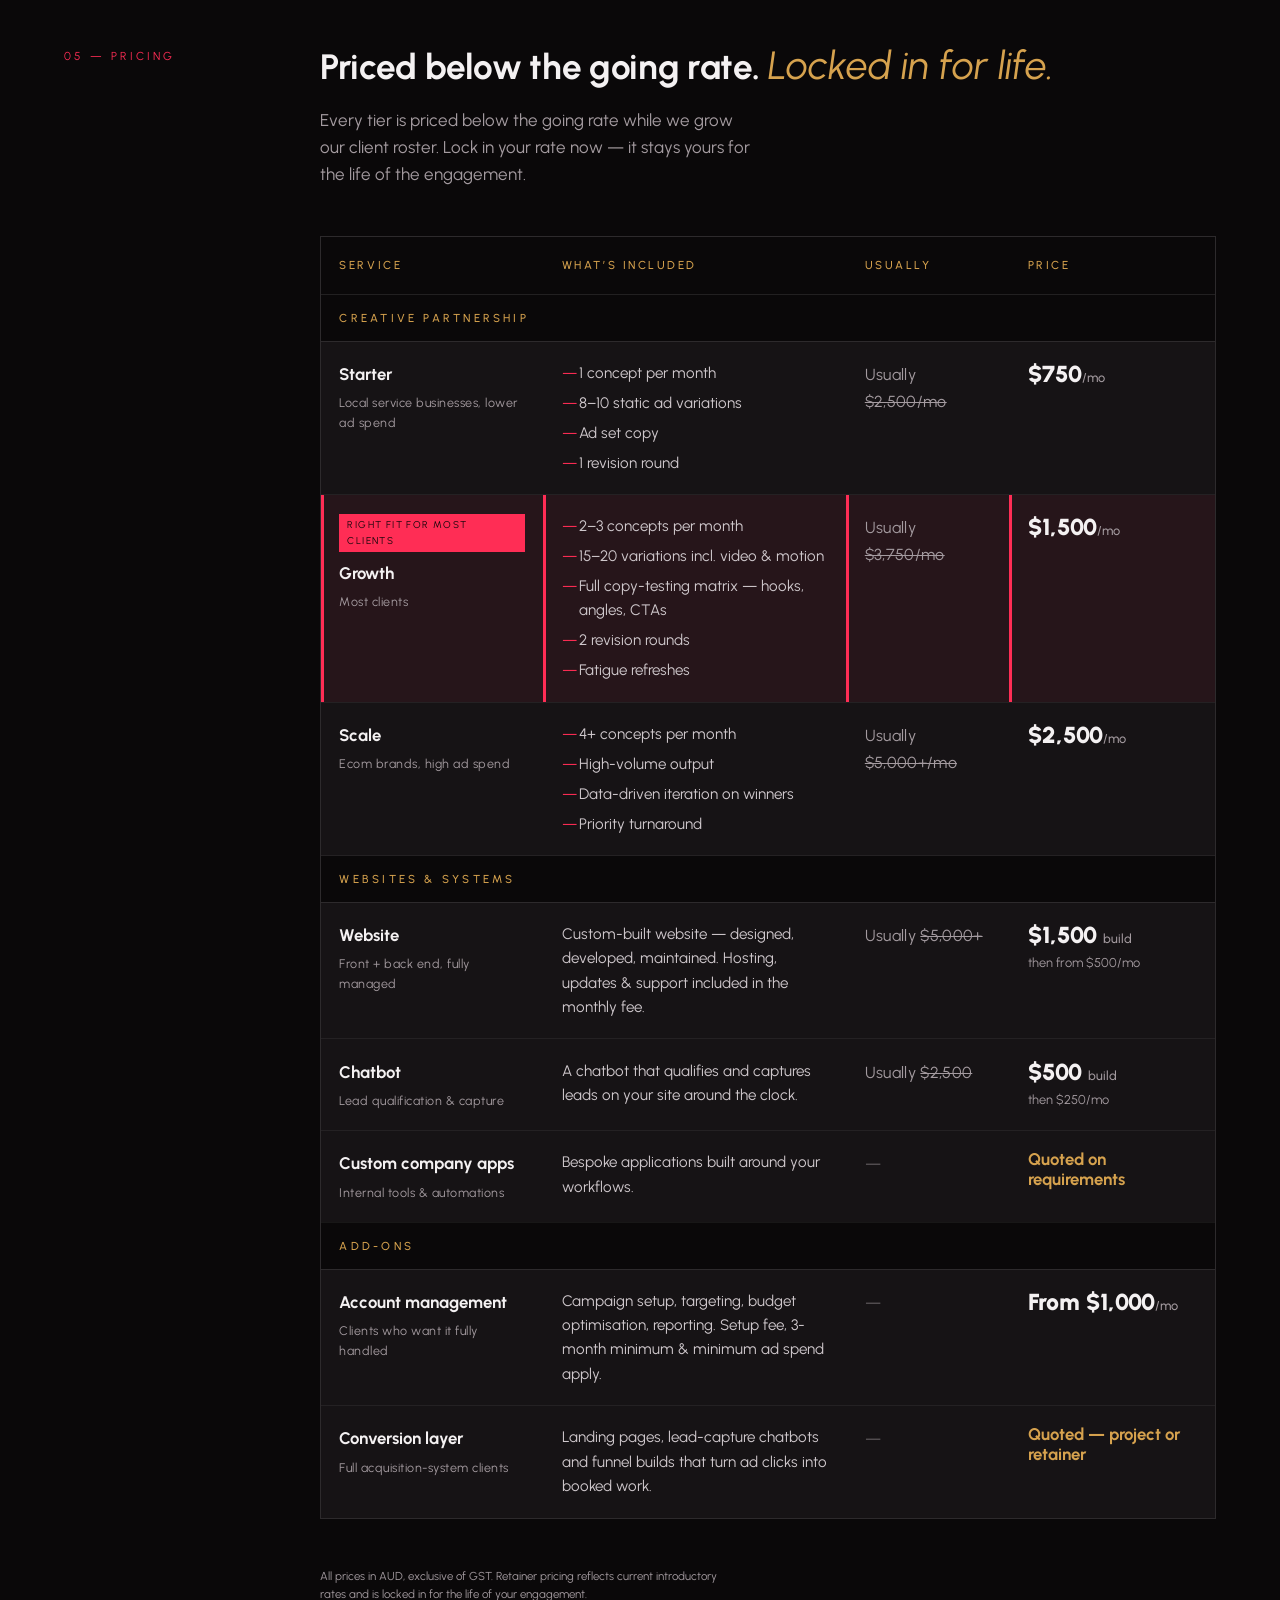
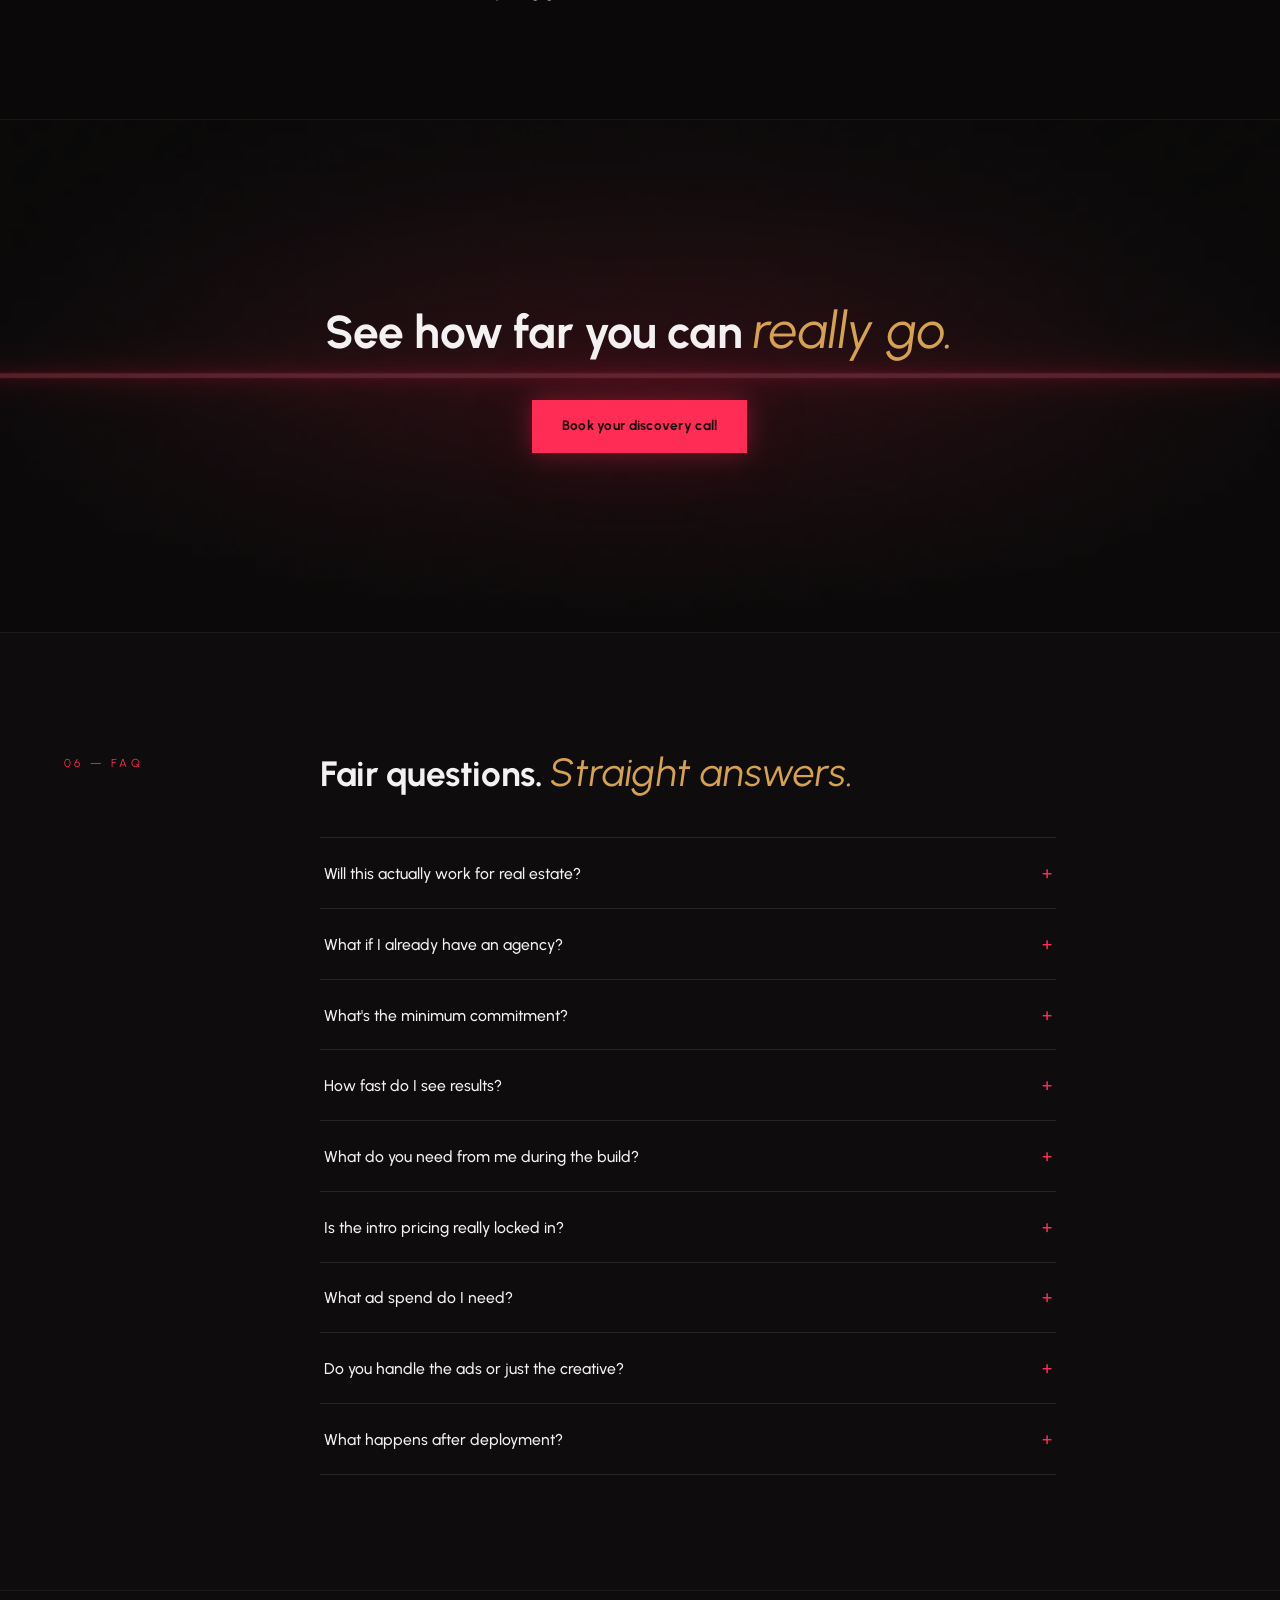
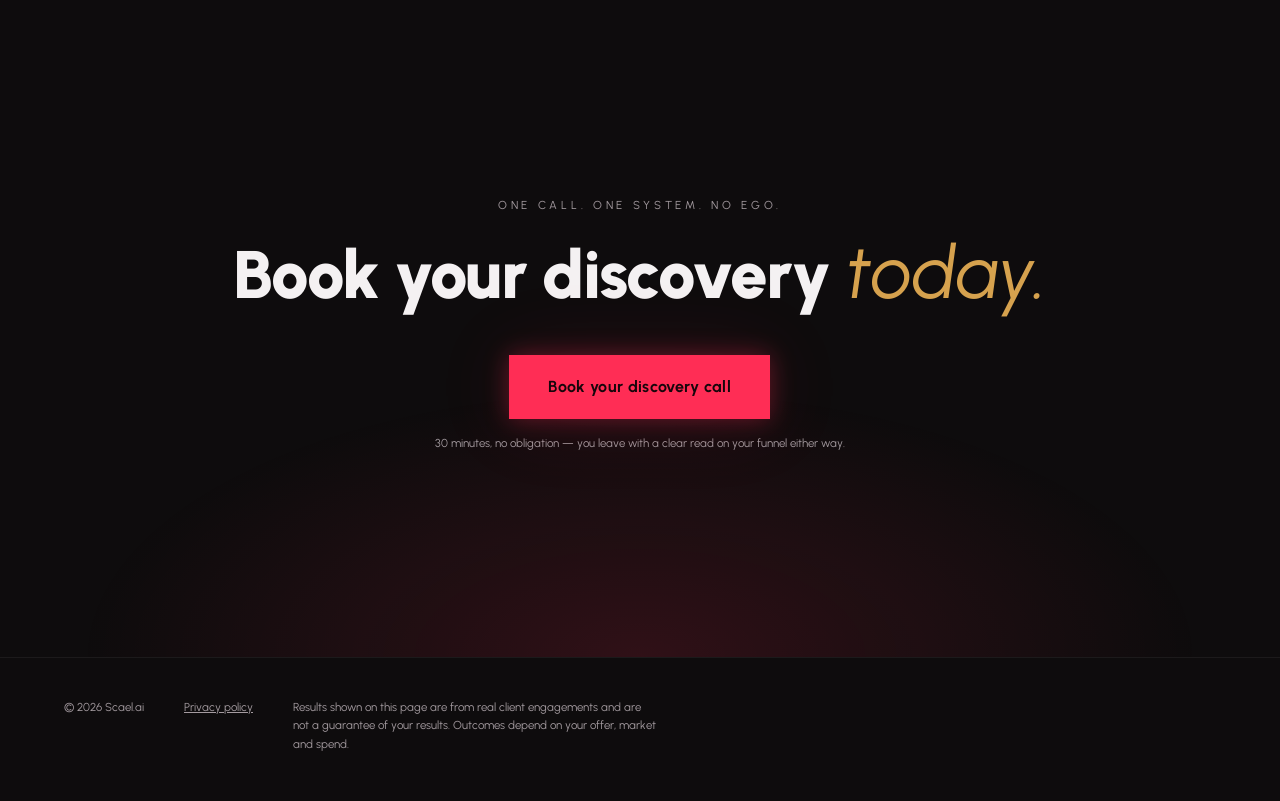
==== commit 83ad54e4: "Update section labels in index.html to remove section symbols" ====
--- a/index.html
+++ b/index.html
@@ -55,7 +55,7 @@
     <!-- ============ SECTION 2 — THE INSIGHT + FOUNDER ============ -->
     <section class="section section--insight" aria-labelledby="insight-title">
       <div class="section-rail">
-        <span class="rail-mark">§ 01 — The insight</span>
+        <span class="rail-mark">01 — The insight</span>
       </div>
       <div class="section-body">
         <h2 class="statement reveal" id="insight-title">
@@ -92,7 +92,7 @@
     <!-- ============ SECTION 3 — CLIENT PROOF ============ -->
     <section class="section section--proof" id="proof" aria-labelledby="proof-title">
       <div class="section-rail">
-        <span class="rail-mark">§ 02 — Proof</span>
+        <span class="rail-mark">02 — Proof</span>
       </div>
       <div class="section-body">
         <h2 class="section-title reveal" id="proof-title">
@@ -116,7 +116,7 @@
     <!-- ============ SECTION 4 — THE SCALE STATEMENT ============ -->
     <section class="section section--scale" aria-labelledby="scale-title">
       <div class="section-rail">
-        <span class="rail-mark">§ 03 — Scale</span>
+        <span class="rail-mark">03 — Scale</span>
       </div>
       <div class="section-body">
         <h2 class="statement reveal" id="scale-title">
@@ -148,7 +148,7 @@
     <!-- ============ SECTION 5 — THE SYSTEM (21 DAYS) ============ -->
     <section class="section section--system" aria-labelledby="system-title">
       <div class="section-rail">
-        <span class="rail-mark">§ 04 — The system</span>
+        <span class="rail-mark">04 — The system</span>
       </div>
       <div class="section-body">
         <h2 class="section-title reveal" id="system-title">
@@ -205,7 +205,7 @@
     <!-- ============ SECTION 6 — PRICING ============ -->
     <section class="section section--pricing" aria-labelledby="pricing-title">
       <div class="section-rail">
-        <span class="rail-mark">§ 05 — Pricing</span>
+        <span class="rail-mark">05 — Pricing</span>
       </div>
       <div class="section-body">
         <h2 class="section-title reveal" id="pricing-title">
@@ -376,7 +376,7 @@
     <!-- ============ SECTION 8 — FAQ ============ -->
     <section class="section section--faq" aria-labelledby="faq-title">
       <div class="section-rail">
-        <span class="rail-mark">§ 06 — FAQ</span>
+        <span class="rail-mark">06 — FAQ</span>
       </div>
       <div class="section-body">
         <h2 class="section-title reveal" id="faq-title">Fair questions. <em class="kw">Straight answers.</em></h2>
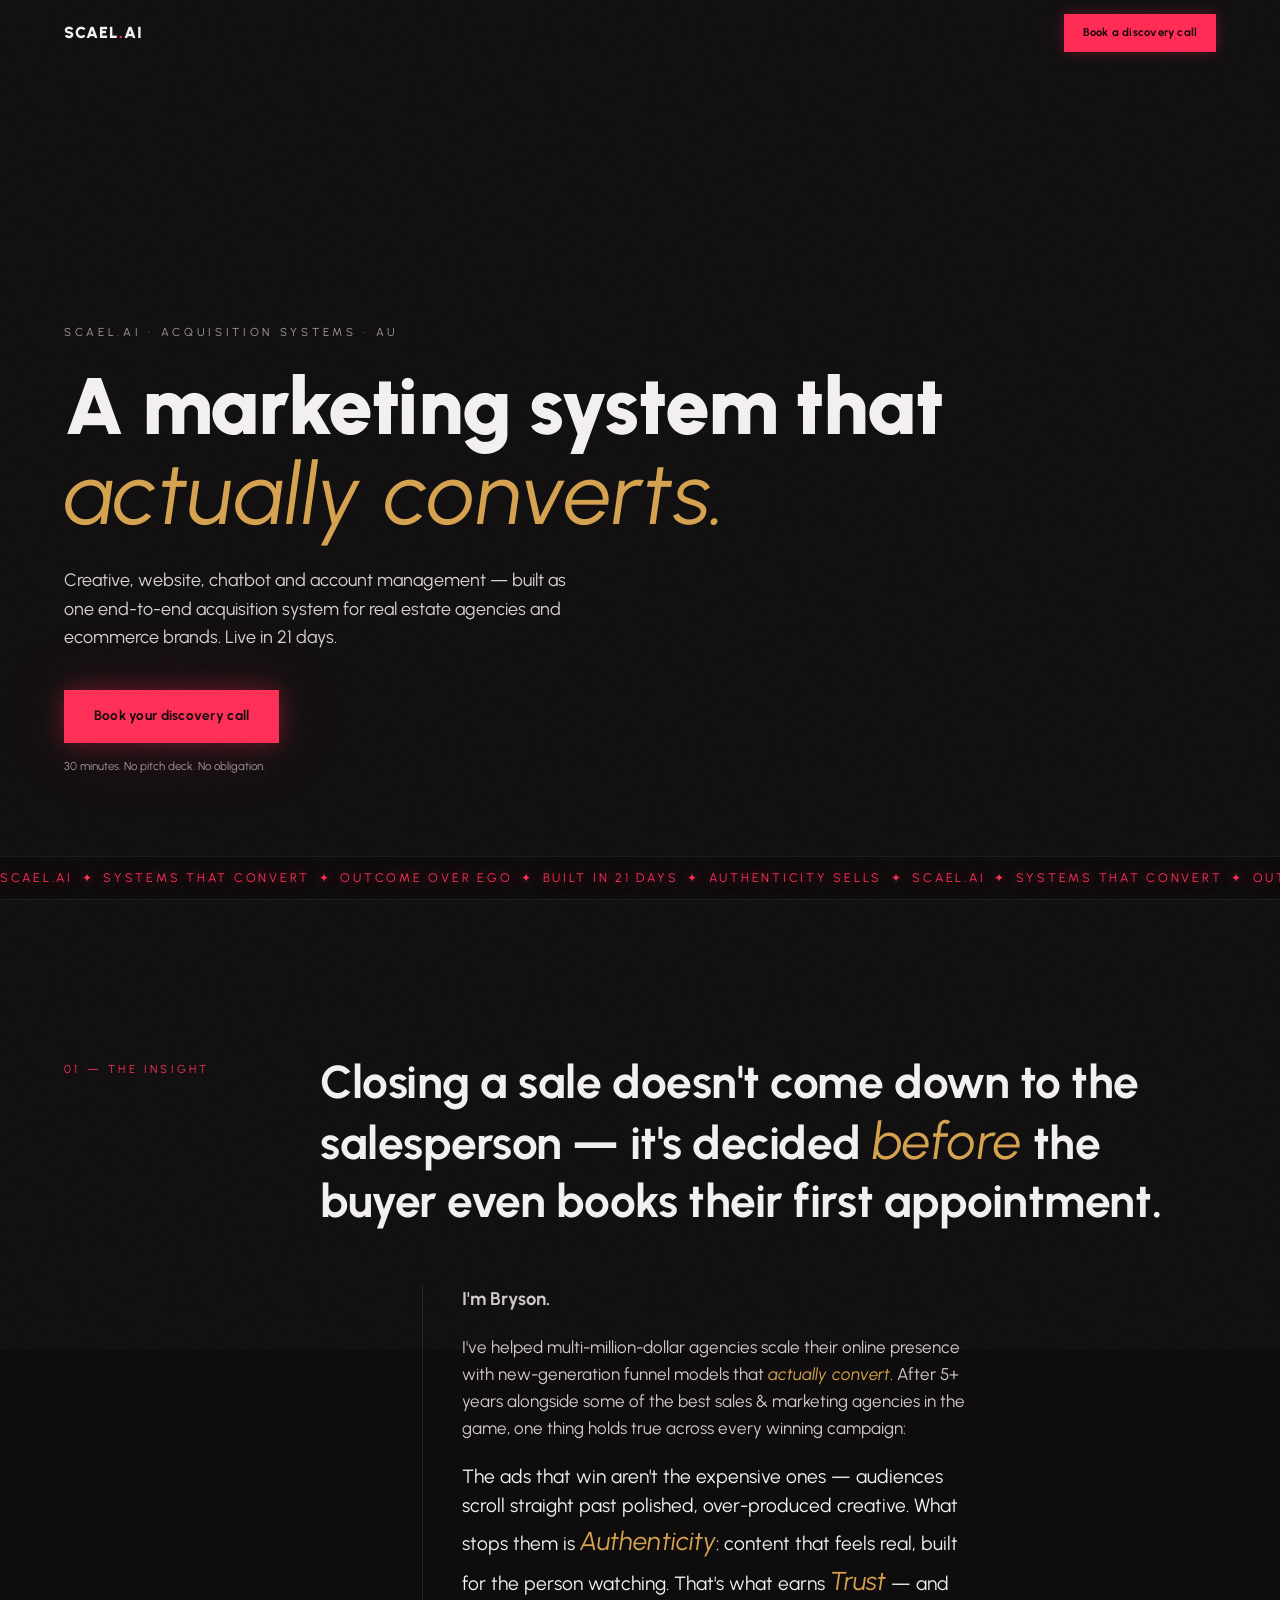
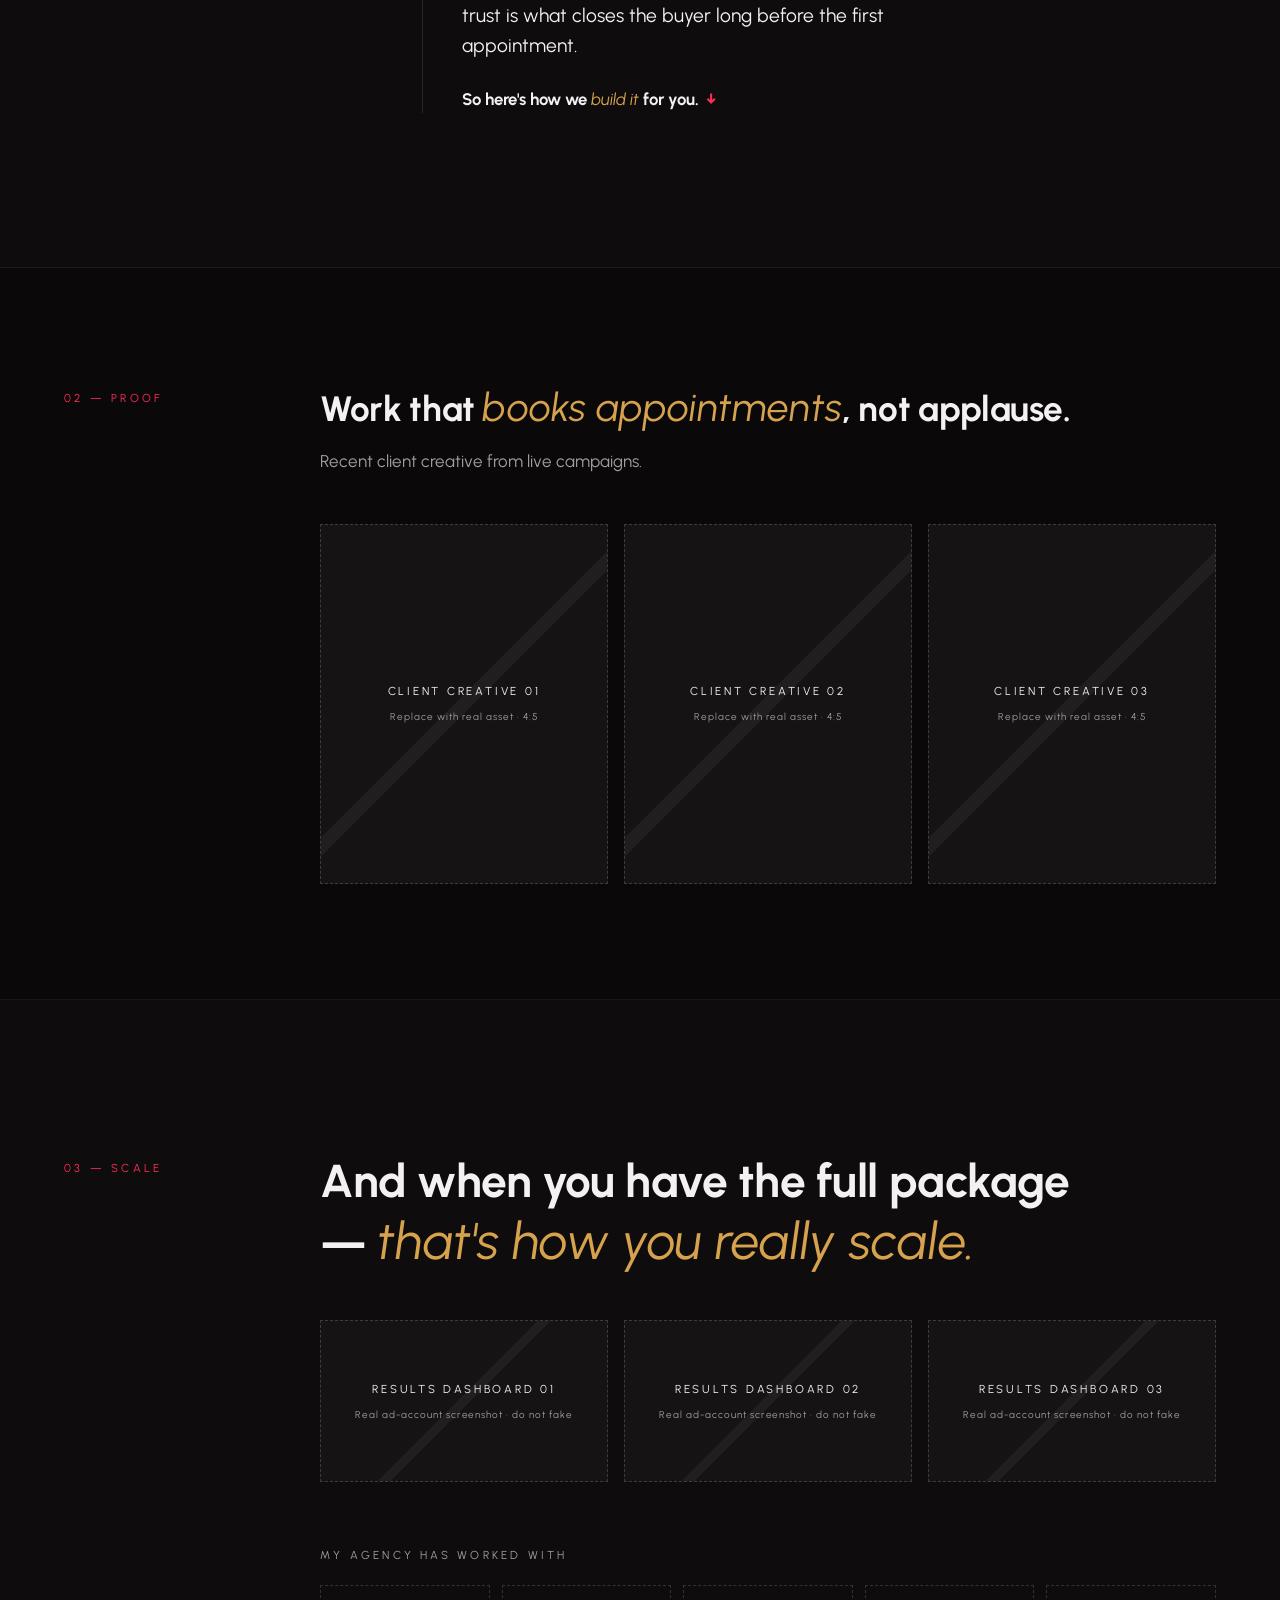
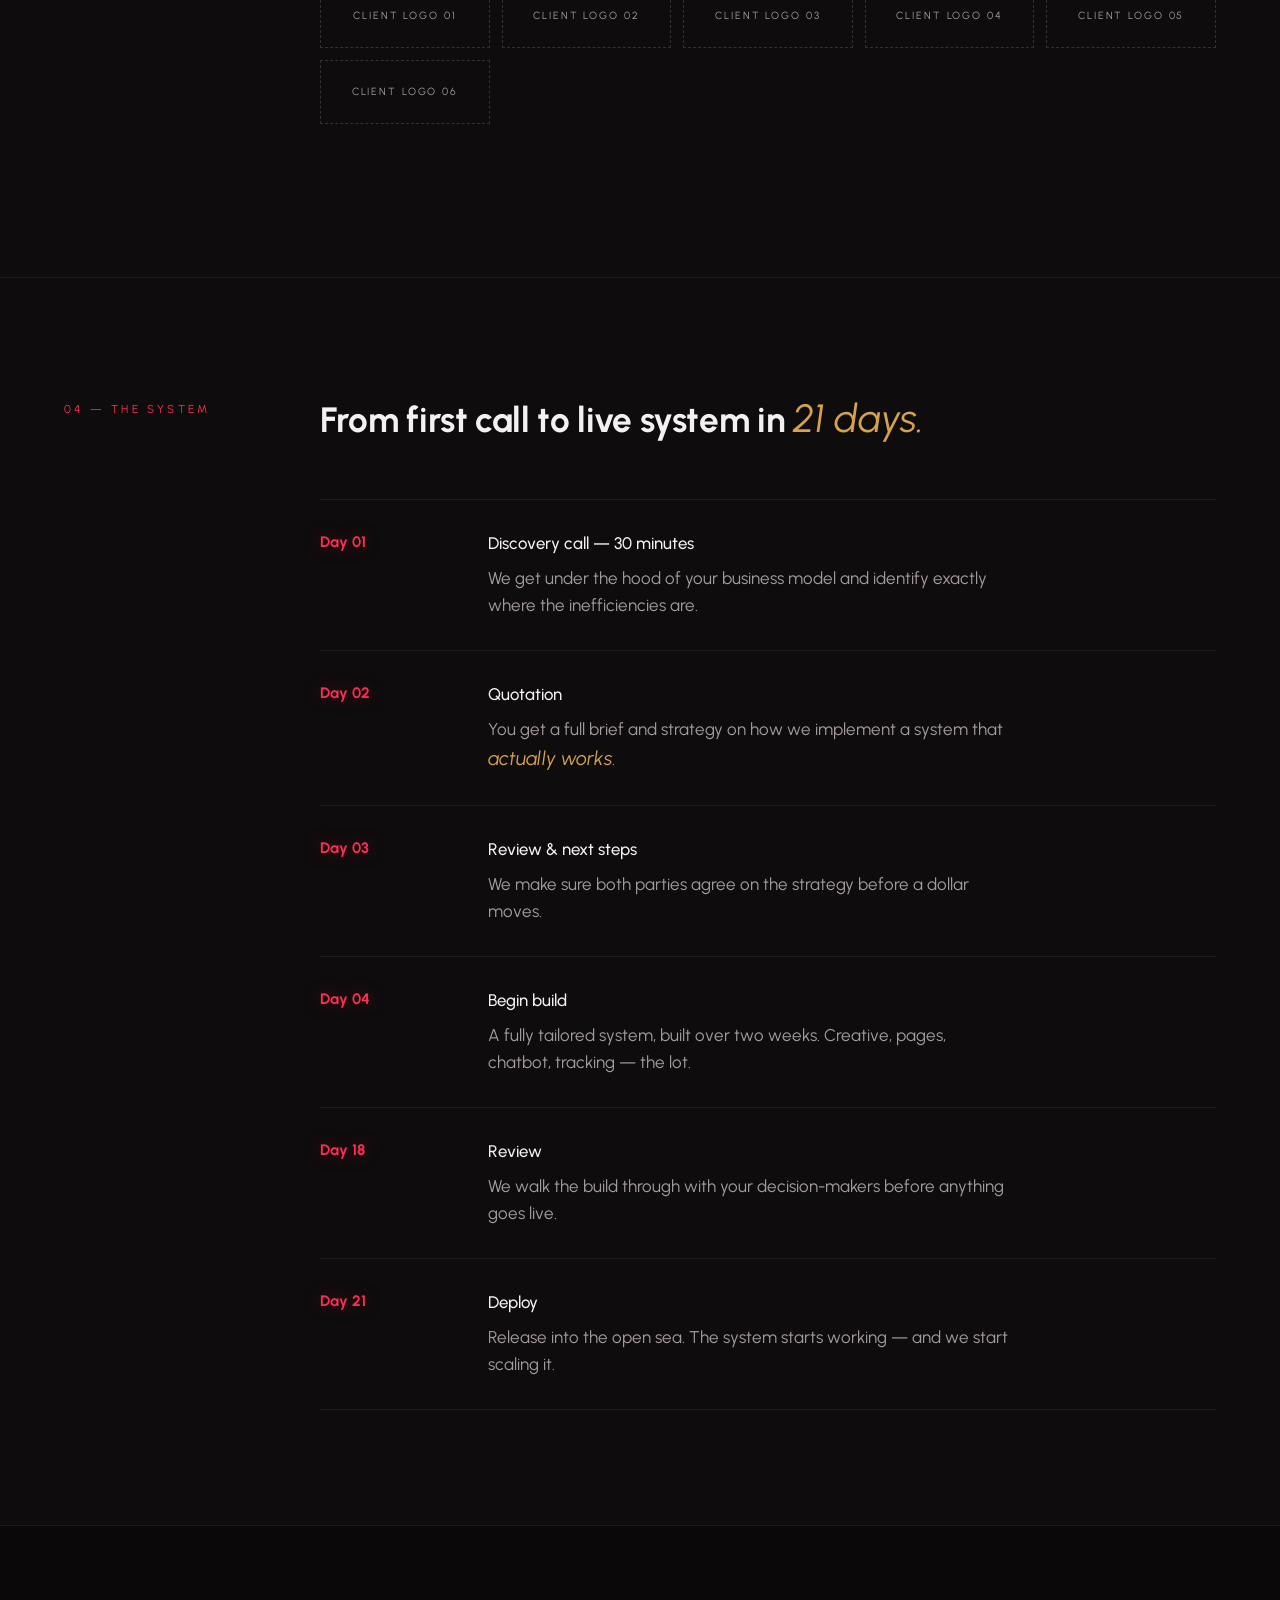
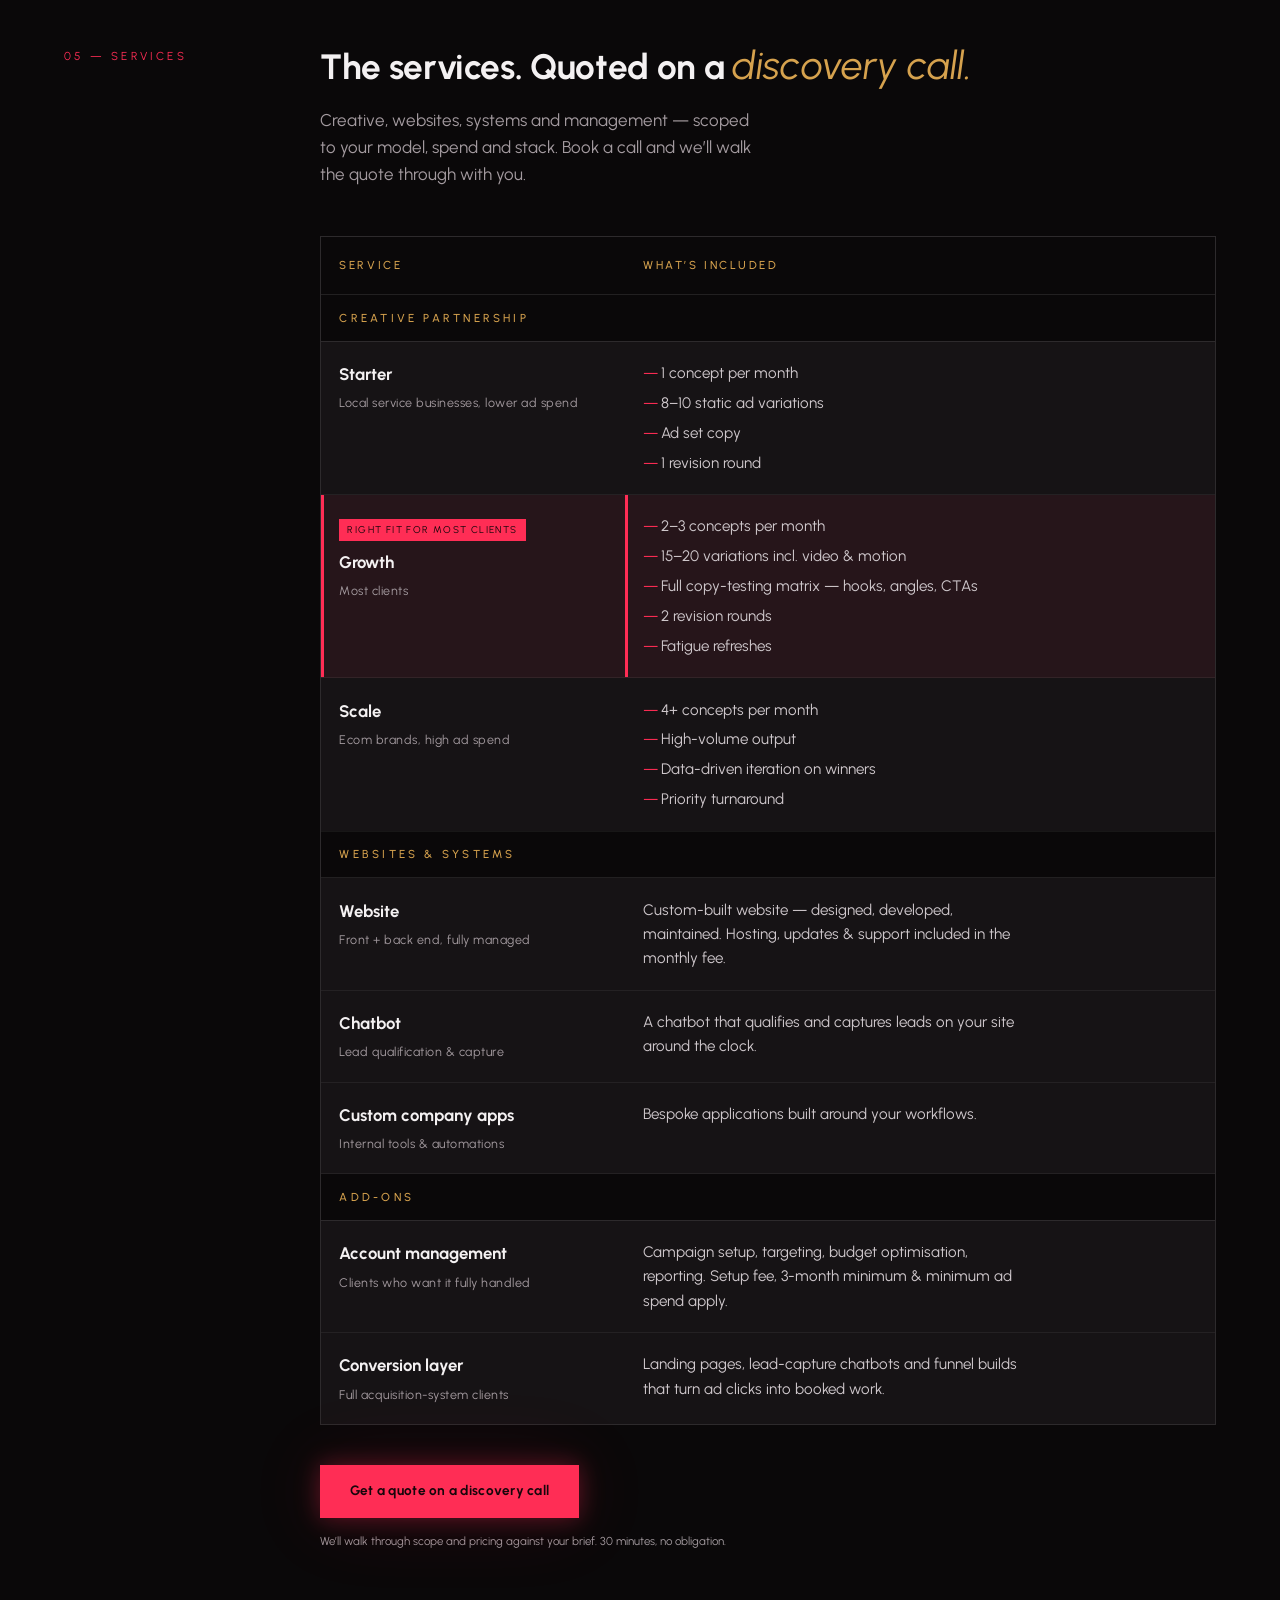
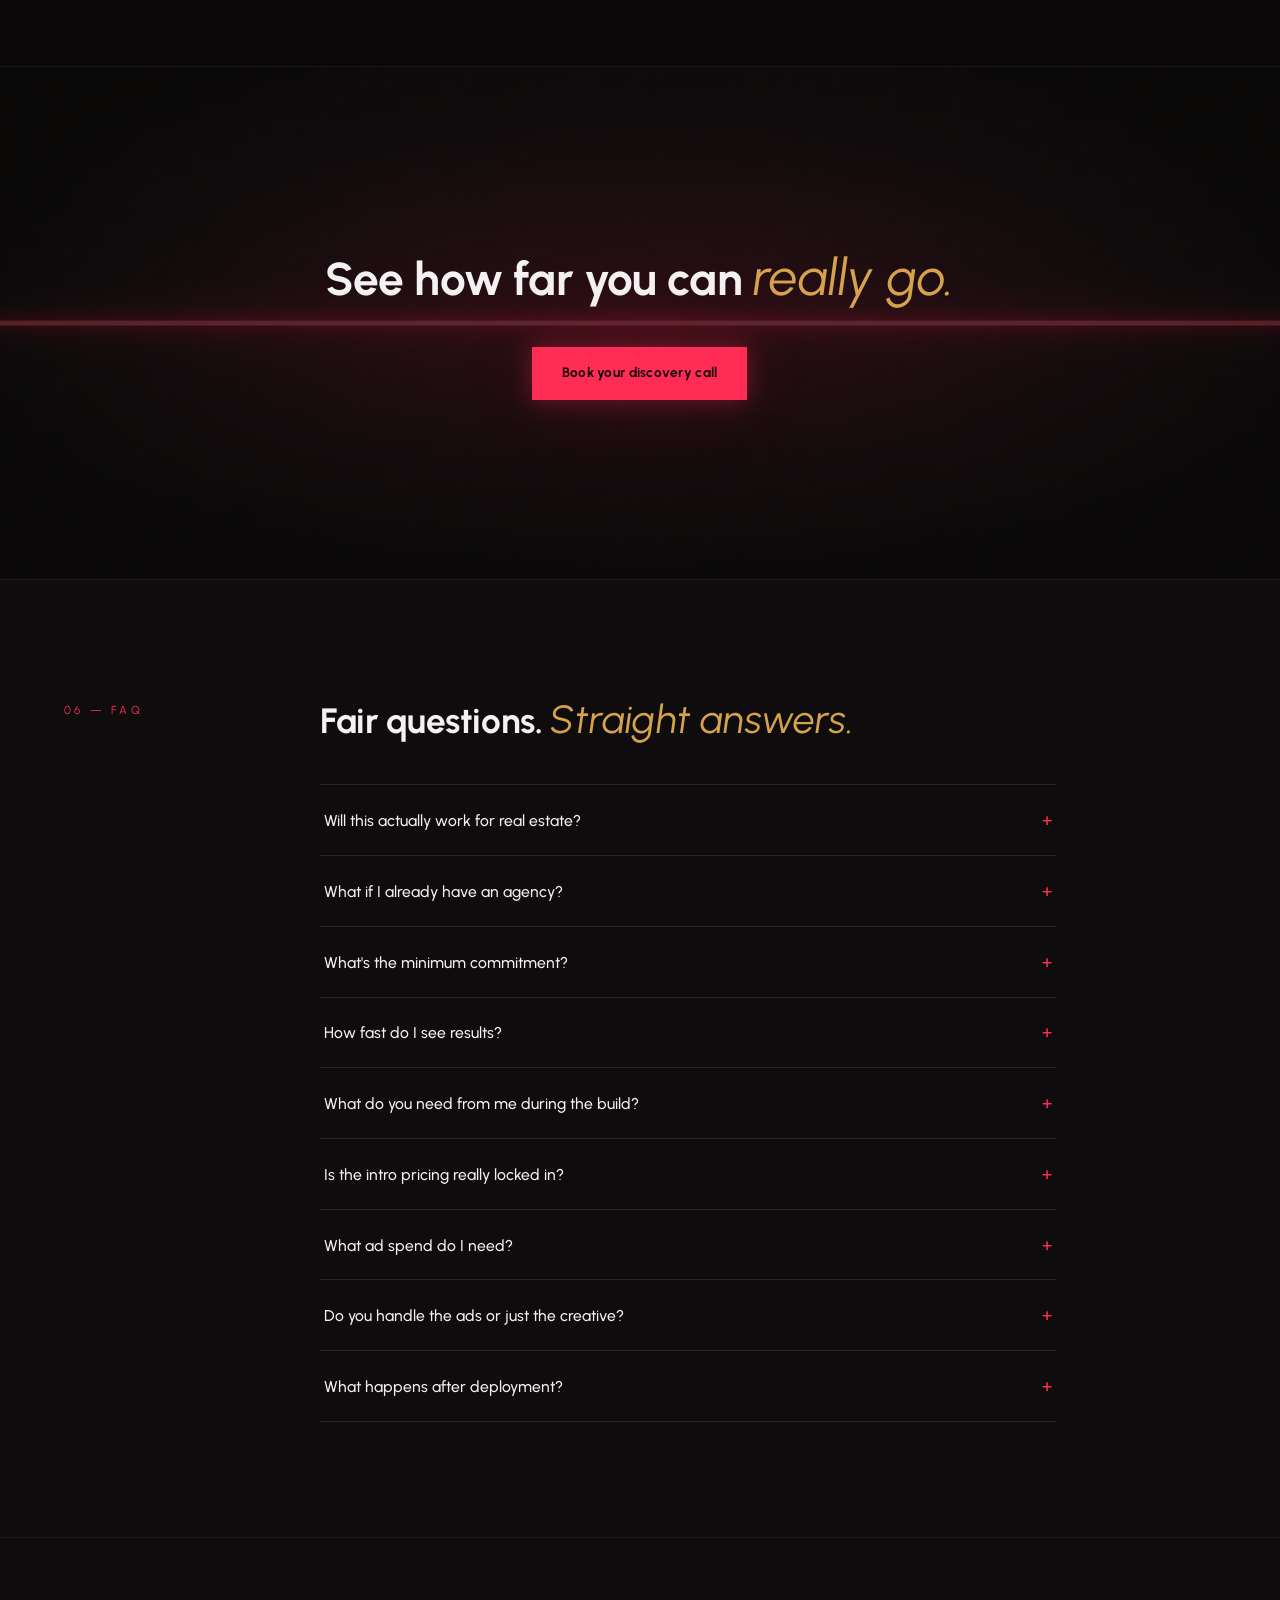
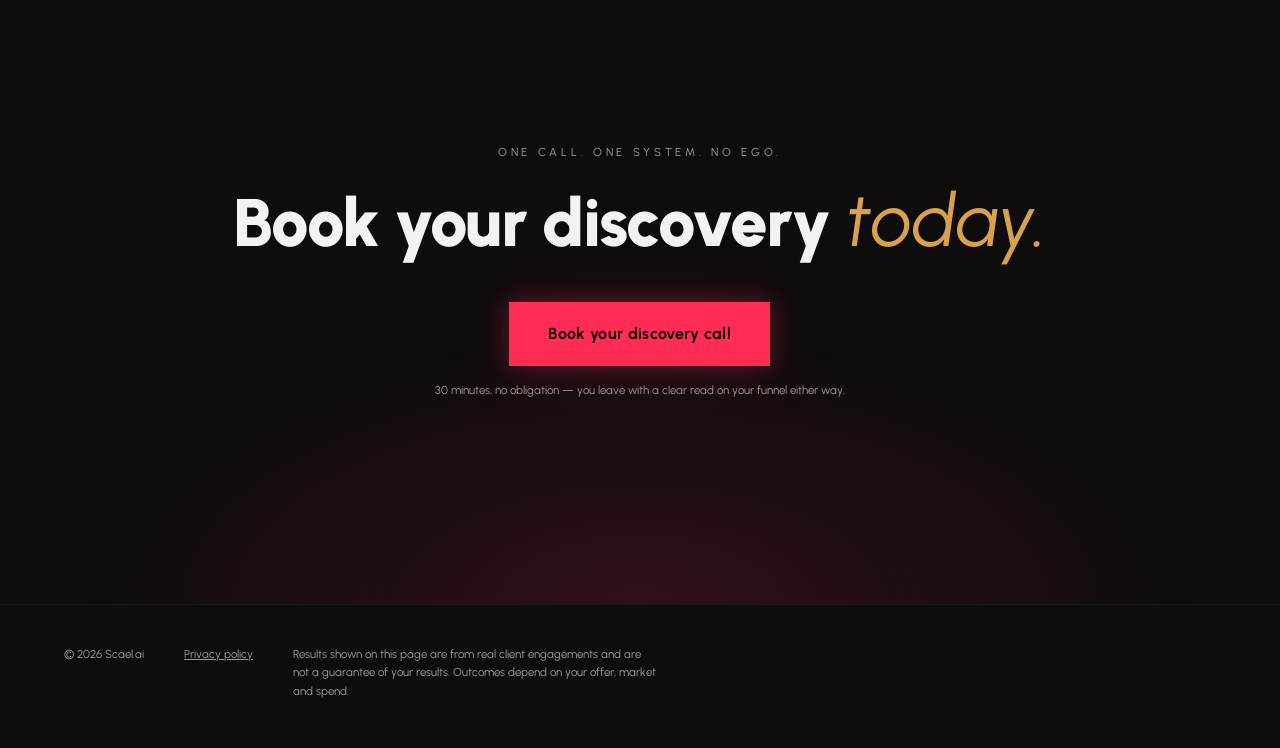
==== commit 266580e3: "Revise pricing section in index.html to reflect service offerings and update styles - Changed sectio" ====
--- a/index.html
+++ b/index.html
@@ -202,19 +202,18 @@
       </div>
     </section>
 
-    <!-- ============ SECTION 6 — PRICING ============ -->
-    <section class="section section--pricing" aria-labelledby="pricing-title">
-      <div class="section-rail">
-        <span class="rail-mark">05 — Pricing</span>
+    <!-- ============ SECTION 6 — SERVICES ============ -->
+    <section class="section section--pricing" id="pricing" aria-labelledby="pricing-title">
+      <div class="section-rail">
+        <span class="rail-mark">05 — Services</span>
       </div>
       <div class="section-body">
         <h2 class="section-title reveal" id="pricing-title">
-          Priced below the going rate. <em class="kw">Locked in for life.</em>
+          The services. Quoted on a <em class="kw">discovery call.</em>
         </h2>
         <p class="section-sub reveal">
-          Every tier is priced below the going rate while we grow our client
-          roster. Lock in your rate now — it stays yours for the life of the
-          engagement.
+          Creative, websites, systems and management — scoped to your model,
+          spend and stack. Book a call and we’ll walk the quote through with you.
         </p>
 
         <div class="price-matrix-wrap reveal">
@@ -223,13 +222,11 @@
               <tr>
                 <th scope="col">Service</th>
                 <th scope="col">What’s included</th>
-                <th scope="col">Usually</th>
-                <th scope="col">Price</th>
               </tr>
             </thead>
             <tbody>
               <tr class="price-group">
-                <th scope="rowgroup" colspan="4">Creative partnership</th>
+                <th scope="rowgroup" colspan="2">Creative partnership</th>
               </tr>
               <tr>
                 <td data-label="Service">
@@ -244,8 +241,6 @@
                     <li>1 revision round</li>
                   </ul>
                 </td>
-                <td data-label="Usually"><span class="price-was">Usually <s>$2,500/mo</s></span></td>
-                <td data-label="Price"><span class="price-now">$750<small>/mo</small></span></td>
               </tr>
               <tr class="price-row--hot">
                 <td data-label="Service">
@@ -262,8 +257,6 @@
                     <li>Fatigue refreshes</li>
                   </ul>
                 </td>
-                <td data-label="Usually"><span class="price-was">Usually <s>$3,750/mo</s></span></td>
-                <td data-label="Price"><span class="price-now">$1,500<small>/mo</small></span></td>
               </tr>
               <tr>
                 <td data-label="Service">
@@ -278,12 +271,10 @@
                     <li>Priority turnaround</li>
                   </ul>
                 </td>
-                <td data-label="Usually"><span class="price-was">Usually <s>$5,000+/mo</s></span></td>
-                <td data-label="Price"><span class="price-now">$2,500<small>/mo</small></span></td>
               </tr>
 
               <tr class="price-group">
-                <th scope="rowgroup" colspan="4">Websites &amp; systems</th>
+                <th scope="rowgroup" colspan="2">Websites &amp; systems</th>
               </tr>
               <tr>
                 <td data-label="Service">
@@ -293,11 +284,6 @@
                 <td data-label="What’s included">
                   <p class="row-detail">Custom-built website — designed, developed, maintained. Hosting, updates &amp; support included in the monthly fee.</p>
                 </td>
-                <td data-label="Usually"><span class="price-was">Usually <s>$5,000+</s></span></td>
-                <td data-label="Price">
-                  <span class="price-now">$1,500 <small>build</small></span>
-                  <span class="price-then">then from $500/mo</span>
-                </td>
               </tr>
               <tr>
                 <td data-label="Service">
@@ -307,11 +293,6 @@
                 <td data-label="What’s included">
                   <p class="row-detail">A chatbot that qualifies and captures leads on your site around the clock.</p>
                 </td>
-                <td data-label="Usually"><span class="price-was">Usually <s>$2,500</s></span></td>
-                <td data-label="Price">
-                  <span class="price-now">$500 <small>build</small></span>
-                  <span class="price-then">then $250/mo</span>
-                </td>
               </tr>
               <tr>
                 <td data-label="Service">
@@ -321,12 +302,10 @@
                 <td data-label="What’s included">
                   <p class="row-detail">Bespoke applications built around your workflows.</p>
                 </td>
-                <td data-label="Usually"><span class="price-was price-was--none">—</span></td>
-                <td data-label="Price"><span class="price-now price-now--quote">Quoted on requirements</span></td>
               </tr>
 
               <tr class="price-group">
-                <th scope="rowgroup" colspan="4">Add-ons</th>
+                <th scope="rowgroup" colspan="2">Add-ons</th>
               </tr>
               <tr>
                 <td data-label="Service">
@@ -336,8 +315,6 @@
                 <td data-label="What’s included">
                   <p class="row-detail">Campaign setup, targeting, budget optimisation, reporting. Setup fee, 3-month minimum &amp; minimum ad spend apply.</p>
                 </td>
-                <td data-label="Usually"><span class="price-was price-was--none">—</span></td>
-                <td data-label="Price"><span class="price-now">From $1,000<small>/mo</small></span></td>
               </tr>
               <tr>
                 <td data-label="Service">
@@ -347,17 +324,15 @@
                 <td data-label="What’s included">
                   <p class="row-detail">Landing pages, lead-capture chatbots and funnel builds that turn ad clicks into booked work.</p>
                 </td>
-                <td data-label="Usually"><span class="price-was price-was--none">—</span></td>
-                <td data-label="Price"><span class="price-now price-now--quote">Quoted — project or retainer</span></td>
               </tr>
             </tbody>
           </table>
         </div>
 
-        <p class="price-fine reveal">
-          All prices in AUD, exclusive of GST. Retainer pricing reflects current
-          introductory rates and is locked in for the life of your engagement.
-        </p>
+        <div class="price-cta reveal">
+          <a class="cta cta--primary" href="#book" data-booking-link data-magnetic>Get a quote on a discovery call</a>
+          <p class="cta-note">We’ll walk through scope and pricing against your brief. 30 minutes, no obligation.</p>
+        </div>
       </div>
     </section>
 
--- a/styles.css
+++ b/styles.css
@@ -407,7 +407,11 @@
 .price-matrix {
   width: 100%;
   border-collapse: collapse;
-  min-width: 44rem;
+  min-width: 32rem;
+}
+.price-matrix thead th:first-child,
+.price-matrix tbody td:first-child {
+  width: 34%;
 }
 .price-matrix th,
 .price-matrix td {
@@ -481,46 +485,9 @@
   color: var(--neon);
 }
 .row-detail { color: #cfc8cc; font-size: 0.95rem; max-width: 42ch; }
-.price-was {
-  font-family: var(--font-mono);
-  font-size: 1rem;
-  font-weight: 400;
-  color: var(--muted);
-  letter-spacing: 0.02em;
-}
-.price-was--none { opacity: 0.55; }
-.price-now {
-  display: block;
-  font-family: var(--font-display);
-  font-weight: 900;
-  font-size: 1.45rem;
-  color: var(--ink);
-  line-height: 1.15;
-}
-.price-now small {
-  font-size: 0.8rem;
-  font-weight: 500;
-  color: var(--muted);
-}
-.price-now--quote {
-  font-size: 1.05rem;
-  font-weight: 700;
-  color: var(--gold);
-}
-.price-then {
-  display: block;
-  font-family: var(--font-mono);
-  font-size: 0.8rem;
-  color: var(--muted);
-  margin-top: 0.3rem;
-}
-
-.price-fine {
-  margin-top: 3rem;
-  font-family: var(--font-mono);
-  font-size: 0.72rem;
-  color: var(--muted);
-  max-width: 60ch;
+
+.price-cta {
+  margin-top: 2.5rem;
 }
 
 /* ---------- mid CTA ---------- */
@@ -672,9 +639,12 @@
     width: 100%;
   }
   .price-matrix th,
-  .price-matrix td {
+  .price-matrix td,
+  .price-matrix thead th:first-child,
+  .price-matrix tbody td:first-child {
     padding: 0;
     border: 0;
+    width: 100%;
   }
   .price-group th {
     padding: 0.85rem 1.15rem;
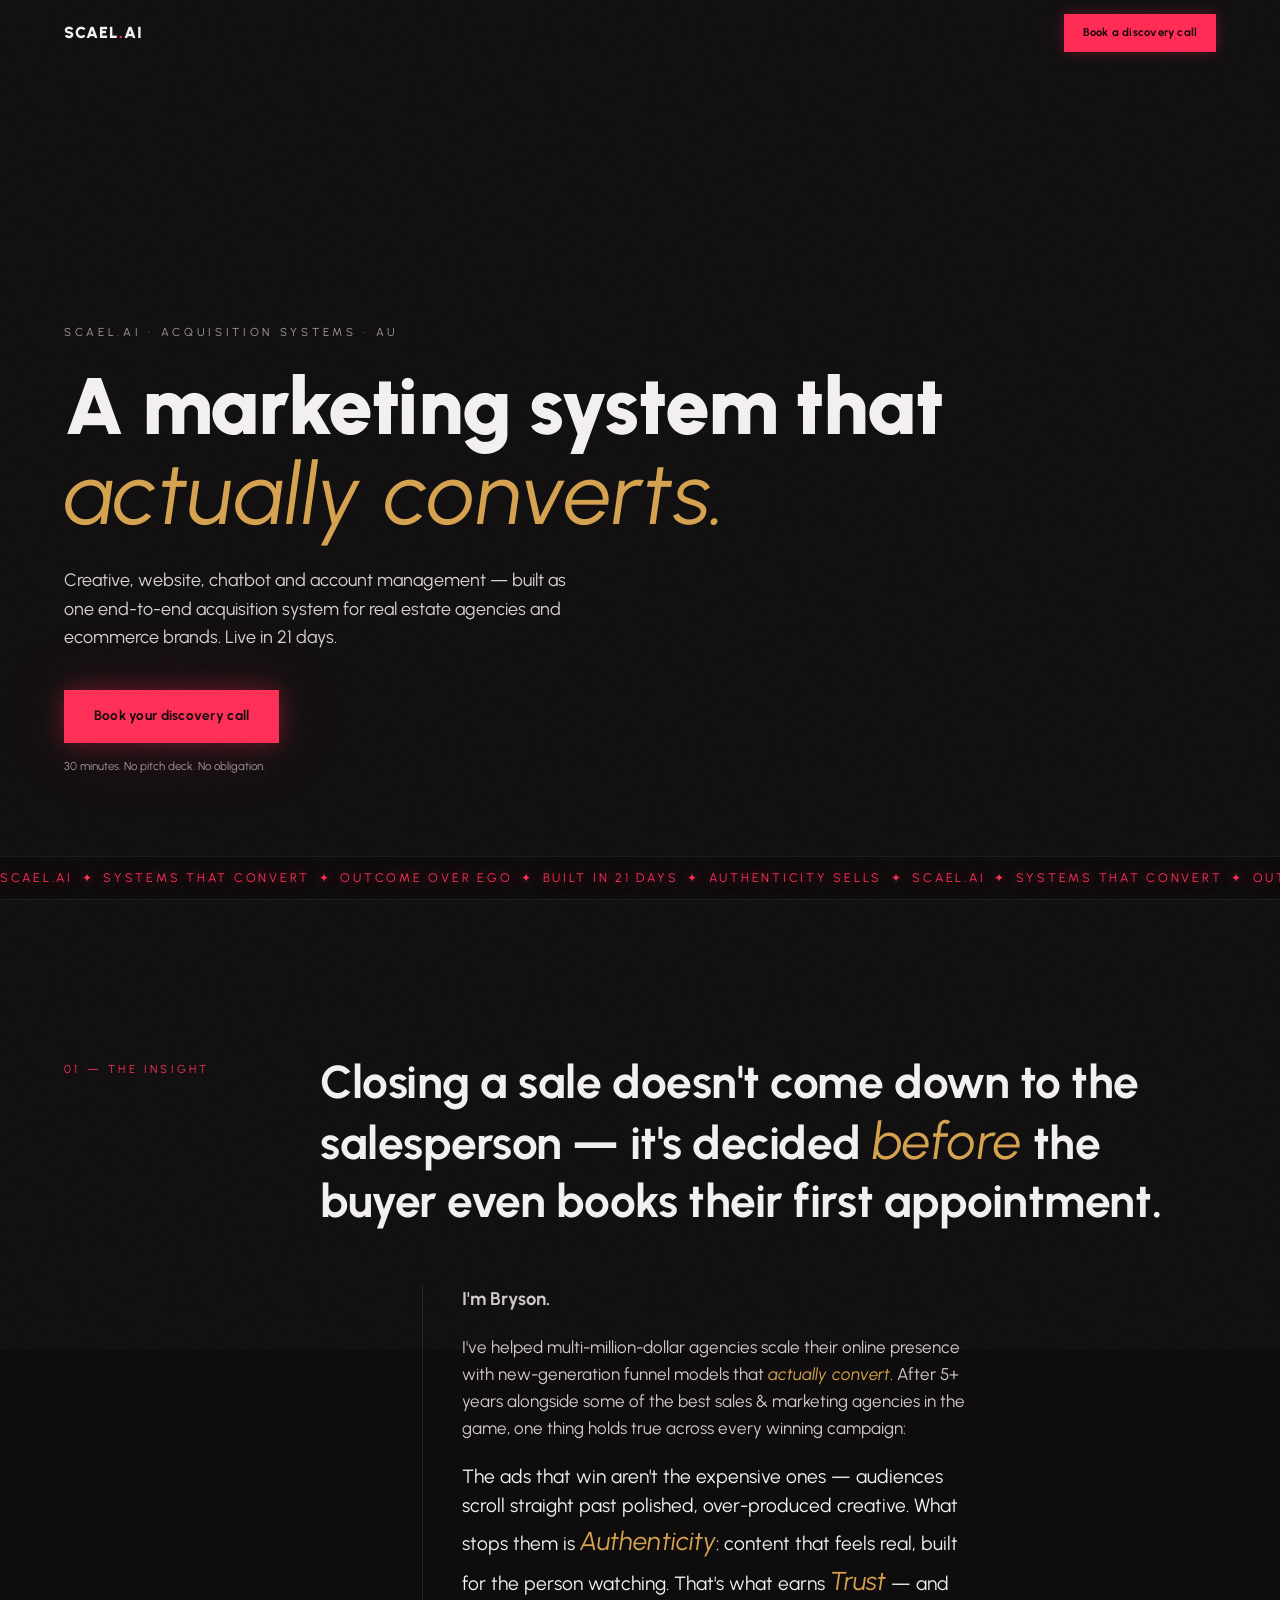
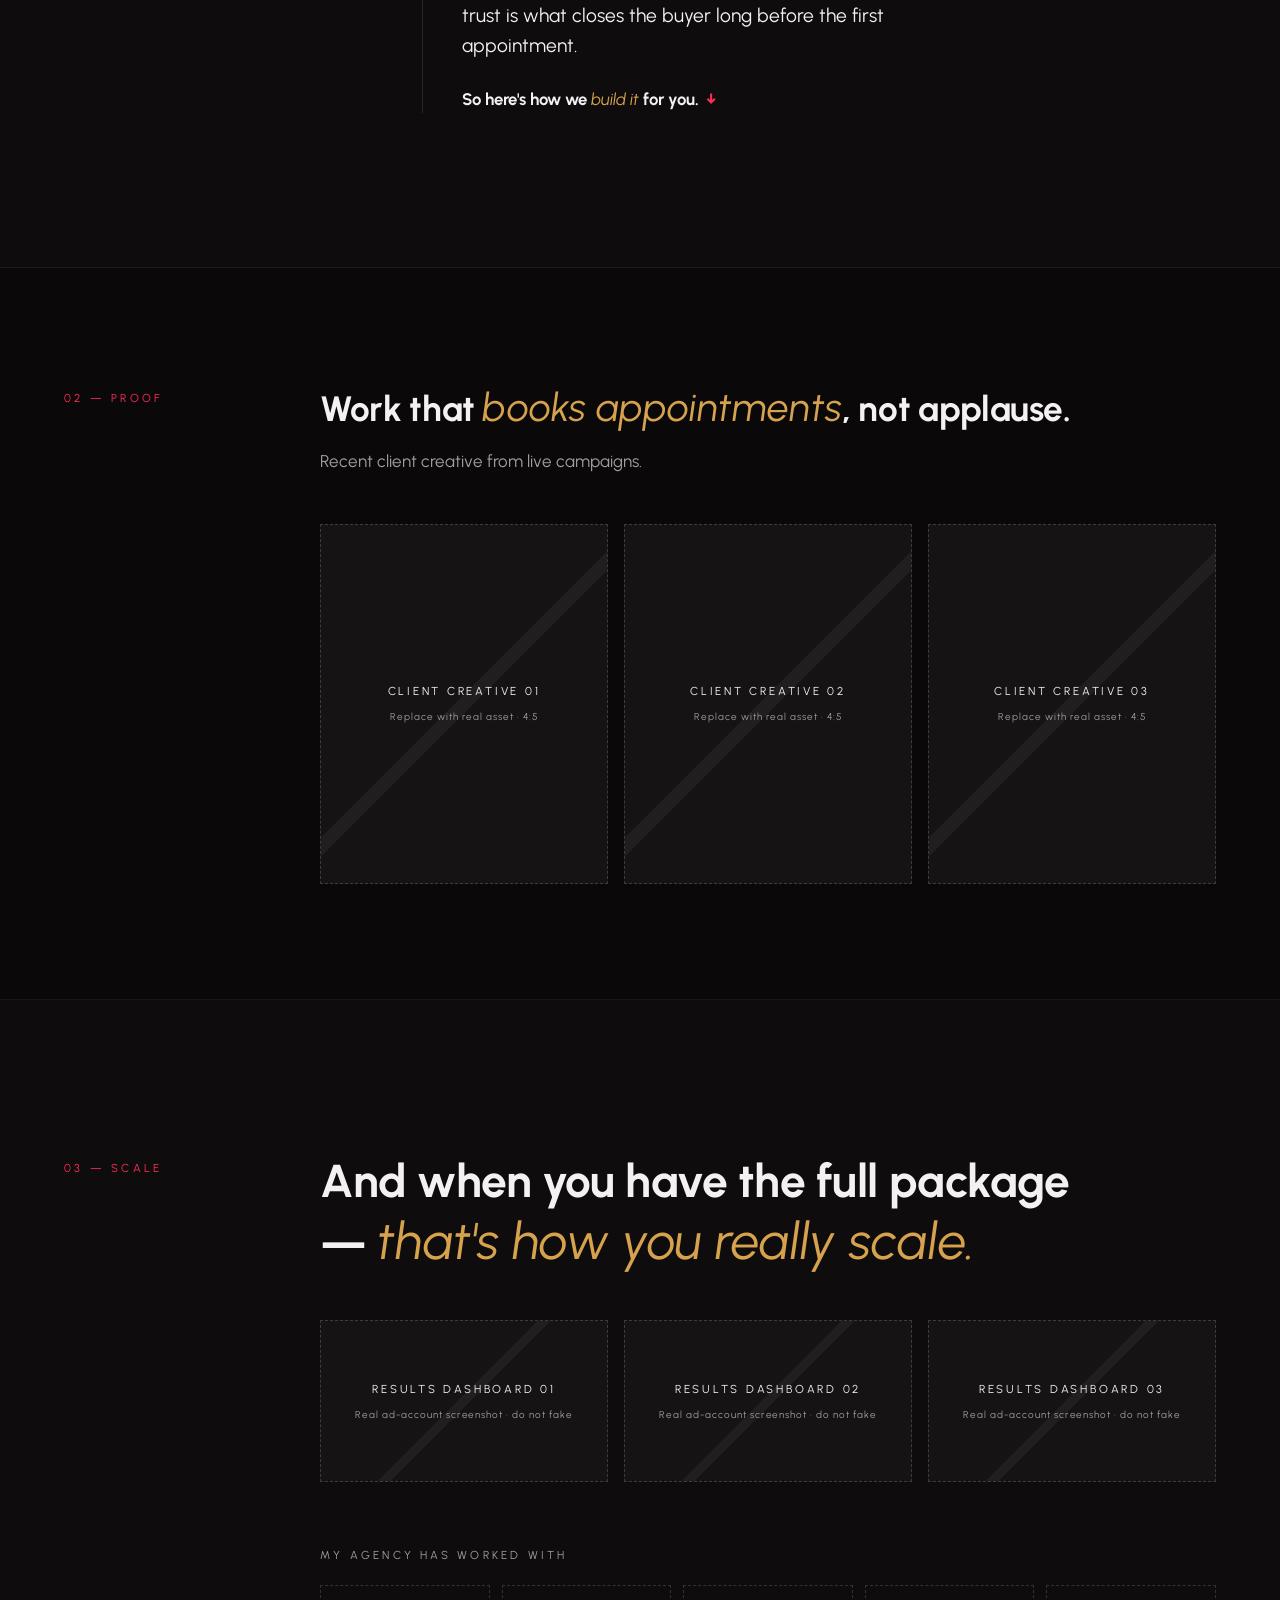
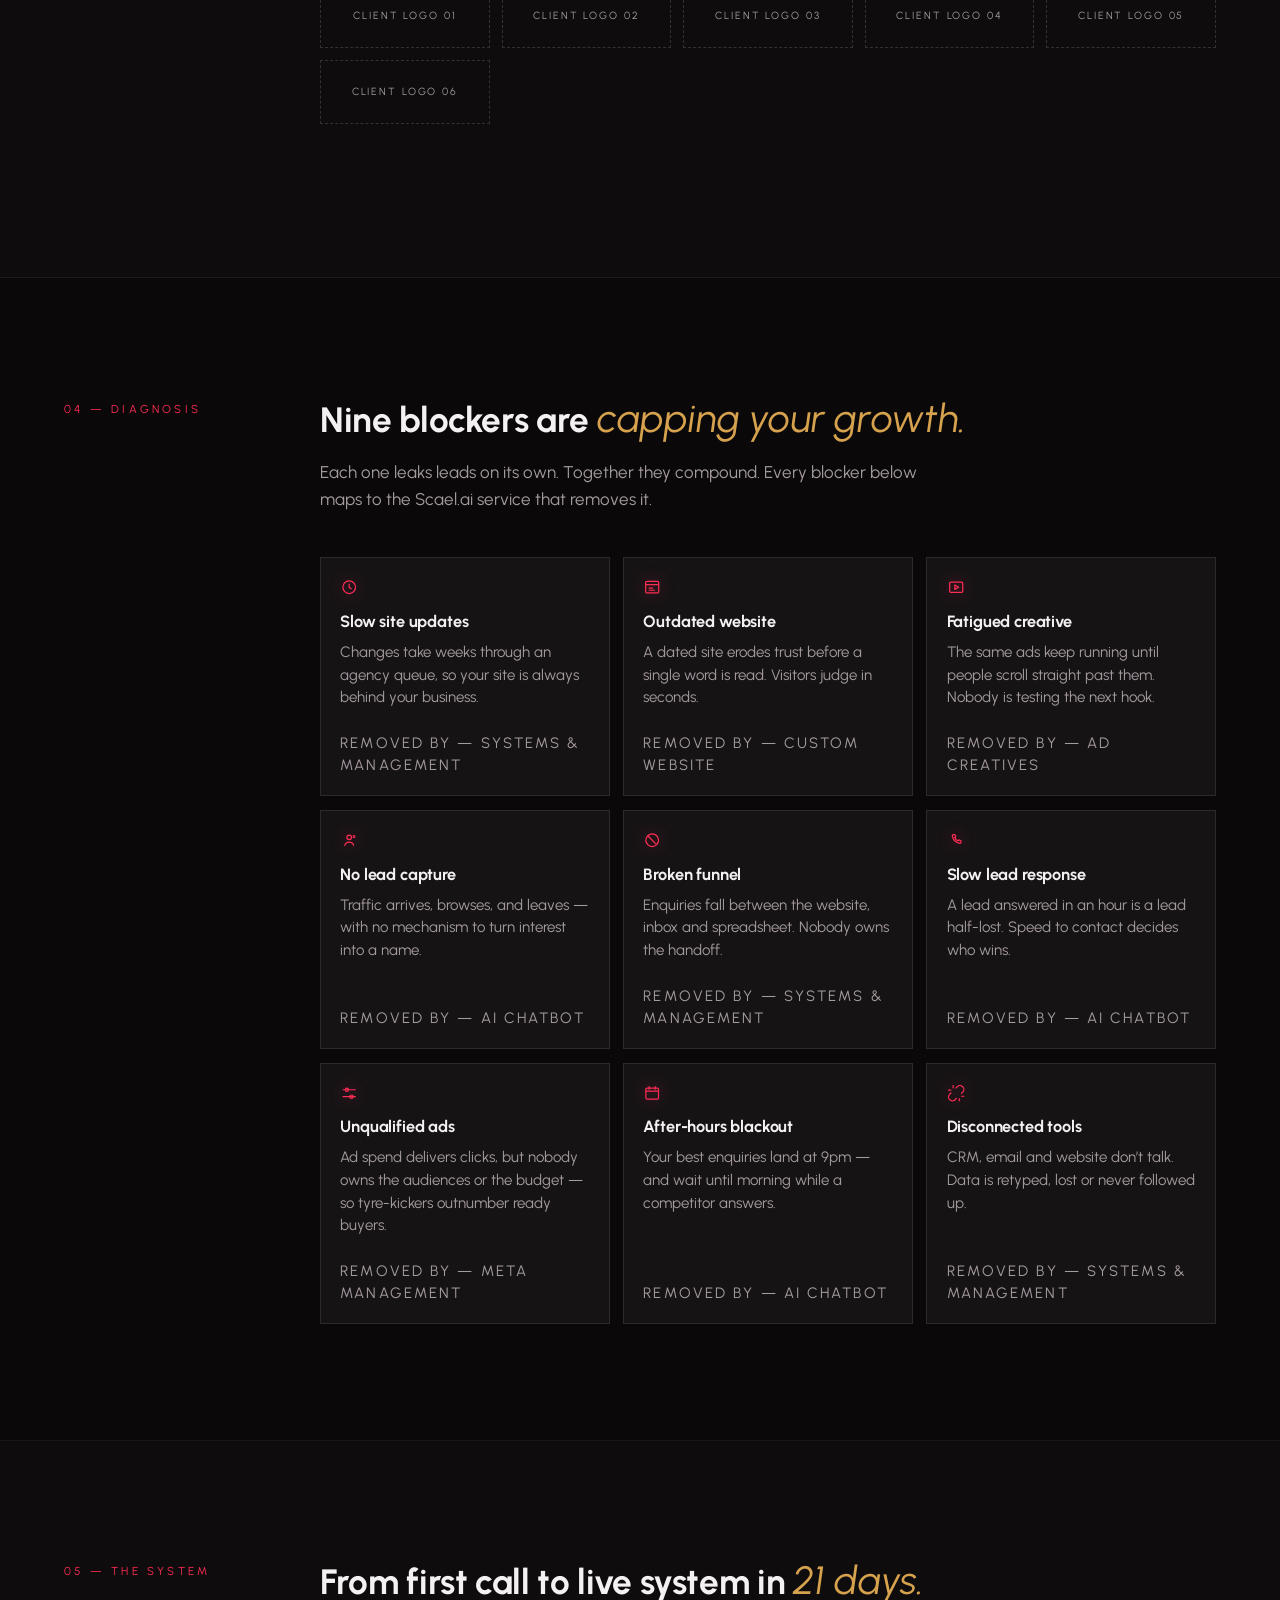
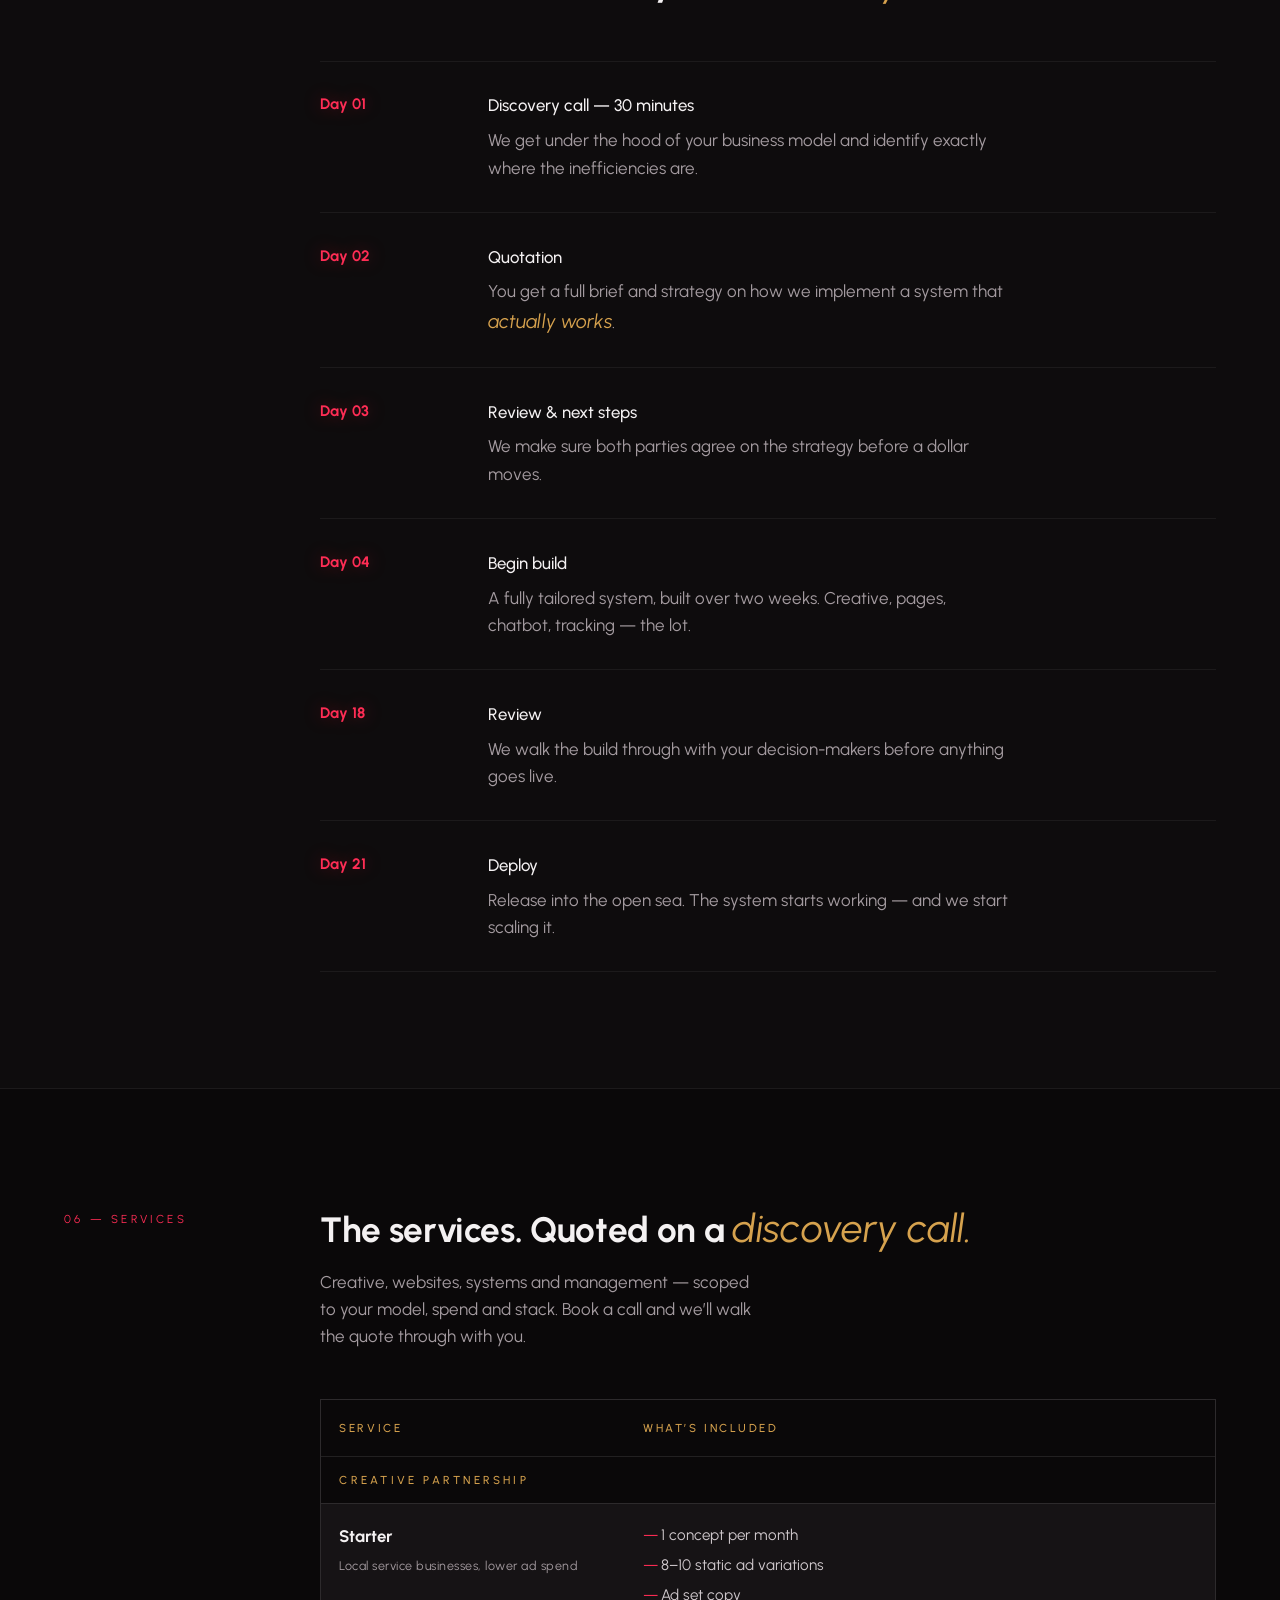
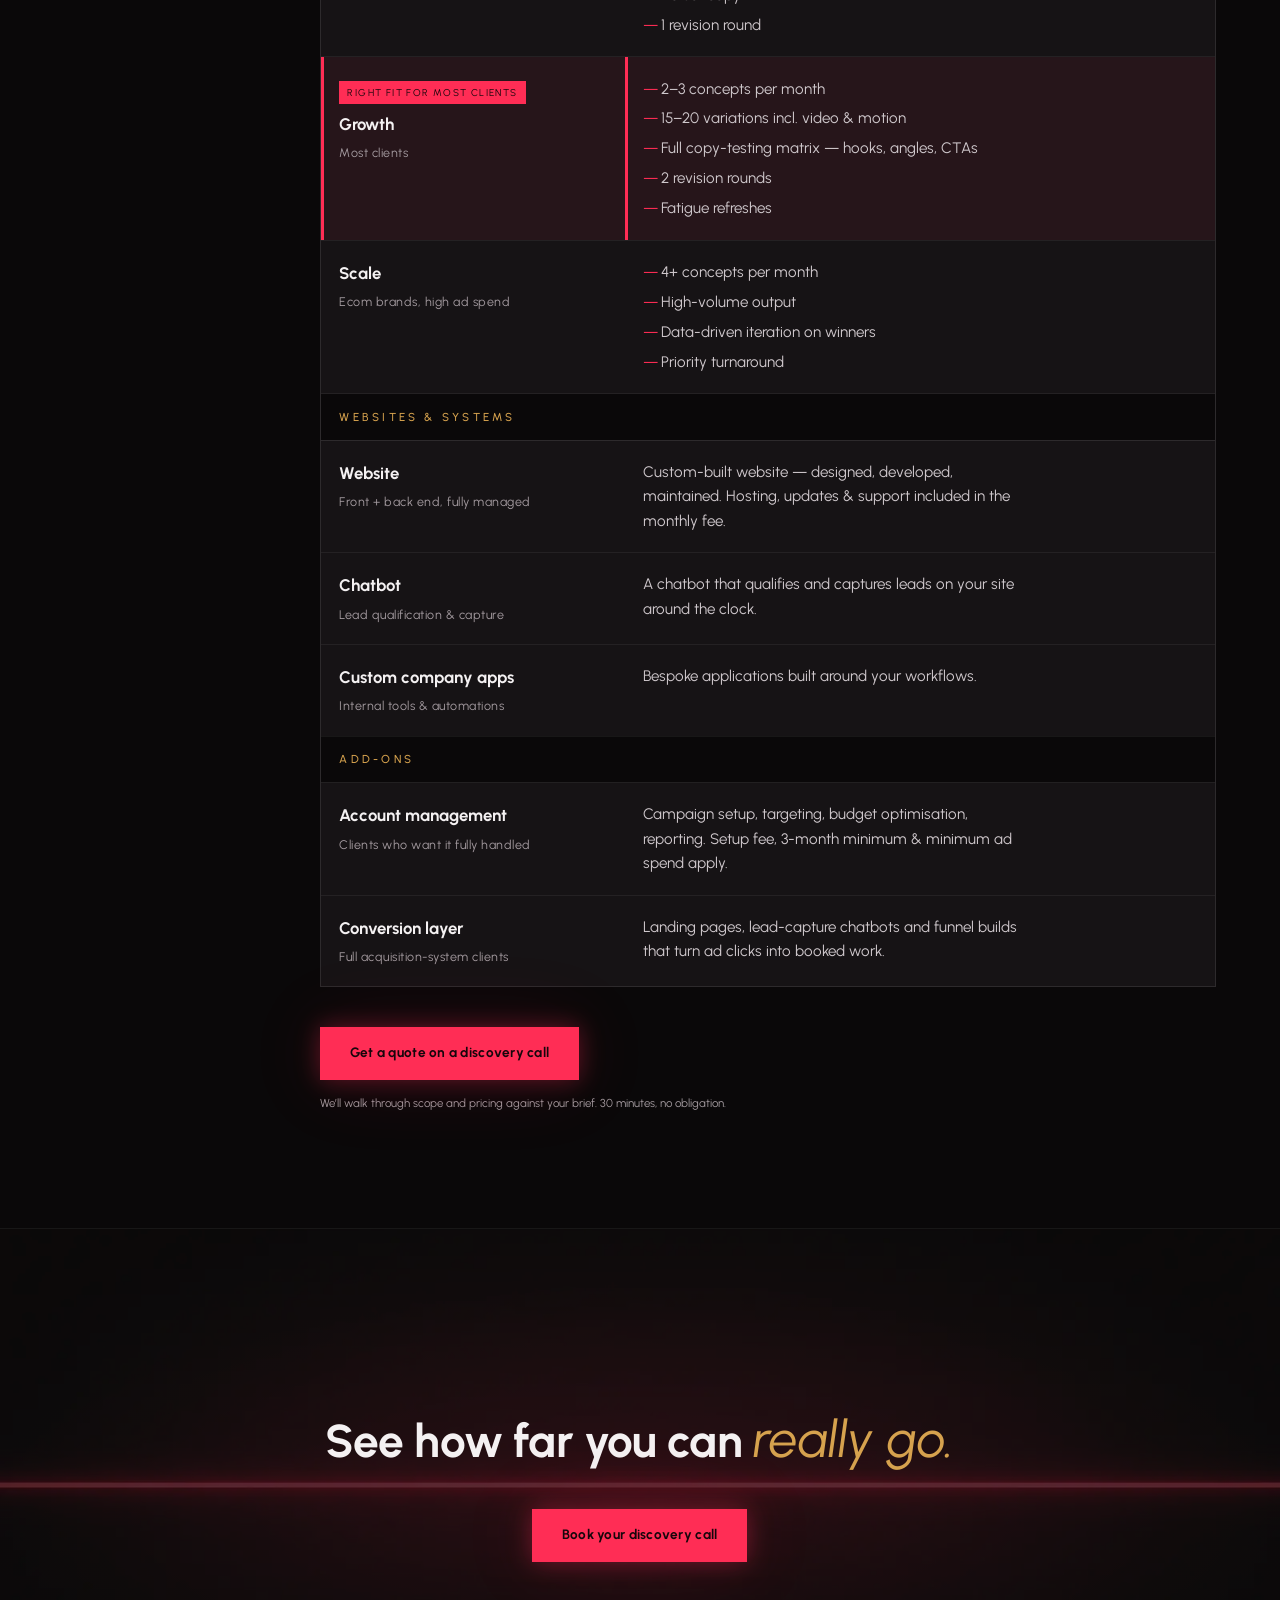
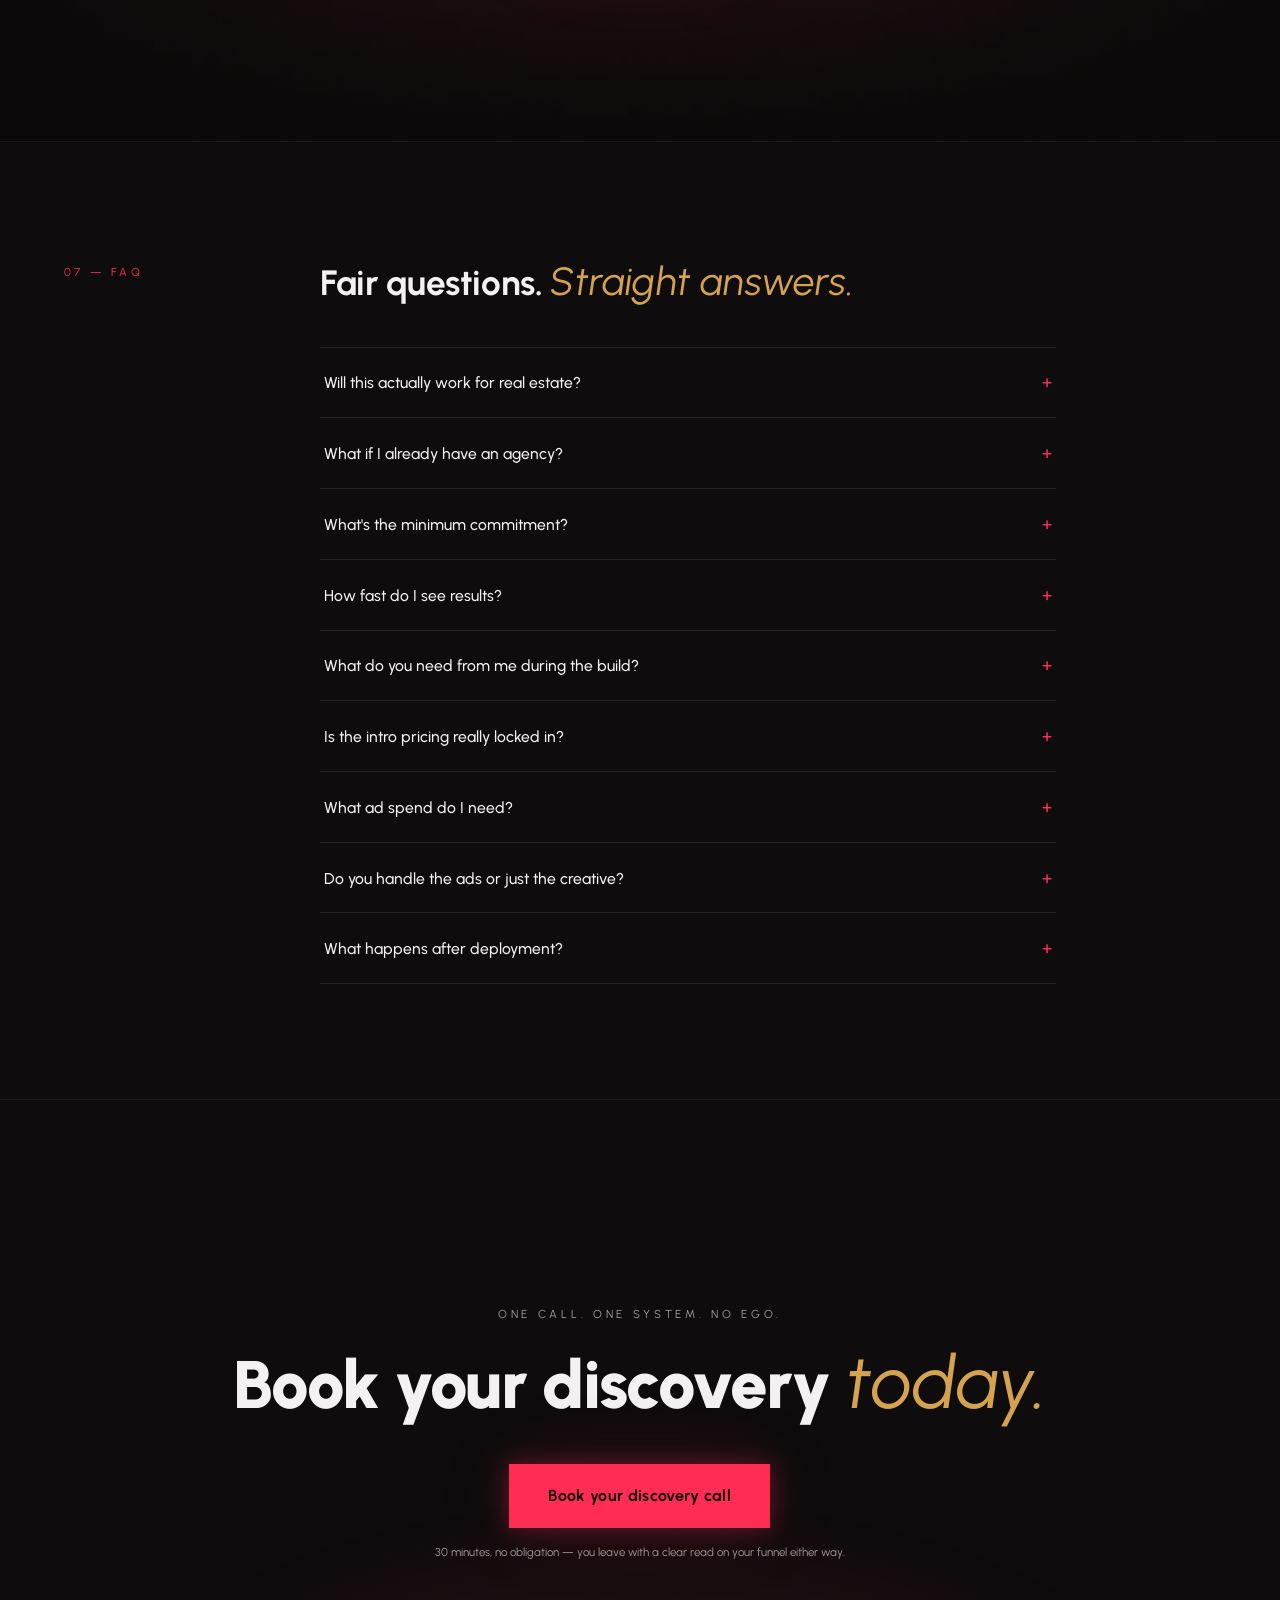
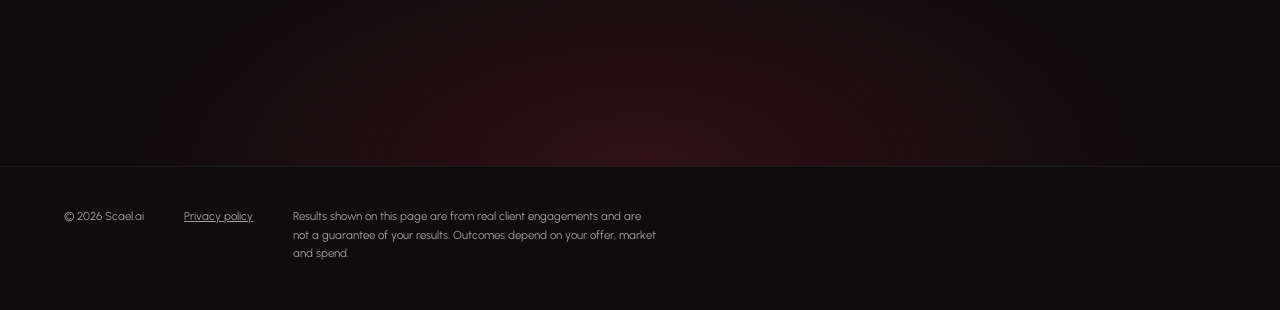
==== commit 866fdf03: "Add diagnosis section to index.html and update styles - Introduced a new section titled "Diagnosis" " ====
--- a/index.html
+++ b/index.html
@@ -14,6 +14,22 @@
   <link href="https://fonts.googleapis.com/css2?family=Urbanist:ital,wght@0,400;0,500;0,700;0,900;1,400;1,500;1,700&display=swap" rel="stylesheet">
 
   <link rel="stylesheet" href="styles.css">
+
+  <!-- Apollo website tracker: companies (global) and people (U.S.). Same snippet covers both. -->
+  <script>
+    function initApollo() {
+      var n = Math.random().toString(36).substring(7),
+          o = document.createElement("script");
+      o.src = "https://assets.apollo.io/micro/website-tracker/tracker.iife.js?nocache=" + n;
+      o.async = true;
+      o.defer = true;
+      o.onload = function () {
+        window.trackingFunctions.onLoad({ appId: "6aefb91d1f8edd000cbe7941" });
+      };
+      document.head.appendChild(o);
+    }
+    initApollo();
+  </script>
 </head>
 <body>
   <a class="skip-link" href="#main">Skip to content</a>
@@ -145,10 +161,114 @@
       </div>
     </section>
 
-    <!-- ============ SECTION 5 — THE SYSTEM (21 DAYS) ============ -->
+    <!-- ============ SECTION 5 — THE DIAGNOSIS ============ -->
+    <section class="section section--diagnosis" aria-labelledby="diagnosis-title">
+      <div class="section-rail">
+        <span class="rail-mark">04 — Diagnosis</span>
+      </div>
+      <div class="section-body">
+        <h2 class="section-title reveal" id="diagnosis-title">
+          Nine blockers are <em class="kw">capping your growth.</em>
+        </h2>
+        <p class="diagnosis-lead reveal">
+          Each one leaks leads on its own. Together they compound. Every blocker
+          below maps to the Scael.ai service that removes it.
+        </p>
+
+        <ul class="blocker-grid reveal-stagger">
+          <li class="blocker">
+            <svg class="blocker-icon" viewBox="0 0 24 24" aria-hidden="true" fill="none" stroke="currentColor" stroke-width="1.6" stroke-linecap="round" stroke-linejoin="round">
+              <circle cx="12" cy="12" r="8.25"/>
+              <path d="M12 8v4.25L14.75 14"/>
+            </svg>
+            <h3>Slow site updates</h3>
+            <p>Changes take weeks through an agency queue, so your site is always behind your business.</p>
+            <p class="blocker-fix">Removed by — Systems &amp; management</p>
+          </li>
+          <li class="blocker">
+            <svg class="blocker-icon" viewBox="0 0 24 24" aria-hidden="true" fill="none" stroke="currentColor" stroke-width="1.6" stroke-linecap="round" stroke-linejoin="round">
+              <rect x="3.5" y="4.5" width="17" height="15" rx="1.5"/>
+              <path d="M3.5 8.5h17"/>
+              <path d="M8 13.25h4.5M8 16h7"/>
+            </svg>
+            <h3>Outdated website</h3>
+            <p>A dated site erodes trust before a single word is read. Visitors judge in seconds.</p>
+            <p class="blocker-fix">Removed by — Custom website</p>
+          </li>
+          <li class="blocker">
+            <svg class="blocker-icon" viewBox="0 0 24 24" aria-hidden="true" fill="none" stroke="currentColor" stroke-width="1.6" stroke-linecap="round" stroke-linejoin="round">
+              <rect x="3.5" y="5.25" width="17" height="13.5" rx="1.5"/>
+              <path d="M10.2 9.15v5.7l5.1-2.85z"/>
+            </svg>
+            <h3>Fatigued creative</h3>
+            <p>The same ads keep running until people scroll straight past them. Nobody is testing the next hook.</p>
+            <p class="blocker-fix">Removed by — Ad creatives</p>
+          </li>
+          <li class="blocker">
+            <svg class="blocker-icon" viewBox="0 0 24 24" aria-hidden="true" fill="none" stroke="currentColor" stroke-width="1.6" stroke-linecap="round" stroke-linejoin="round">
+              <circle cx="12" cy="8.25" r="3"/>
+              <path d="M6.25 18.75c.7-2.7 2.85-4.25 5.75-4.25s5.05 1.55 5.75 4.25"/>
+              <path d="M17.25 6.25l2.1 2.1M19.35 6.25l-2.1 2.1"/>
+            </svg>
+            <h3>No lead capture</h3>
+            <p>Traffic arrives, browses, and leaves — with no mechanism to turn interest into a name.</p>
+            <p class="blocker-fix">Removed by — AI chatbot</p>
+          </li>
+          <li class="blocker">
+            <svg class="blocker-icon" viewBox="0 0 24 24" aria-hidden="true" fill="none" stroke="currentColor" stroke-width="1.6" stroke-linecap="round" stroke-linejoin="round">
+              <circle cx="12" cy="12" r="8.25"/>
+              <path d="M7.2 7.2l9.6 9.6"/>
+            </svg>
+            <h3>Broken funnel</h3>
+            <p>Enquiries fall between the website, inbox and spreadsheet. Nobody owns the handoff.</p>
+            <p class="blocker-fix">Removed by — Systems &amp; management</p>
+          </li>
+          <li class="blocker">
+            <svg class="blocker-icon" viewBox="0 0 24 24" aria-hidden="true" fill="none" stroke="currentColor" stroke-width="1.6" stroke-linecap="round" stroke-linejoin="round">
+              <path d="M8.2 4.75h2.1l1.15 2.7-1.45 1.05a9.2 9.2 0 0 0 4.5 4.5l1.05-1.45 2.7 1.15v2.1c0 .7-.55 1.3-1.25 1.35A12.4 12.4 0 0 1 6.85 6c.05-.7.65-1.25 1.35-1.25z"/>
+            </svg>
+            <h3>Slow lead response</h3>
+            <p>A lead answered in an hour is a lead half-lost. Speed to contact decides who wins.</p>
+            <p class="blocker-fix">Removed by — AI chatbot</p>
+          </li>
+          <li class="blocker">
+            <svg class="blocker-icon" viewBox="0 0 24 24" aria-hidden="true" fill="none" stroke="currentColor" stroke-width="1.6" stroke-linecap="round" stroke-linejoin="round">
+              <path d="M4 7.5h16M4 16.5h16"/>
+              <circle cx="9" cy="7.5" r="2.15"/>
+              <circle cx="15" cy="16.5" r="2.15"/>
+            </svg>
+            <h3>Unqualified ads</h3>
+            <p>Ad spend delivers clicks, but nobody owns the audiences or the budget — so tyre-kickers outnumber ready buyers.</p>
+            <p class="blocker-fix">Removed by — Meta management</p>
+          </li>
+          <li class="blocker">
+            <svg class="blocker-icon" viewBox="0 0 24 24" aria-hidden="true" fill="none" stroke="currentColor" stroke-width="1.6" stroke-linecap="round" stroke-linejoin="round">
+              <rect x="3.75" y="5.25" width="16.5" height="14.5" rx="1.5"/>
+              <path d="M3.75 9.25h16.5"/>
+              <path d="M8 3.5v3.25M16 3.5v3.25"/>
+            </svg>
+            <h3>After-hours blackout</h3>
+            <p>Your best enquiries land at 9pm — and wait until morning while a competitor answers.</p>
+            <p class="blocker-fix">Removed by — AI chatbot</p>
+          </li>
+          <li class="blocker">
+            <svg class="blocker-icon" viewBox="0 0 24 24" aria-hidden="true" fill="none" stroke="currentColor" stroke-width="1.6" stroke-linecap="round" stroke-linejoin="round">
+              <path d="M18.84 12.25 20.56 10.54a5 5 0 0 0-7.07-7.07l-1.72 1.71"/>
+              <path d="M5.17 11.75 3.46 13.46a5 5 0 0 0 7.07 7.07l1.71-1.71"/>
+              <path d="M8 2v3M2 8h3M16 19v3M19 16h3"/>
+            </svg>
+            <h3>Disconnected tools</h3>
+            <p>CRM, email and website don’t talk. Data is retyped, lost or never followed up.</p>
+            <p class="blocker-fix">Removed by — Systems &amp; management</p>
+          </li>
+        </ul>
+      </div>
+    </section>
+
+    <!-- ============ SECTION 6 — THE SYSTEM (21 DAYS) ============ -->
     <section class="section section--system" aria-labelledby="system-title">
       <div class="section-rail">
-        <span class="rail-mark">04 — The system</span>
+        <span class="rail-mark">05 — The system</span>
       </div>
       <div class="section-body">
         <h2 class="section-title reveal" id="system-title">
@@ -202,10 +322,10 @@
       </div>
     </section>
 
-    <!-- ============ SECTION 6 — SERVICES ============ -->
+    <!-- ============ SECTION 7 — SERVICES ============ -->
     <section class="section section--pricing" id="pricing" aria-labelledby="pricing-title">
       <div class="section-rail">
-        <span class="rail-mark">05 — Services</span>
+        <span class="rail-mark">06 — Services</span>
       </div>
       <div class="section-body">
         <h2 class="section-title reveal" id="pricing-title">
@@ -336,7 +456,7 @@
       </div>
     </section>
 
-    <!-- ============ SECTION 7 — MID-PAGE CTA ============ -->
+    <!-- ============ SECTION 8 — MID-PAGE CTA ============ -->
     <section class="midcta" aria-label="Call to action">
       <div class="midcta-atmosphere" aria-hidden="true">
         <!-- Generated brand artwork (Higgsfield) — neon horizon texture, decorative only -->
@@ -348,10 +468,10 @@
       </div>
     </section>
 
-    <!-- ============ SECTION 8 — FAQ ============ -->
+    <!-- ============ SECTION 9 — FAQ ============ -->
     <section class="section section--faq" aria-labelledby="faq-title">
       <div class="section-rail">
-        <span class="rail-mark">06 — FAQ</span>
+        <span class="rail-mark">07 — FAQ</span>
       </div>
       <div class="section-body">
         <h2 class="section-title reveal" id="faq-title">Fair questions. <em class="kw">Straight answers.</em></h2>
@@ -397,7 +517,7 @@
       </div>
     </section>
 
-    <!-- ============ SECTION 9 — CLOSING CTA ============ -->
+    <!-- ============ SECTION 10 — CLOSING CTA ============ -->
     <section class="closer" id="book" aria-labelledby="closer-title">
       <div class="closer-inner reveal">
         <p class="eyebrow eyebrow--center">One call. One system. No ego.</p>
--- a/styles.css
+++ b/styles.css
@@ -256,6 +256,7 @@
 .section--insight { padding-block: clamp(5.5rem, 12vw, 11rem); }
 .section--proof   { background: var(--bg-sunk); }
 .section--scale   { padding-block: clamp(5.5rem, 12vw, 10rem); }
+.section--diagnosis { background: var(--bg-sunk); }
 .section--pricing { background: var(--bg-sunk); }
 
 /* ---------- insight / founder ---------- */
@@ -363,6 +364,62 @@
   letter-spacing: 0.18em;
   text-transform: uppercase;
   color: var(--muted);
+}
+
+/* ---------- diagnosis / blockers ---------- */
+.diagnosis-lead {
+  color: var(--muted);
+  max-width: 62ch;
+  margin-top: 1rem;
+}
+.blocker-grid {
+  margin-top: 2.75rem;
+  display: grid;
+  grid-template-columns: repeat(3, minmax(0, 1fr));
+  gap: 0.85rem;
+}
+.blocker {
+  display: flex;
+  flex-direction: column;
+  align-items: flex-start;
+  gap: 0.55rem;
+  min-width: 0;
+  padding: 1.25rem 1.2rem 1.15rem;
+  background: var(--bg-raised);
+  border: 1px solid var(--line);
+  transition: border-color 0.25s ease, box-shadow 0.25s ease;
+}
+.blocker:hover {
+  border-color: rgba(255, 45, 85, 0.55);
+  box-shadow: 0 0 28px rgba(255, 45, 85, 0.1);
+}
+.blocker-icon {
+  width: 1.15rem;
+  height: 1.15rem;
+  color: var(--neon);
+  filter: drop-shadow(0 0 8px rgba(255, 45, 85, 0.45));
+}
+.blocker h3 {
+  font-family: var(--font-display);
+  font-weight: 700;
+  font-size: 1.02rem;
+  letter-spacing: -0.01em;
+  line-height: 1.3;
+  margin-top: 0.35rem;
+}
+.blocker p {
+  color: var(--muted);
+  font-size: 0.94rem;
+  line-height: 1.5;
+}
+.blocker-fix {
+  margin-top: auto;
+  padding-top: 0.9rem;
+  font-family: var(--font-mono);
+  font-size: 0.66rem;
+  letter-spacing: 0.14em;
+  text-transform: uppercase;
+  color: var(--neon);
 }
 
 /* ---------- timeline ---------- */
@@ -608,6 +665,9 @@
 .reveal-stagger.in > *:nth-child(4) { transition-delay: 0.24s; }
 .reveal-stagger.in > *:nth-child(5) { transition-delay: 0.32s; }
 .reveal-stagger.in > *:nth-child(6) { transition-delay: 0.4s; }
+.reveal-stagger.in > *:nth-child(7) { transition-delay: 0.48s; }
+.reveal-stagger.in > *:nth-child(8) { transition-delay: 0.56s; }
+.reveal-stagger.in > *:nth-child(9) { transition-delay: 0.64s; }
 
 /* no-JS safety: everything visible */
 .no-observer .reveal,
@@ -628,6 +688,7 @@
    RESPONSIVE
    ============================================================ */
 @media (max-width: 64rem) {
+  .blocker-grid { grid-template-columns: repeat(2, minmax(0, 1fr)); }
   .price-matrix { min-width: 0; }
   .price-matrix thead { display: none; }
   .price-matrix,
@@ -680,7 +741,8 @@
   .rail-mark { position: static; }
   .founder { margin-left: 0; }
   .proof-grid,
-  .dash-row { grid-template-columns: 1fr; }
+  .dash-row,
+  .blocker-grid { grid-template-columns: 1fr; }
   .tl-step { grid-template-columns: minmax(0, 5.5rem) minmax(0, 1fr); gap: 1rem; }
   .hero-inner { padding-top: 7rem; }
 }
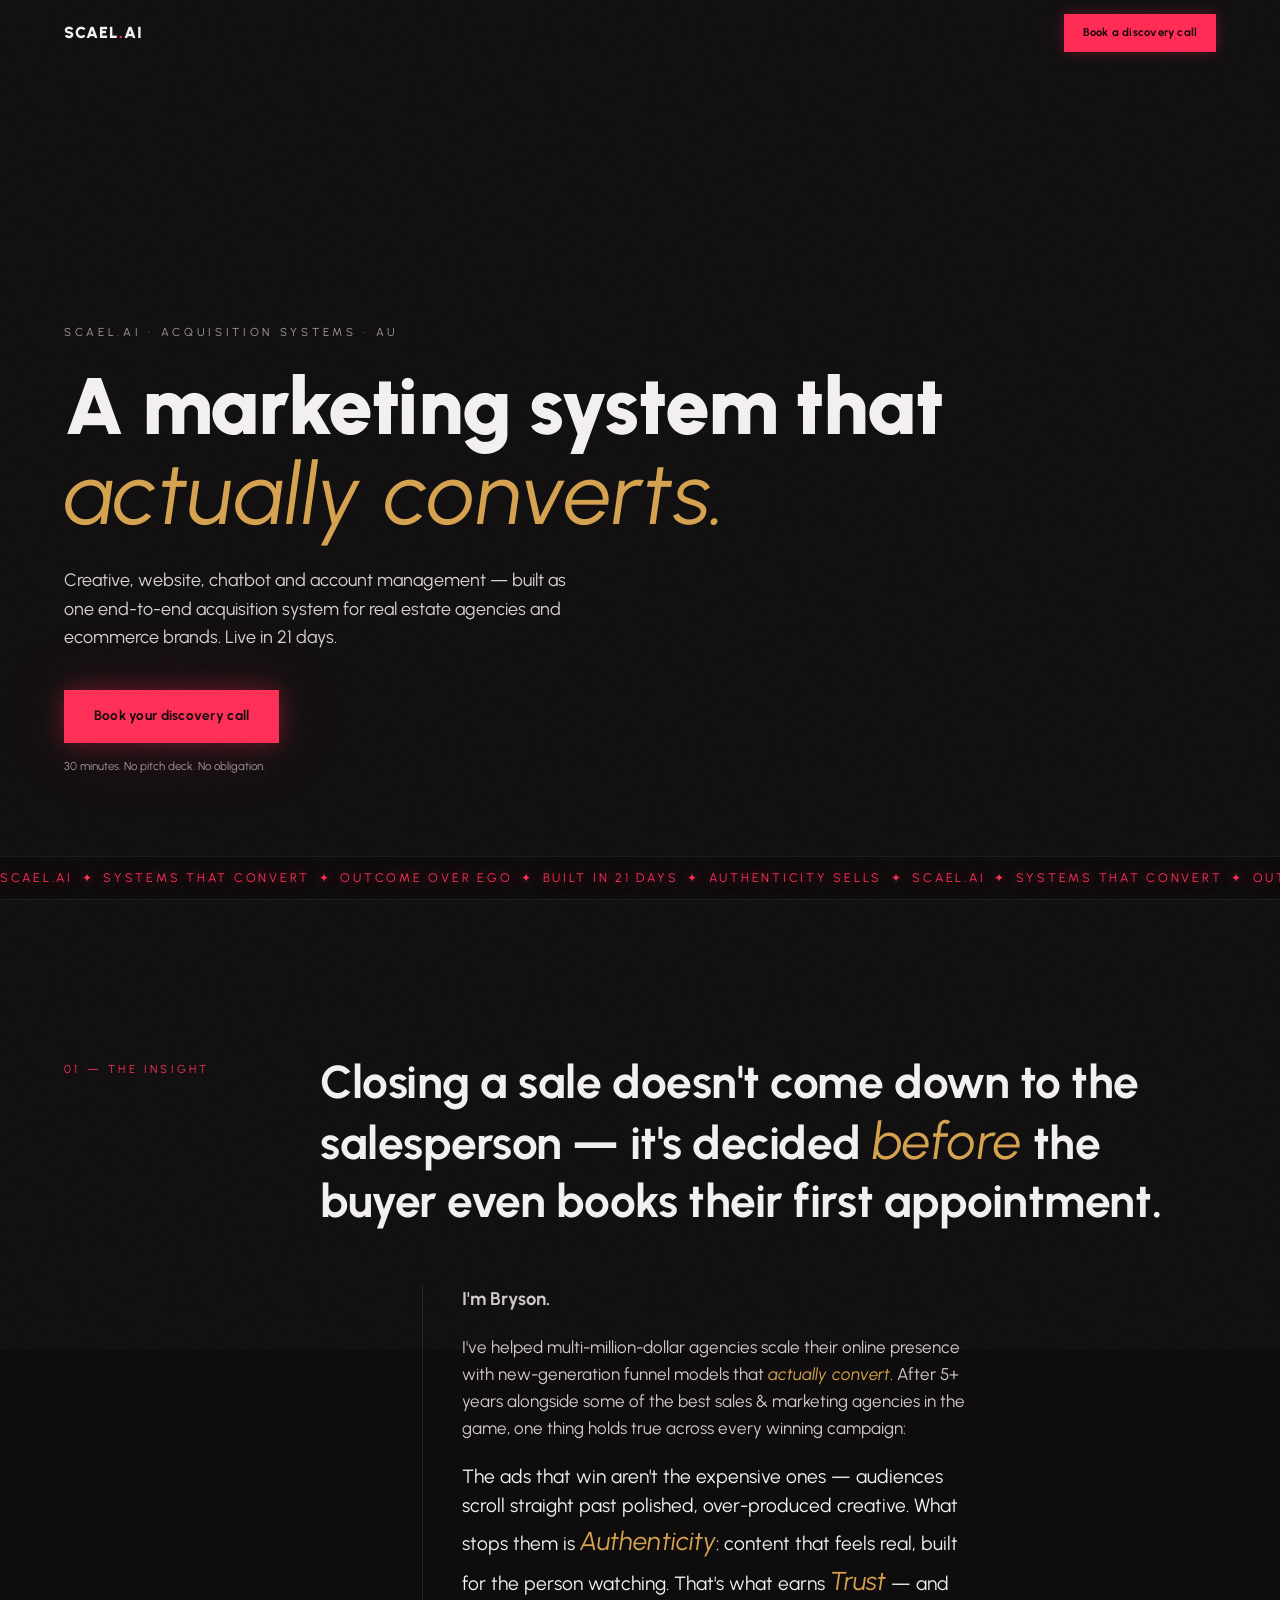
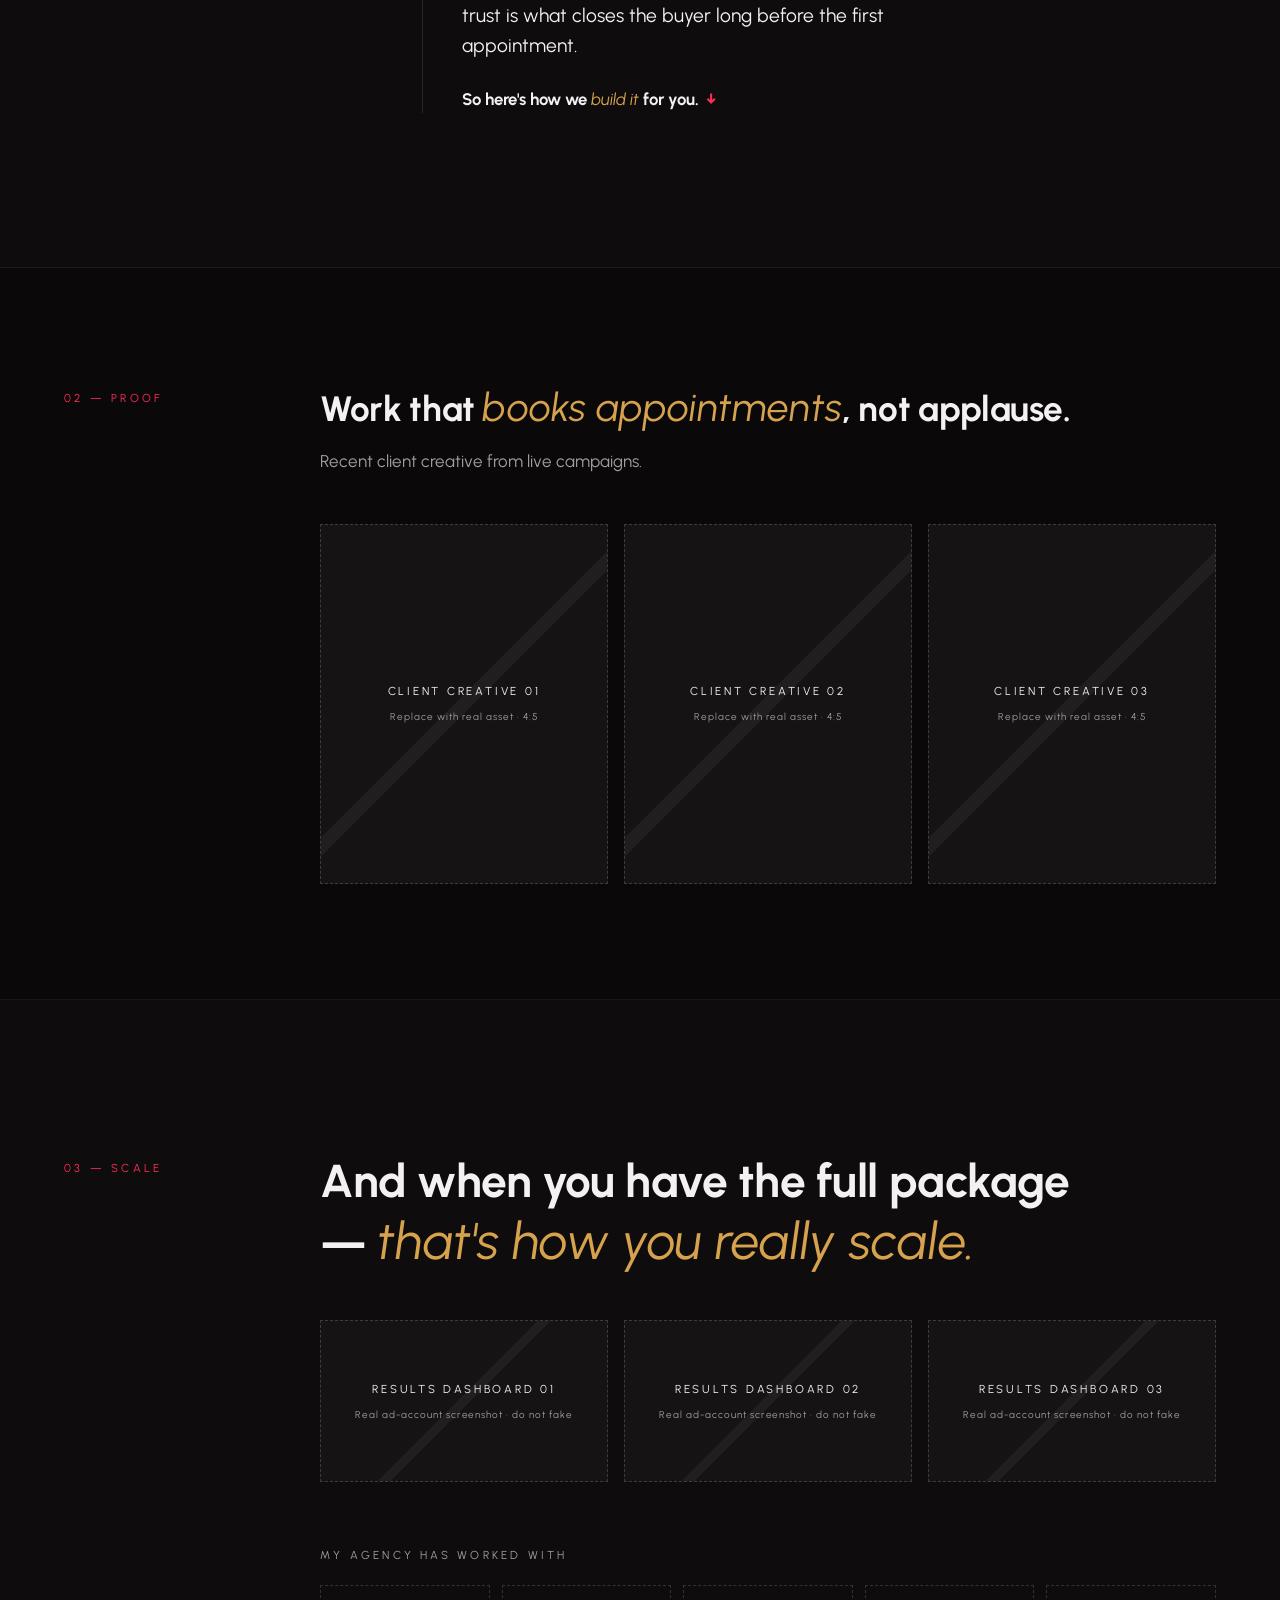
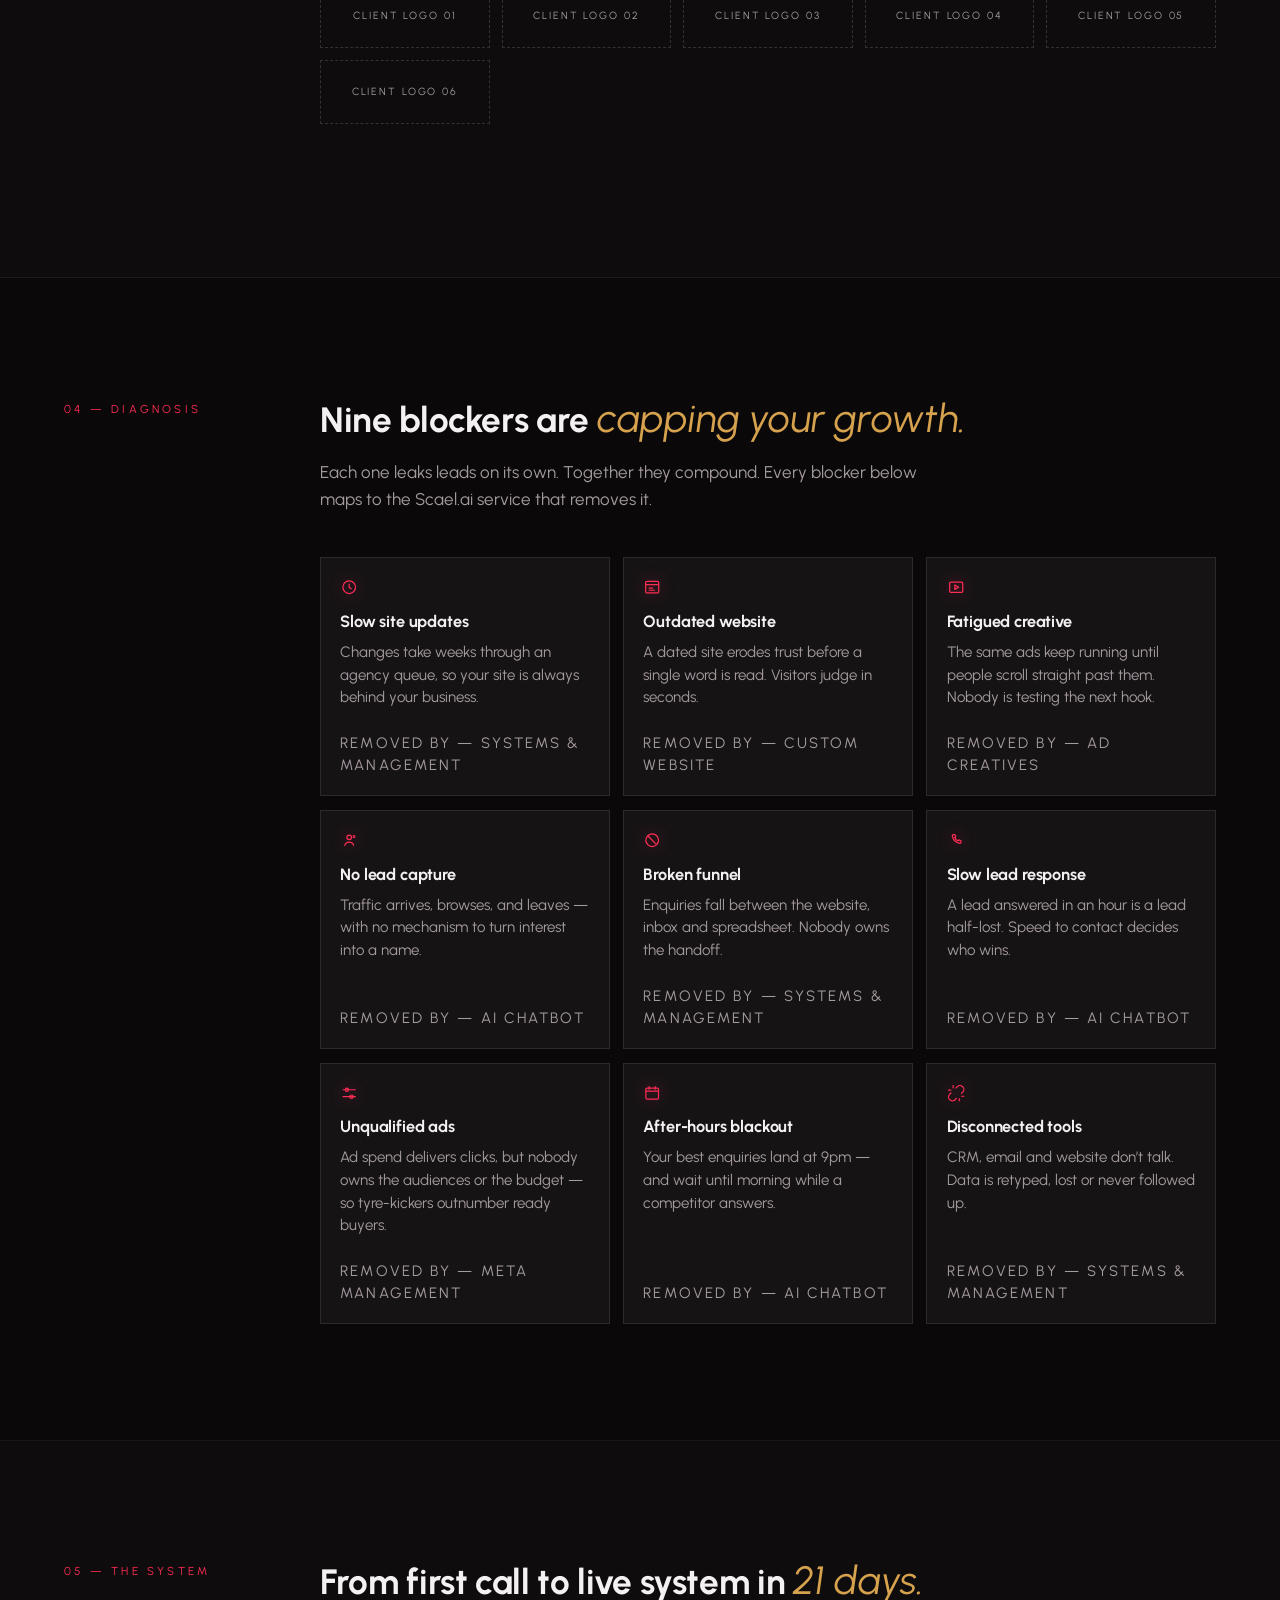
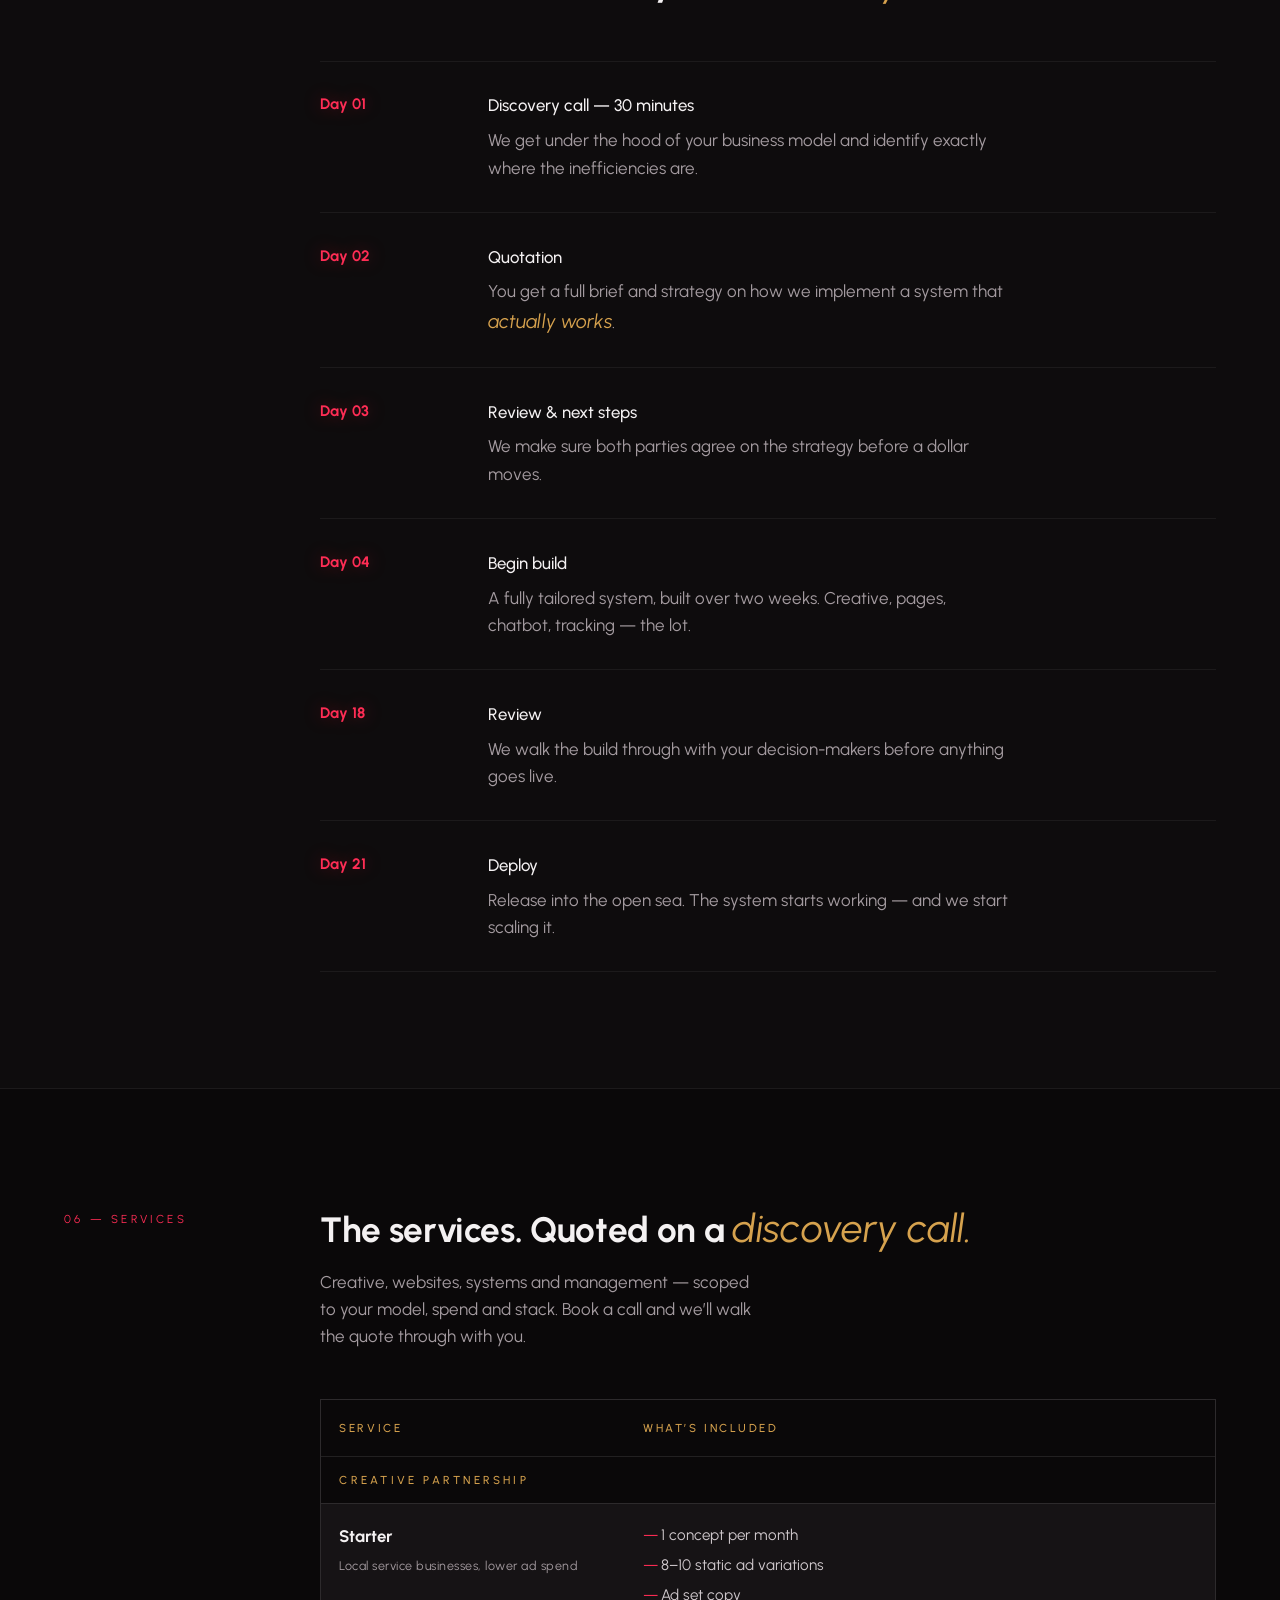
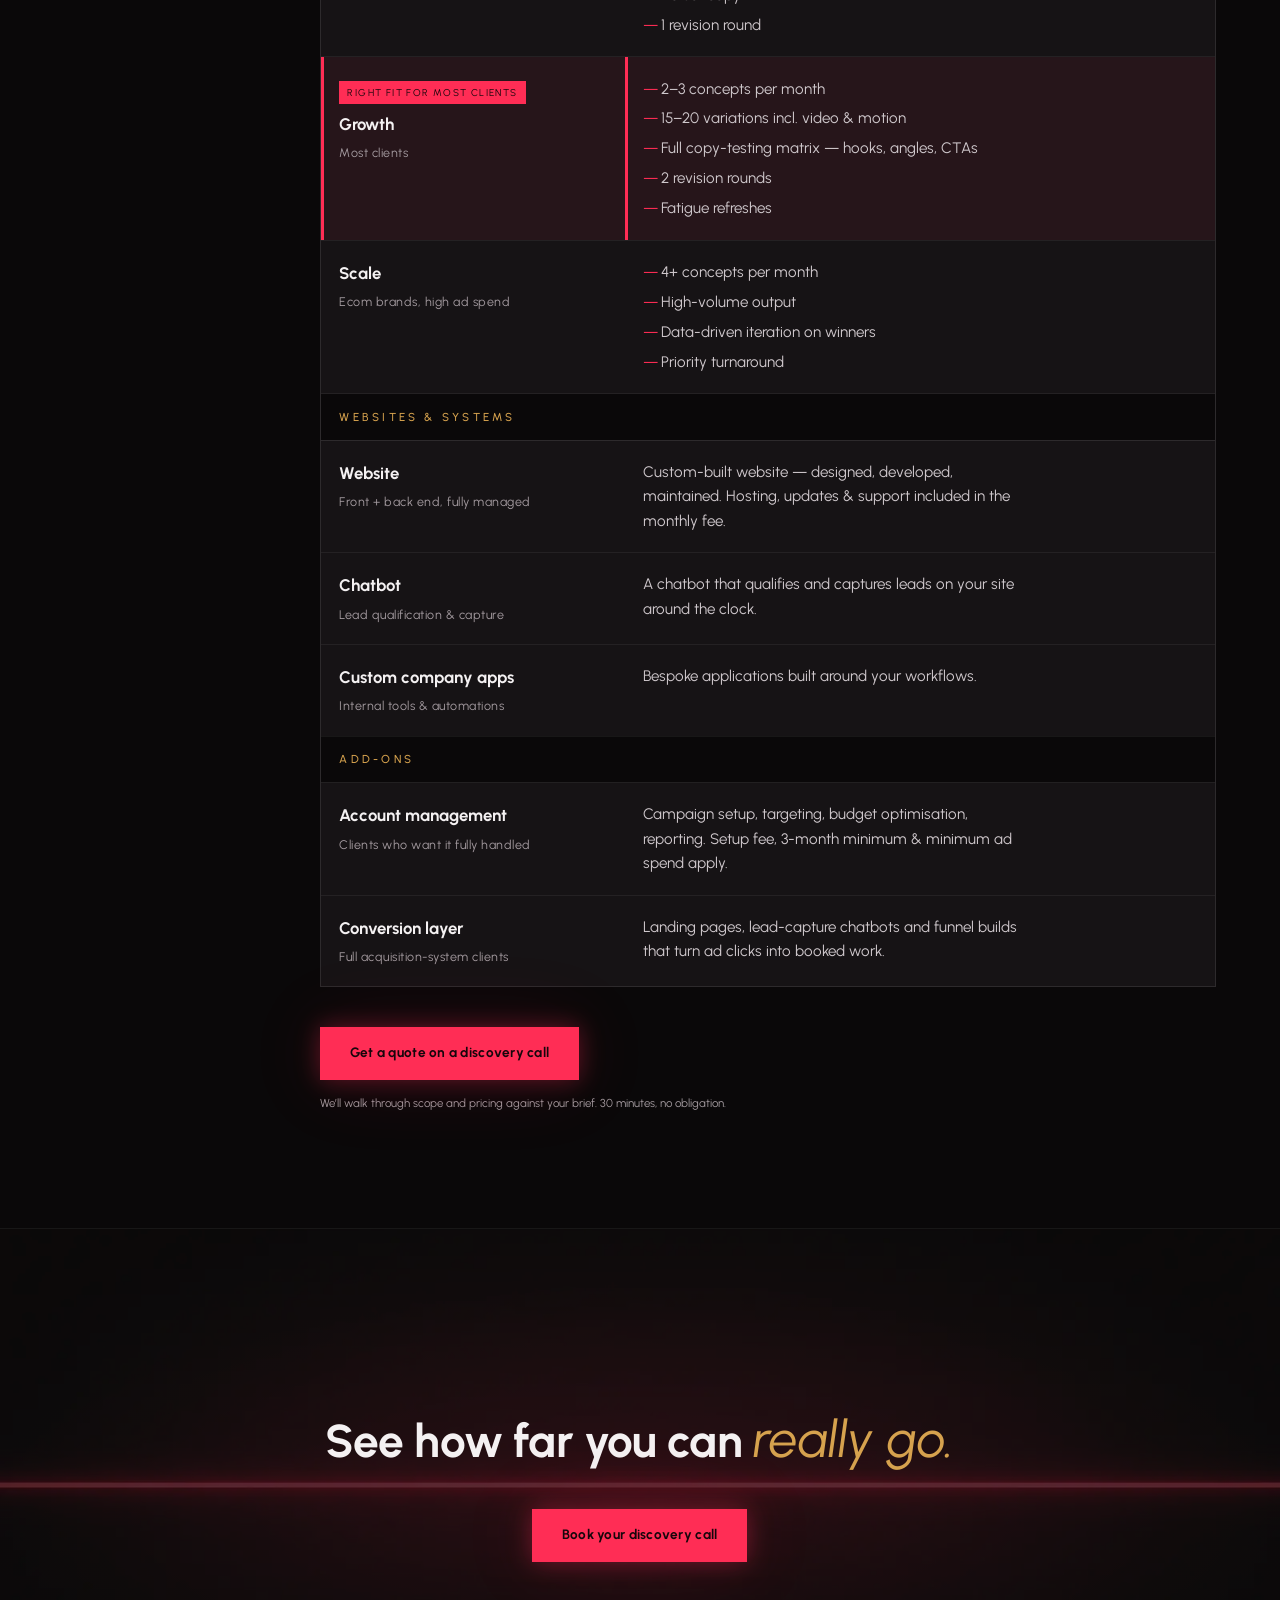
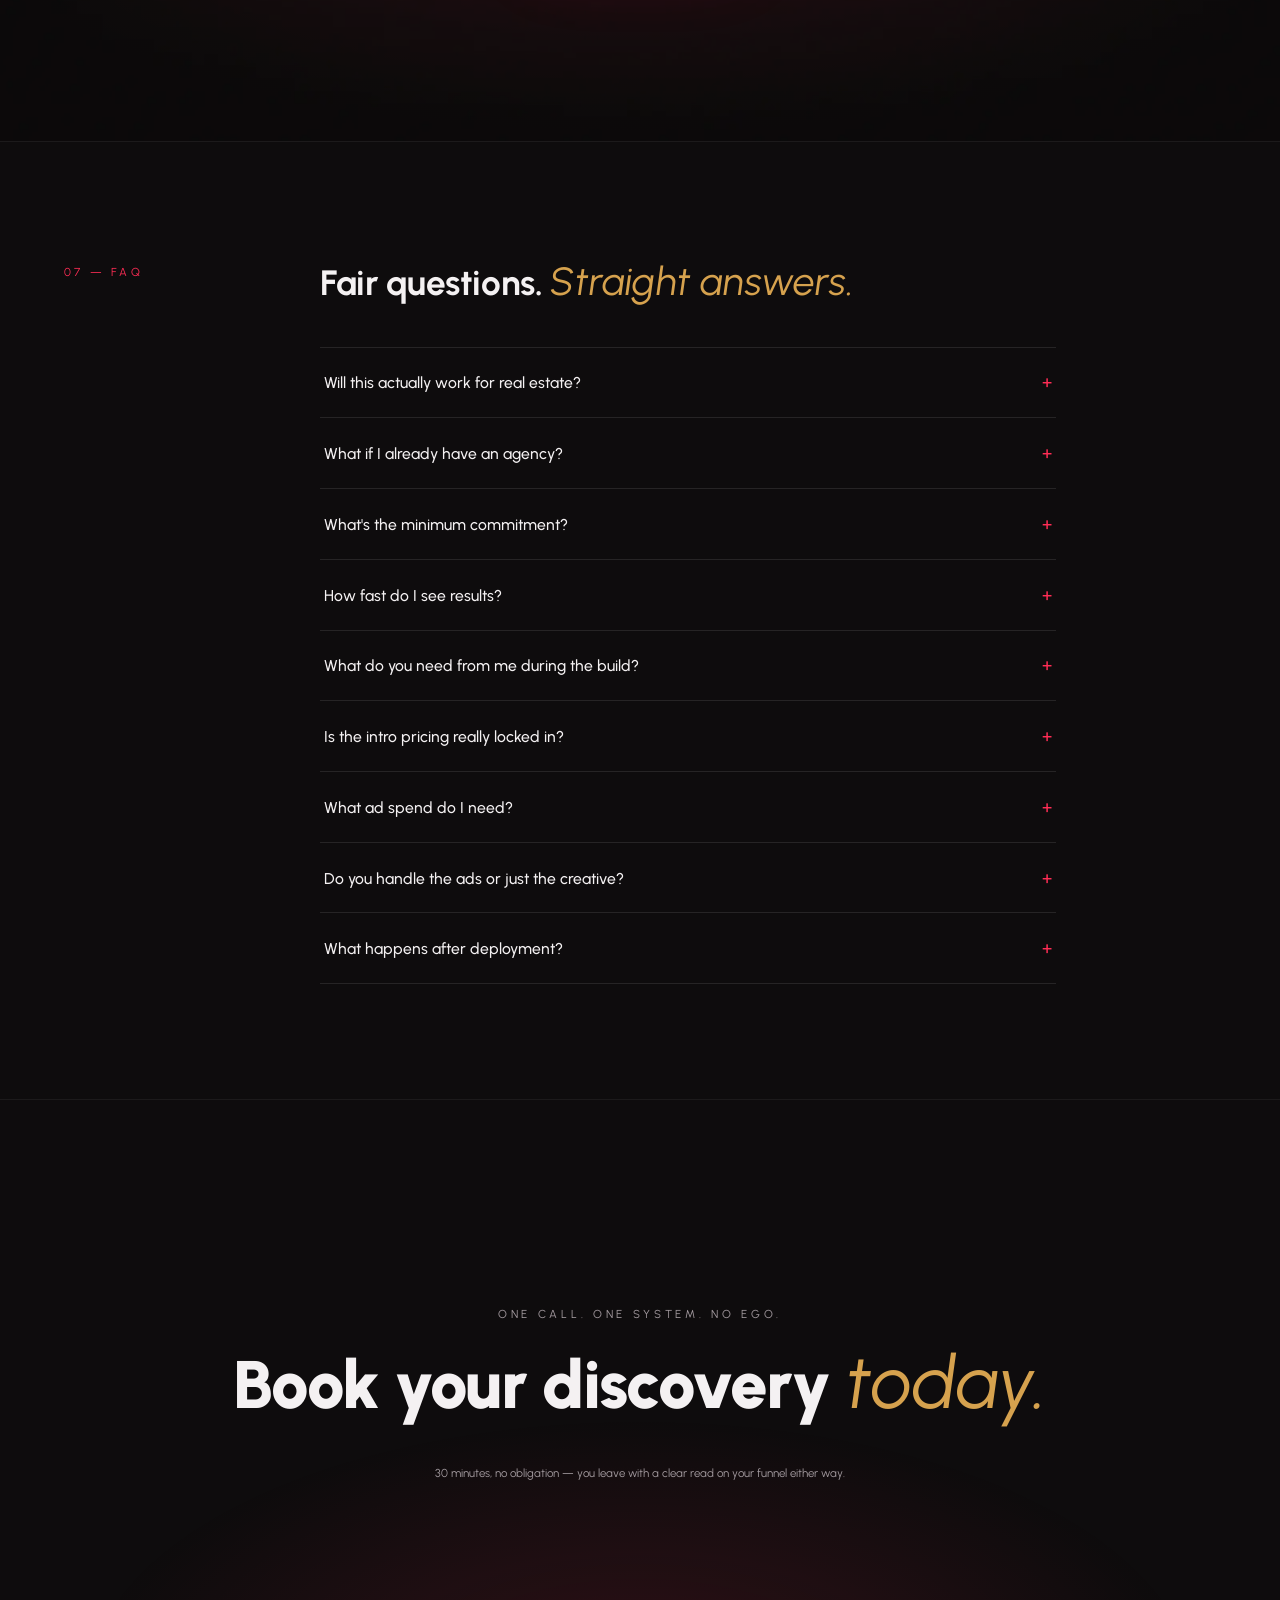
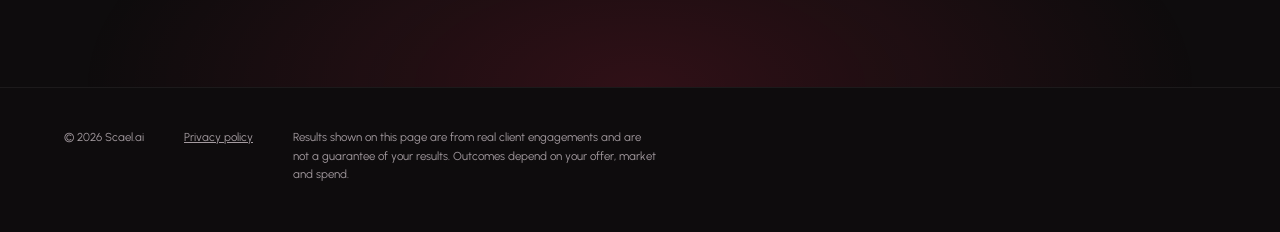
==== commit 1378bf4c: "Integrate Apollo inbound form into index.html and update styles - Replaced the booking call-to-actio" ====
--- a/index.html
+++ b/index.html
@@ -522,7 +522,7 @@
       <div class="closer-inner reveal">
         <p class="eyebrow eyebrow--center">One call. One system. No ego.</p>
         <h2 class="closer-title" id="closer-title">Book your discovery <em class="kw">today.</em></h2>
-        <a class="cta cta--primary cta--big" href="#book" data-booking-link data-magnetic>Book your discovery call</a>
+        <div id="apollo-forms" class="apollo-form"></div>
         <p class="cta-note">30 minutes, no obligation — you leave with a clear read on your funnel either way.</p>
       </div>
     </section>
@@ -539,6 +539,27 @@
 
   <div class="grain" aria-hidden="true"></div>
 
+  <!-- Apollo inbound form. Separate app id from the website tracker above. -->
+  <script>
+    (function () {
+      var nocache = Math.random().toString(36).substring(7);
+      var script = document.createElement("script");
+      script.src = "https://assets.apollo.io/js/apollo-inbound.js?nocache=" + nocache;
+      script.async = true;
+      script.onload = function () {
+        try {
+          window.ApolloInbound.forms.init({ appId: "6aefc4e4ba48640020404e11" });
+        } catch (err) {
+          console.error("[Apollo] Error initializing form builder:", err);
+        }
+      };
+      script.onerror = function () {
+        console.error("[Apollo] Failed to load form builder script");
+      };
+      document.head.appendChild(script);
+    })();
+  </script>
+
   <script src="script.js" defer></script>
 </body>
 </html>
--- a/styles.css
+++ b/styles.css
@@ -634,6 +634,12 @@
 }
 .closer-title .kw { font-size: 1.1em; }
 .closer .cta { margin-top: 2.6rem; }
+.apollo-form {
+  margin: 2.6rem auto 0;
+  max-width: 36rem;
+  text-align: left;
+}
+.apollo-form + .cta-note { margin-top: 1.6rem; }
 
 /* ---------- footer ---------- */
 .site-foot {
